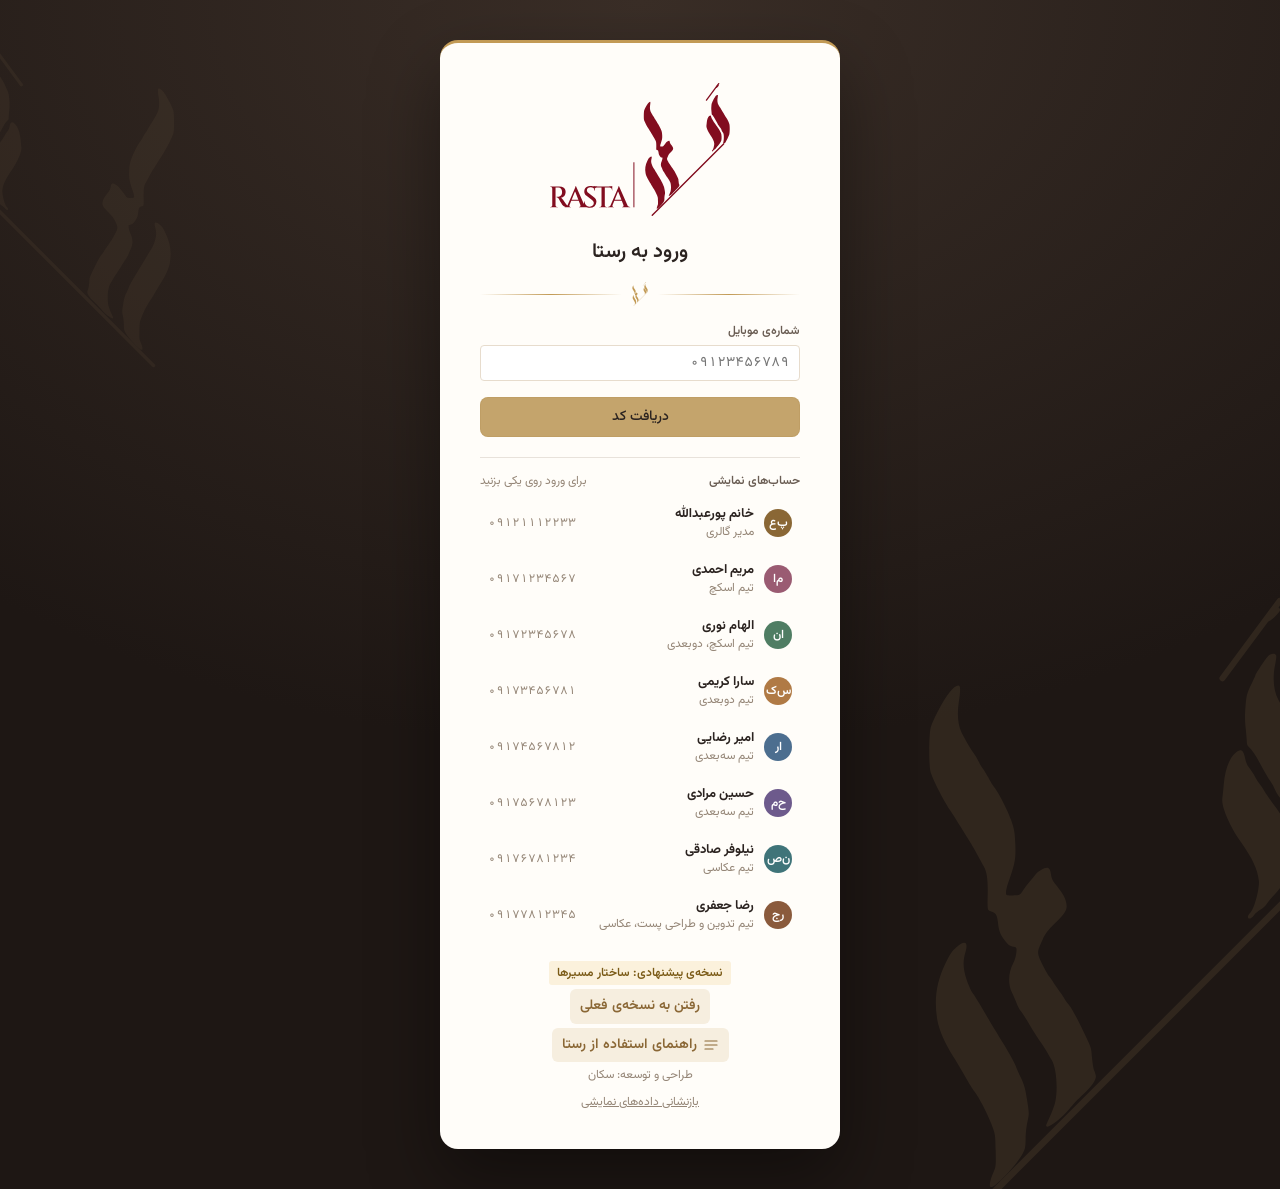
==== paths/index.html @ f9720d8f "Commited by He3aM New Board Design" ====
<!doctype html>
<html lang="fa" dir="rtl">
<head>
<meta charset="utf-8">
<meta name="viewport" content="width=device-width, initial-scale=1, viewport-fit=cover">
<title>رستا — ساختار مسیرها (پیشنهادی)</title>
<meta name="description" content="رستا — سامانه‌ی مدیریت کارهای گالری طلای رستا (نسخه‌ی نمایشی)">
<meta name="theme-color" content="#FBF8F4">
<link rel="manifest" href="manifest.webmanifest">
<link rel="icon" type="image/png" sizes="32x32" href="assets/img/favicon-32.png">
<link rel="apple-touch-icon" href="assets/img/apple-touch-icon.png">
<meta name="apple-mobile-web-app-capable" content="yes">
<meta name="mobile-web-app-capable" content="yes">
<meta name="apple-mobile-web-app-title" content="رستا">
<meta name="apple-mobile-web-app-status-bar-style" content="default">
<link rel="preload" href="assets/fonts/Vazirmatn-Variable.woff2" as="font" type="font/woff2" crossorigin>
<link rel="stylesheet" href="assets/app.css">
</head>
<body>
<svg class="sprite" aria-hidden="true">
<symbol id="i-home" viewBox="0 0 24 24"><path d="M15 21v-8a1 1 0 0 0-1-1h-4a1 1 0 0 0-1 1v8"></path><path d="M3 10a2 2 0 0 1 .71-1.53l7-6a2 2 0 0 1 2.58 0l7 6A2 2 0 0 1 21 10v9a2 2 0 0 1-2 2H5a2 2 0 0 1-2-2z"></path></symbol>
<symbol id="i-board" viewBox="0 0 24 24"><rect x="3" y="3" width="18" height="18" rx="2"></rect><path d="M8 7v7M12 7v4M16 7v9"></path></symbol>
<symbol id="i-review" viewBox="0 0 24 24"><rect x="8" y="2" width="8" height="4" rx="1"></rect><path d="M16 4h2a2 2 0 0 1 2 2v14a2 2 0 0 1-2 2H6a2 2 0 0 1-2-2V6a2 2 0 0 1 2-2h2"></path><path d="m9 14 2 2 4-4"></path></symbol>
<symbol id="i-plus" viewBox="0 0 24 24"><path d="M5 12h14M12 5v14"></path></symbol>
<symbol id="i-archive" viewBox="0 0 24 24"><rect x="2" y="3" width="20" height="5" rx="1"></rect><path d="M4 8v11a2 2 0 0 0 2 2h12a2 2 0 0 0 2-2V8M10 12h4"></path></symbol>
<symbol id="i-users" viewBox="0 0 24 24"><path d="M16 21v-2a4 4 0 0 0-4-4H6a4 4 0 0 0-4 4v2"></path><circle cx="9" cy="7" r="4"></circle><path d="M22 21v-2a4 4 0 0 0-3-3.87M16 3.13a4 4 0 0 1 0 7.75"></path></symbol>
<symbol id="i-user" viewBox="0 0 24 24"><path d="M19 21v-2a4 4 0 0 0-4-4H9a4 4 0 0 0-4 4v2"></path><circle cx="12" cy="7" r="4"></circle></symbol>
<symbol id="i-user-plus" viewBox="0 0 24 24"><path d="M16 21v-2a4 4 0 0 0-4-4H6a4 4 0 0 0-4 4v2"></path><circle cx="9" cy="7" r="4"></circle><path d="M19 8v6M22 11h-6"></path></symbol>
<symbol id="i-chart" viewBox="0 0 24 24"><path d="M3 3v16a2 2 0 0 0 2 2h16M18 17V9M13 17V5M8 17v-3"></path></symbol>
<symbol id="i-settings" viewBox="0 0 24 24"><path d="M12.22 2h-.44a2 2 0 0 0-2 2v.18a2 2 0 0 1-1 1.73l-.43.25a2 2 0 0 1-2 0l-.15-.08a2 2 0 0 0-2.73.73l-.22.38a2 2 0 0 0 .73 2.73l.15.1a2 2 0 0 1 1 1.72v.51a2 2 0 0 1-1 1.74l-.15.09a2 2 0 0 0-.73 2.73l.22.38a2 2 0 0 0 2.73.73l.15-.08a2 2 0 0 1 2 0l.43.25a2 2 0 0 1 1 1.73V20a2 2 0 0 0 2 2h.44a2 2 0 0 0 2-2v-.18a2 2 0 0 1 1-1.73l.43-.25a2 2 0 0 1 2 0l.15.08a2 2 0 0 0 2.73-.73l.22-.39a2 2 0 0 0-.73-2.73l-.15-.08a2 2 0 0 1-1-1.74v-.5a2 2 0 0 1 1-1.74l.15-.09a2 2 0 0 0 .73-2.73l-.22-.38a2 2 0 0 0-2.73-.73l-.15.08a2 2 0 0 1-2 0l-.43-.25a2 2 0 0 1-1-1.73V4a2 2 0 0 0-2-2z"></path><circle cx="12" cy="12" r="3"></circle></symbol>
<symbol id="i-search" viewBox="0 0 24 24"><circle cx="11" cy="11" r="8"></circle><path d="m21 21-4.3-4.3"></path></symbol>
<symbol id="i-bell" viewBox="0 0 24 24"><path d="M6 8a6 6 0 0 1 12 0c0 7 3 9 3 9H3s3-2 3-9M10.3 21a1.94 1.94 0 0 0 3.4 0"></path></symbol>
<symbol id="i-lock" viewBox="0 0 24 24"><rect x="3" y="11" width="18" height="11" rx="2"></rect><path d="M7 11V7a5 5 0 0 1 10 0v4"></path></symbol>
<symbol id="i-phone" viewBox="0 0 24 24"><path d="M22 16.92v3a2 2 0 0 1-2.18 2 19.79 19.79 0 0 1-8.63-3.07 19.5 19.5 0 0 1-6-6 19.79 19.79 0 0 1-3.07-8.67A2 2 0 0 1 4.11 2h3a2 2 0 0 1 2 1.72c.13.96.36 1.9.7 2.81a2 2 0 0 1-.45 2.11L8.09 9.91a16 16 0 0 0 6 6l1.27-1.27a2 2 0 0 1 2.11-.45c.91.34 1.85.57 2.81.7A2 2 0 0 1 22 16.92z"></path></symbol>
<symbol id="i-store" viewBox="0 0 24 24"><path d="M3 9 4.5 4h15L21 9M3 9h18M5 9v11h14V9M10 20v-5h4v5"></path></symbol>
<symbol id="i-wa" viewBox="0 0 24 24"><path d="M7.9 20A9 9 0 1 0 4 16.1L2 22Z"></path></symbol>
<symbol id="i-tg" viewBox="0 0 24 24"><path d="m22 2-7 20-4-9-9-4Z"></path><path d="M22 2 11 13"></path></symbol>
<symbol id="i-bale" viewBox="0 0 24 24"><path d="M21 15a2 2 0 0 1-2 2H7l-4 4V5a2 2 0 0 1 2-2h14a2 2 0 0 1 2 2z"></path></symbol>
<symbol id="i-rub" viewBox="0 0 24 24"><path d="M14 9a2 2 0 0 1-2 2H6l-4 4V4a2 2 0 0 1 2-2h8a2 2 0 0 1 2 2z"></path><path d="M18 9h2a2 2 0 0 1 2 2v11l-4-4h-6a2 2 0 0 1-2-2v-1"></path></symbol>
<symbol id="i-globe" viewBox="0 0 24 24"><circle cx="12" cy="12" r="10"></circle><path d="M12 2a14.5 14.5 0 0 0 0 20 14.5 14.5 0 0 0 0-20M2 12h20"></path></symbol>
<symbol id="i-link" viewBox="0 0 24 24"><path d="M10 13a5 5 0 0 0 7.54.54l3-3a5 5 0 0 0-7.07-7.07l-1.72 1.71"></path><path d="M14 11a5 5 0 0 0-7.54-.54l-3 3a5 5 0 0 0 7.07 7.07l1.71-1.71"></path></symbol>
<symbol id="i-download" viewBox="0 0 24 24"><path d="M21 15v4a2 2 0 0 1-2 2H5a2 2 0 0 1-2-2v-4M7 10l5 5 5-5M12 15V3"></path></symbol>
<symbol id="i-upload" viewBox="0 0 24 24"><path d="M21 15v4a2 2 0 0 1-2 2H5a2 2 0 0 1-2-2v-4M17 8l-5-5-5 5M12 3v12"></path></symbol>
<symbol id="i-camera" viewBox="0 0 24 24"><path d="M14.5 4h-5L7 7H4a2 2 0 0 0-2 2v9a2 2 0 0 0 2 2h16a2 2 0 0 0 2-2V9a2 2 0 0 0-2-2h-3l-2.5-3z"></path><circle cx="12" cy="13" r="3"></circle></symbol>
<symbol id="i-image" viewBox="0 0 24 24"><rect x="3" y="3" width="18" height="18" rx="2"></rect><circle cx="9" cy="9" r="2"></circle><path d="m21 15-3.09-3.09a2 2 0 0 0-2.82 0L6 21"></path></symbol>
<symbol id="i-clip" viewBox="0 0 24 24"><path d="m21.44 11.05-9.19 9.19a6 6 0 0 1-8.49-8.49l8.57-8.57A4 4 0 1 1 18 8.84l-8.59 8.57a2 2 0 0 1-2.83-2.83l8.49-8.48"></path></symbol>
<symbol id="i-mic" viewBox="0 0 24 24"><path d="M12 2a3 3 0 0 0-3 3v7a3 3 0 0 0 6 0V5a3 3 0 0 0-3-3Z"></path><path d="M19 10v2a7 7 0 0 1-14 0v-2M12 19v3"></path></symbol>
<symbol id="i-play" viewBox="0 0 24 24"><path d="M7 4.5v15l12-7.5z"></path></symbol>
<symbol id="i-pause" viewBox="0 0 24 24"><rect x="6" y="4.5" width="4" height="15" rx="1"></rect><rect x="14" y="4.5" width="4" height="15" rx="1"></rect></symbol>
<symbol id="i-pause-c" viewBox="0 0 24 24"><circle cx="12" cy="12" r="10"></circle><path d="M10 15V9M14 15V9"></path></symbol>
<symbol id="i-check" viewBox="0 0 24 24"><path d="M20 6 9 17l-5-5"></path></symbol>
<symbol id="i-check-c" viewBox="0 0 24 24"><circle cx="12" cy="12" r="10"></circle><path d="m9 12 2 2 4-4"></path></symbol>
<symbol id="i-check-sq" viewBox="0 0 24 24"><rect x="3" y="3" width="18" height="18" rx="2"></rect><path d="m9 12 2 2 4-4"></path></symbol>
<symbol id="i-x" viewBox="0 0 24 24"><path d="M18 6 6 18M6 6l12 12"></path></symbol>
<symbol id="i-alert" viewBox="0 0 24 24"><path d="m21.73 18-8-14a2 2 0 0 0-3.48 0l-8 14A2 2 0 0 0 4 21h16a2 2 0 0 0 1.73-3"></path><path d="M12 9v4M12 17h.01"></path></symbol>
<symbol id="i-clock" viewBox="0 0 24 24"><circle cx="12" cy="12" r="10"></circle><path d="M12 6v6l4 2"></path></symbol>
<symbol id="i-cal" viewBox="0 0 24 24"><rect x="3" y="4" width="18" height="18" rx="2"></rect><path d="M16 2v4M8 2v4M3 10h18"></path></symbol>
<symbol id="i-zap" viewBox="0 0 24 24"><path d="M13 2 3 14h9l-1 8 10-12h-9l1-8z"></path></symbol>
<symbol id="i-more" viewBox="0 0 24 24"><circle cx="12" cy="12" r="1"></circle><circle cx="19" cy="12" r="1"></circle><circle cx="5" cy="12" r="1"></circle></symbol>
<symbol id="i-pen-sm" viewBox="0 0 24 24"><path d="M17 3a2.85 2.83 0 1 1 4 4L7.5 20.5 2 22l1.5-5.5Z"></path></symbol>
<symbol id="i-arrow-r" viewBox="0 0 24 24"><path d="M5 12h14M12 5l7 7-7 7"></path></symbol>
<symbol id="i-arrow-l" viewBox="0 0 24 24"><path d="M19 12H5M12 19l-7-7 7-7"></path></symbol>
<symbol id="i-chev-l" viewBox="0 0 24 24"><path d="m15 18-6-6 6-6"></path></symbol>
<symbol id="i-chev-r" viewBox="0 0 24 24"><path d="m9 18 6-6-6-6"></path></symbol>
<symbol id="i-chev-d" viewBox="0 0 24 24"><path d="m6 9 6 6 6-6"></path></symbol>
<symbol id="i-chev-u" viewBox="0 0 24 24"><path d="m18 15-6-6-6 6"></path></symbol>
<symbol id="i-move" viewBox="0 0 24 24"><path d="M8 3 4 7l4 4M4 7h16M16 21l4-4-4-4M20 17H4"></path></symbol>
<symbol id="i-undo" viewBox="0 0 24 24"><path d="M3 12a9 9 0 1 0 9-9 9.75 9.75 0 0 0-6.74 2.74L3 8"></path><path d="M3 3v5h5"></path></symbol>
<symbol id="i-return" viewBox="0 0 24 24"><path d="M9 14 4 9l5-5"></path><path d="M4 9h10.5a5.5 5.5 0 0 1 0 11H11"></path></symbol>
<symbol id="i-trash" viewBox="0 0 24 24"><path d="M3 6h18M19 6v14c0 1-1 2-2 2H7c-1 0-2-1-2-2V6M8 6V4c0-1 1-2 2-2h4c1 0 2 1 2 2v2"></path></symbol>
<symbol id="i-ban" viewBox="0 0 24 24"><circle cx="12" cy="12" r="10"></circle><path d="m4.9 4.9 14.2 14.2"></path></symbol>
<symbol id="i-msg" viewBox="0 0 24 24"><path d="M7.9 20A9 9 0 1 0 4 16.1L2 22Z"></path></symbol>
<symbol id="i-desc" viewBox="0 0 24 24"><path d="M3 6h18M3 12h18M3 18h12"></path></symbol>
<symbol id="i-act" viewBox="0 0 24 24"><path d="M3 6h18M3 12h12M3 18h7"></path></symbol>
<symbol id="i-card" viewBox="0 0 24 24"><rect x="3" y="4" width="18" height="16" rx="2"></rect><path d="M7 9h10M7 13h6"></path></symbol>
<symbol id="i-tag" viewBox="0 0 24 24"><path d="M12.59 2.59A2 2 0 0 0 11.17 2H4a2 2 0 0 0-2 2v7.17a2 2 0 0 0 .59 1.42l8.7 8.7a2.43 2.43 0 0 0 3.42 0l6.58-6.58a2.43 2.43 0 0 0 0-3.42z"></path><circle cx="7.5" cy="7.5" r=".5"></circle></symbol>
<symbol id="i-filter" viewBox="0 0 24 24"><path d="M22 3H2l8 9.46V19l4 2v-8.54L22 3z"></path></symbol>
<symbol id="i-table" viewBox="0 0 24 24"><rect x="3" y="3" width="18" height="18" rx="2"></rect><path d="M3 9h18M3 15h18M9 3v18"></path></symbol>
<symbol id="i-star" viewBox="0 0 24 24"><path d="M12 2l3.09 6.26L22 9.27l-5 4.87 1.18 6.88L12 17.77l-6.18 3.25L7 14.14 2 9.27l6.91-1.01L12 2z"></path></symbol>
<symbol id="i-award" viewBox="0 0 24 24"><circle cx="12" cy="8" r="6"></circle><path d="M15.48 12.89 17 22l-5-3-5 3 1.52-9.11"></path></symbol>
<symbol id="i-flag" viewBox="0 0 24 24"><path d="M4 15s1-1 4-1 5 2 8 2 4-1 4-1V3s-1 1-4 1-5-2-8-2-4 1-4 1zM4 22v-7"></path></symbol>
<symbol id="i-eye" viewBox="0 0 24 24"><path d="M2 12s3-7 10-7 10 7 10 7-3 7-10 7-10-7-10-7Z"></path><circle cx="12" cy="12" r="3"></circle></symbol>
<symbol id="i-compare" viewBox="0 0 24 24"><circle cx="18" cy="18" r="3"></circle><circle cx="6" cy="6" r="3"></circle><path d="M13 6h3a2 2 0 0 1 2 2v7M11 18H8a2 2 0 0 1-2-2V9"></path></symbol>
<symbol id="i-wifi-off" viewBox="0 0 24 24"><path d="M12 20h.01M8.5 16.43a5 5 0 0 1 7 0M5 12.86a10 10 0 0 1 5.17-2.69M19 12.86a10 10 0 0 0-2-1.52M2 8.82a15 15 0 0 1 4.18-2.64M22 8.82a15 15 0 0 0-11.29-3.76M2 2l20 20"></path></symbol>
<symbol id="i-refresh" viewBox="0 0 24 24"><path d="M3 12a9 9 0 0 1 9-9 9.75 9.75 0 0 1 6.74 2.74L21 8"></path><path d="M21 3v5h-5M21 12a9 9 0 0 1-9 9 9.75 9.75 0 0 1-6.74-2.74L3 16"></path><path d="M8 16H3v5"></path></symbol>
<symbol id="i-moon" viewBox="0 0 24 24"><path d="M12 3a6 6 0 0 0 9 9 9 9 0 1 1-9-9Z"></path></symbol>
<symbol id="i-sun" viewBox="0 0 24 24"><circle cx="12" cy="12" r="4"></circle><path d="M12 2v2M12 20v2M4.93 4.93l1.41 1.41M17.66 17.66l1.41 1.41M2 12h2M20 12h2M6.34 17.66l-1.41 1.41M19.07 4.93l-1.41 1.41"></path></symbol>
<symbol id="i-logout" viewBox="0 0 24 24"><path d="M9 21H5a2 2 0 0 1-2-2V5a2 2 0 0 1 2-2h4M16 17l5-5-5-5M21 12H9"></path></symbol>
<symbol id="i-monitor" viewBox="0 0 24 24"><rect x="2" y="3" width="20" height="14" rx="2"></rect><path d="M8 21h8M12 17v4"></path></symbol>
<symbol id="i-mobile" viewBox="0 0 24 24"><rect x="5" y="2" width="14" height="20" rx="2"></rect><path d="M12 18h.01"></path></symbol>
<symbol id="i-tools" viewBox="0 0 24 24"><path d="M14.7 6.3a1 1 0 0 0 0 1.4l1.6 1.6a1 1 0 0 0 1.4 0l3.77-3.77a6 6 0 0 1-7.94 7.94l-6.91 6.91a2.12 2.12 0 0 1-3-3l6.91-6.91a6 6 0 0 1 7.94-7.94l-3.76 3.76z"></path></symbol>
<symbol id="i-grip" viewBox="0 0 24 24"><circle cx="9" cy="5" r="1"></circle><circle cx="9" cy="12" r="1"></circle><circle cx="9" cy="19" r="1"></circle><circle cx="15" cy="5" r="1"></circle><circle cx="15" cy="12" r="1"></circle><circle cx="15" cy="19" r="1"></circle></symbol>
<symbol id="i-sort" viewBox="0 0 24 24"><path d="m21 16-4 4-4-4"></path><path d="M17 20V4"></path><path d="m3 8 4-4 4 4"></path><path d="M7 4v16"></path></symbol>
<symbol id="i-layers" viewBox="0 0 24 24"><path d="m12.83 2.18a2 2 0 0 0-1.66 0L2.6 6.08a1 1 0 0 0 0 1.83l8.58 3.91a2 2 0 0 0 1.66 0l8.58-3.9a1 1 0 0 0 0-1.83Z"></path><path d="m22 17.65-9.17 4.16a2 2 0 0 1-1.66 0L2 17.65M22 12.65l-9.17 4.16a2 2 0 0 1-1.66 0L2 12.65"></path></symbol>
<symbol id="i-send" viewBox="0 0 24 24"><path d="m22 2-7 20-4-9-9-4Z"></path></symbol>
<symbol id="i-sms" viewBox="0 0 24 24"><path d="M21 15a2 2 0 0 1-2 2H7l-4 4V5a2 2 0 0 1 2-2h14a2 2 0 0 1 2 2z"></path><path d="M8 10h.01M12 10h.01M16 10h.01"></path></symbol>
<symbol id="i-sliders" viewBox="0 0 24 24"><path d="M21 4h-7M10 4H3M21 12h-9M8 12H3M21 20h-5M12 20H3M14 2v4M8 10v4M16 18v4"></path></symbol>
<symbol id="i-shield" viewBox="0 0 24 24"><path d="M20 13c0 5-3.5 7.5-7.66 8.95a1 1 0 0 1-.67-.01C7.5 20.5 4 18 4 13V6a1 1 0 0 1 1-1c2 0 4.5-1.2 6.24-2.72a1.17 1.17 0 0 1 1.52 0C14.51 3.81 17 5 19 5a1 1 0 0 1 1 1z"></path><path d="m9 12 2 2 4-4"></path></symbol>
<symbol id="i-report" viewBox="0 0 24 24"><path d="M15 2H6a2 2 0 0 0-2 2v16a2 2 0 0 0 2 2h12a2 2 0 0 0 2-2V7Z"></path><path d="M14 2v4a2 2 0 0 0 2 2h4M8 13h8M8 17h5"></path></symbol>
<symbol id="i-circle" viewBox="0 0 24 24"><circle cx="12" cy="12" r="8.5"></circle></symbol>
<symbol id="i-arrow-ne" viewBox="0 0 24 24"><path d="M7 17 17 7M8 7h9v9"></path></symbol>
<symbol id="i-forward" viewBox="0 0 24 24"><path d="M5 4l10 8-10 8z"></path><path d="M19 5v14"></path></symbol>
<symbol id="i-team" viewBox="0 0 24 24"><circle cx="12" cy="8" r="3"></circle><circle cx="5" cy="10" r="2"></circle><circle cx="19" cy="10" r="2"></circle><path d="M7 20v-1a5 5 0 0 1 10 0v1M2 19v-.5A3 3 0 0 1 5 15.5M22 19v-.5a3 3 0 0 0-3-3"></path></symbol>
<symbol id="i-wifi" viewBox="0 0 24 24"><path d="M12 20h.01M2 8.82a15 15 0 0 1 20 0M5 12.86a10 10 0 0 1 14 0M8.5 16.43a5 5 0 0 1 7 0"></path></symbol>
<symbol id="i-hourglass" viewBox="0 0 24 24"><path d="M5 22h14M5 2h14M17 22v-4.17a2 2 0 0 0-.59-1.42L12 12l-4.41 4.41A2 2 0 0 0 7 17.83V22M7 2v4.17a2 2 0 0 0 .59 1.42L12 12l4.41-4.41A2 2 0 0 0 17 6.17V2"></path></symbol>
<symbol id="a-ring" viewBox="0 0 120 120"><path d="M30 78a30 30 0 1 0 60 0a30 30 0 1 0-60 0zM36 78a24 24 0 1 0 48 0a24 24 0 1 0-48 0z"></path><path d="M50 22h20l7 9-17 15-17-15z"></path><path d="M43 31h34M54 22l-3 9 9 15 9-15-3-9"></path><path d="M46 36l3 12M74 36l-3 12"></path></symbol>
<symbol id="a-band" viewBox="0 0 120 120"><path d="M30 78a30 30 0 1 0 60 0a30 30 0 1 0-60 0zM37 78a23 23 0 1 0 46 0a23 23 0 1 0-46 0z"></path><path d="M44 40h32a7 7 0 0 1 7 7v7H37v-7a7 7 0 0 1 7-7z"></path><path d="M51 47a9 4 0 1 0 18 0a9 4 0 1 0-18 0z"></path></symbol>
<symbol id="a-necklace" viewBox="0 0 120 120"><path d="M20 14c0 36 16 58 40 60c24-2 40-24 40-60"></path><path d="M28 14c0 31 13 50 32 52c19-2 32-21 32-52"></path><path d="M60 74l-9 13a11 11 0 1 0 18 0z"></path><path d="M60 83l-4 6 4 5 4-5z"></path></symbol>
<symbol id="a-hoops" viewBox="0 0 120 120"><path d="M22 66a18 23 0 1 0 36 0a18 23 0 1 0-36 0zM27 66a13 18 0 1 0 26 0a13 18 0 1 0-26 0z"></path><path d="M62 66a18 23 0 1 0 36 0a18 23 0 1 0-36 0zM67 66a13 18 0 1 0 26 0a13 18 0 1 0-26 0z"></path><path d="M40 43v-12M80 43v-12"></path><path d="M37 28a3 3 0 1 0 6 0a3 3 0 1 0-6 0zM77 28a3 3 0 1 0 6 0a3 3 0 1 0-6 0z"></path></symbol>
<symbol id="a-drops" viewBox="0 0 120 120"><path d="M40 18c-7 0-7 11 0 11v11M80 18c-7 0-7 11 0 11v11"></path><path d="M40 40l-11 20a11 11 0 1 0 22 0zM80 40l-11 20a11 11 0 1 0 22 0z"></path><path d="M40 56l-4 6 4 5 4-5zM80 56l-4 6 4 5 4-5z"></path></symbol>
<symbol id="a-bracelet" viewBox="0 0 120 120"><path d="M14 58a46 22 0 1 0 92 0a46 22 0 1 0-92 0z"></path><path d="M20 58a40 17 0 1 0 80 0a40 17 0 1 0-80 0z"></path><path d="M40 72h40a8 8 0 0 1 0 16H40a8 8 0 0 1 0-16z"></path><path d="M47 81c3-5 5 3 8-1s4-4 6 0 4 2 6-2 3 2 6 0"></path></symbol>
<symbol id="a-bangle" viewBox="0 0 120 120"><path d="M12 60a48 26 0 1 0 96 0a48 26 0 1 0-96 0zM20 60a40 19 0 1 0 80 0a40 19 0 1 0-80 0z"></path><path d="M30 81c3 4 7 4 9 0s6-4 9 0 6 4 9 0 6-4 9 0 6 4 9 0 6-4 9 0"></path><path d="M24 70c4 2 6-2 9 1M87 71c3-3 5 1 9-1"></path></symbol>
<symbol id="a-coin" viewBox="0 0 120 120"><path d="M38 10l22 28 22-28"></path><path d="M55 38h10v7H55z"></path><path d="M33 72a27 27 0 1 0 54 0a27 27 0 1 0-54 0zM40 72a20 20 0 1 0 40 0a20 20 0 1 0-40 0z"></path><path d="M60 59l3.5 8.5L72 64l-3.5 8L72 80l-8.5-3.5L60 85l-3.5-8.5L48 80l3.5-8L48 64l8.5 3.5z"></path></symbol>
<symbol id="a-set" viewBox="0 0 120 120"><path d="M26 12c0 32 14 48 34 50c20-2 34-18 34-50"></path><path d="M60 62l-6 9a7 7 0 1 0 12 0zM44 56l-4 7a5 5 0 1 0 8 0zM76 56l-4 7a5 5 0 1 0 8 0z"></path><path d="M18 86v7M18 93l-6 9a6 6 0 1 0 12 0zM102 86v7M102 93l-6 9a6 6 0 1 0 12 0z"></path></symbol>
<symbol id="a-pendant" viewBox="0 0 120 120"><path d="M42 8l18 26 18-26"></path><path d="M57 34h6v6h-6z"></path><path d="M70 50a22 22 0 1 0 6 30a17 17 0 1 1-6-30z"></path><path d="M76 60l2 4.5 4.8.7-3.5 3.4.8 4.8-4.1-2.3-4.3 2.3.8-4.8-3.5-3.4 4.8-.7z"></path></symbol>
<symbol id="a-butterfly" viewBox="0 0 120 120"><path d="M28 12c6 26 18 36 32 38c14-2 26-12 32-38"></path><path d="M60 62c-8-18-30-24-34-12s10 22 34 12zM60 62c8-18 30-24 34-12s-10 22-34 12z"></path><path d="M60 64c-6 10-22 22-28 14s8-16 28-14zM60 64c6 10 22 22 28 14s-8-16-28-14z"></path><path d="M60 52v26"></path></symbol>
<symbol id="a-photo" viewBox="0 0 120 120"><path d="M22 36h18l7-10h26l7 10h18a6 6 0 0 1 6 6v46a6 6 0 0 1-6 6H22a6 6 0 0 1-6-6V42a6 6 0 0 1 6-6z"></path><path d="M44 64a16 16 0 1 0 32 0a16 16 0 1 0-32 0z"></path><path d="M52 64a8 8 0 1 0 16 0a8 8 0 1 0-16 0z"></path></symbol>
<symbol id="a-post" viewBox="0 0 120 120"><path d="M26 18h68a6 6 0 0 1 6 6v72a6 6 0 0 1-6 6H26a6 6 0 0 1-6-6V24a6 6 0 0 1 6-6z"></path><path d="M20 74l22-20 18 16 14-12 26 22"></path><path d="M70 40a7 7 0 1 0 14 0a7 7 0 1 0-14 0z"></path></symbol>
<symbol id="a-reel" viewBox="0 0 120 120"><path d="M38 12h44a8 8 0 0 1 8 8v80a8 8 0 0 1-8 8H38a8 8 0 0 1-8-8V20a8 8 0 0 1 8-8z"></path><path d="M52 48v24l20-12z"></path><path d="M30 28h60M30 92h60"></path></symbol>
<symbol id="e-tasks" viewBox="0 0 96 96"><rect x="20" y="14" width="56" height="70" rx="6"></rect><path d="M36 10h24v10H36z"></path><path d="M32 40h32M32 52h24M32 64h28"></path></symbol>
<symbol id="lg-mark" viewBox="506 277 293 442"><path fill="currentColor" fill-rule="evenodd" d="M554.8 689.2C555.0 687.6 556.0 684.4 557.1 682.0C559.0 677.7 559.0 677.6 558.8 666.4C558.6 655.2 558.6 655.2 555.6 647.4C552.5 639.7 547.3 629.7 544.0 625.3C543.0 624.0 541.0 620.9 539.5 618.3C535.4 611.1 532.4 606.1 529.4 601.3C523.5 591.9 519.4 582.7 518.2 576.0C515.6 561.4 517.3 549.2 523.8 535.8C527.1 529.0 528.2 527.4 531.4 524.6C537.5 519.3 539.9 520.8 537.6 528.5C535.8 534.7 536.0 540.0 538.6 547.5C539.8 551.0 541.7 555.2 542.8 556.8C544.0 558.4 546.0 561.5 547.3 563.8C551.2 570.6 555.9 578.4 564.9 593.1C569.0 600.0 572.5 606.4 573.0 608.0C573.3 608.9 574.8 612.4 576.4 615.7C578.8 620.8 579.4 623.0 580.7 631.2C582.2 640.6 582.2 640.8 581.0 646.2C580.3 649.2 579.7 654.6 579.7 658.3C579.6 664.5 579.4 665.3 577.5 669.0C573.7 676.1 558.7 692.0 555.8 692.0C554.7 692.0 554.6 691.6 554.8 689.2ZM594.0 649.1C594.0 648.7 595.1 646.1 596.4 643.3C597.7 640.6 599.4 636.2 600.1 633.7C602.4 624.8 601.3 609.0 597.9 603.4C597.0 602.0 595.4 599.3 594.3 597.3C593.2 595.4 591.1 592.2 589.6 590.1C588.2 588.0 584.9 582.9 582.4 578.7C579.9 574.4 577.1 570.2 576.3 569.2C575.5 568.2 574.1 565.7 573.4 563.7C572.6 561.6 571.2 558.5 570.3 556.6C567.2 550.5 567.5 542.6 571.1 535.7C572.1 533.8 573.0 530.8 573.2 528.6C573.5 524.8 573.5 524.8 571.3 524.4C568.4 523.8 567.6 523.2 564.5 519.1C561.8 515.5 561.0 513.2 560.3 506.8C559.7 501.8 558.9 500.6 555.6 499.7C553.0 498.9 553.0 498.9 553.2 489.0C553.5 478.2 552.8 472.5 550.7 468.7C550.0 467.4 548.0 463.8 546.3 460.7C544.6 457.6 542.0 453.0 540.5 450.6C538.9 448.1 536.1 443.5 534.1 440.3C532.1 437.0 528.9 431.9 526.9 428.9C522.0 421.5 514.4 406.5 513.3 402.0C512.1 397.5 512.2 376.7 513.4 371.7C513.8 369.9 516.0 364.8 518.3 360.4C524.2 348.8 529.5 342.0 532.8 342.0C534.3 342.0 534.4 344.7 533.0 354.1C531.8 362.2 532.5 369.9 534.9 374.7C537.6 380.0 541.8 387.1 543.5 389.4C544.4 390.7 546.0 393.3 547.0 395.3C548.0 397.3 549.4 399.6 550.0 400.3C550.7 401.1 552.3 403.8 553.7 406.3C555.0 408.9 556.6 411.6 557.3 412.3C560.4 416.0 567.1 428.7 569.5 435.8C571.9 442.9 572.1 444.2 572.5 452.9C572.9 463.0 572.3 466.2 567.6 479.5C566.7 482.0 566.0 485.1 566.0 486.4C566.0 488.7 566.0 488.7 570.8 488.5C575.7 488.3 575.7 488.3 577.7 485.2C578.8 483.5 580.9 480.8 582.3 479.1C583.8 477.5 585.7 475.2 586.6 474.0C588.3 471.8 592.5 469.3 594.6 469.3C596.2 469.3 597.0 470.8 597.5 474.6C597.8 476.4 598.6 478.4 599.8 479.9C605.2 486.6 606.7 489.0 607.6 492.1C609.3 497.7 608.4 499.8 600.5 507.6C595.0 513.1 593.4 515.2 591.6 519.2C587.4 528.3 587.4 528.4 591.2 536.3C593.1 540.0 595.3 544.0 596.2 545.1C597.0 546.1 598.5 548.2 599.3 549.7C600.2 551.1 601.9 553.5 603.0 555.0C604.2 556.5 605.7 558.6 606.3 559.8C606.9 561.0 608.3 563.0 609.4 564.3C611.4 566.6 614.4 571.9 618.7 580.7C625.8 595.5 625.5 594.4 626.0 601.6C626.3 605.3 627.0 609.5 627.6 610.9C628.2 612.3 628.7 614.1 628.7 614.8C628.7 617.5 625.7 621.7 619.9 627.3C616.5 630.4 612.2 635.0 610.3 637.4C604.3 644.9 594.0 652.3 594.0 649.1ZM734.7 503.4C734.7 502.7 735.6 501.3 736.7 500.2C739.3 497.6 743.0 483.5 742.4 478.3C741.4 470.0 738.1 462.9 729.5 450.7C722.0 440.1 716.2 426.4 716.9 421.1C717.1 419.6 717.6 415.0 717.9 411.0C718.8 400.8 721.8 392.6 726.0 389.1C729.8 385.9 731.6 386.9 732.8 392.9C733.3 395.6 734.2 397.7 735.8 399.6C737.0 401.1 738.8 403.8 739.7 405.7C740.7 407.5 742.2 409.9 743.1 410.9C744.0 412.0 745.3 414.0 746.0 415.4C746.7 416.8 749.8 421.1 752.7 425.1C755.7 429.0 759.3 434.5 760.6 437.3C762.0 440.1 763.6 443.3 764.3 444.5C766.7 449.0 767.3 463.2 765.4 469.9C764.4 473.2 758.3 482.4 754.0 487.1C751.9 489.3 749.2 492.5 748.1 494.1C746.9 495.8 744.8 497.8 743.4 498.6C742.0 499.4 740.0 501.0 739.0 502.3C737.1 504.9 734.7 505.5 734.7 503.4ZM771.3 478.1C771.3 477.4 771.8 475.4 772.3 473.7C773.7 468.9 774.3 455.9 773.4 450.1C772.7 446.2 772.1 444.7 770.0 442.0C768.4 440.1 767.0 437.3 766.4 435.0C765.8 432.6 764.6 430.3 763.5 429.1C762.4 427.9 760.7 425.6 759.7 424.0C758.7 422.3 757.1 420.2 756.3 419.3C755.5 418.4 754.3 416.3 753.6 414.7C753.0 413.0 751.7 410.7 750.8 409.4C749.2 407.2 746.9 403.3 741.0 392.5C739.4 389.7 737.2 386.6 736.1 385.6C734.5 384.3 734.0 383.3 734.0 381.5C734.0 380.1 733.6 375.8 733.2 371.9C732.6 366.4 732.6 362.7 733.1 356.4C733.8 348.7 734.1 347.7 736.9 341.8C738.6 338.3 740.0 335.2 740.0 335.0C740.0 334.1 746.7 323.9 748.6 321.8C750.5 319.7 753.8 319.3 754.5 321.1C754.7 321.7 754.4 324.4 753.8 327.3C751.8 336.5 752.6 345.6 756.0 352.1C756.8 353.6 759.3 357.8 761.5 361.4C763.8 365.0 766.5 369.3 767.5 371.1C768.5 372.9 770.0 375.3 770.9 376.5C771.7 377.7 774.1 381.7 776.3 385.5C778.4 389.2 781.2 393.9 782.4 395.8C786.2 401.7 791.1 412.2 792.1 416.3C793.5 422.5 793.3 443.2 791.7 448.3C791.1 450.5 790.2 452.7 789.9 453.1C789.5 453.6 788.4 456.2 787.3 459.0C785.7 463.3 783.6 467.4 778.9 475.2C776.9 478.4 771.3 480.6 771.3 478.1ZM748.0 295.8C748.0 293.5 750.9 288.4 752.6 287.6C754.6 286.6 756.9 287.4 757.2 289.1C757.3 290.0 756.2 291.6 753.7 293.9C749.8 297.6 748.0 298.2 748.0 295.8Z"/><line x1="540.0" y1="713.0" x2="773.0" y2="480.0" stroke="currentColor" stroke-width="4.6" stroke-linecap="round"/><line x1="757.0" y1="283.0" x2="717.0" y2="337.0" stroke="currentColor" stroke-width="4.2" stroke-linecap="round"/></symbol>
<symbol id="lg-full" viewBox="190 255 620 480"><path fill="currentColor" fill-rule="evenodd" d="M554.8 689.2C555.0 687.6 556.0 684.4 557.1 682.0C559.0 677.7 559.0 677.6 558.8 666.4C558.6 655.2 558.6 655.2 555.6 647.4C552.5 639.7 547.3 629.7 544.0 625.3C543.0 624.0 541.0 620.9 539.5 618.3C535.4 611.1 532.4 606.1 529.4 601.3C523.5 591.9 519.4 582.7 518.2 576.0C515.6 561.4 517.3 549.2 523.8 535.8C527.1 529.0 528.2 527.4 531.4 524.6C537.5 519.3 539.9 520.8 537.6 528.5C535.8 534.7 536.0 540.0 538.6 547.5C539.8 551.0 541.7 555.2 542.8 556.8C544.0 558.4 546.0 561.5 547.3 563.8C551.2 570.6 555.9 578.4 564.9 593.1C569.0 600.0 572.5 606.4 573.0 608.0C573.3 608.9 574.8 612.4 576.4 615.7C578.8 620.8 579.4 623.0 580.7 631.2C582.2 640.6 582.2 640.8 581.0 646.2C580.3 649.2 579.7 654.6 579.7 658.3C579.6 664.5 579.4 665.3 577.5 669.0C573.7 676.1 558.7 692.0 555.8 692.0C554.7 692.0 554.6 691.6 554.8 689.2ZM594.0 649.1C594.0 648.7 595.1 646.1 596.4 643.3C597.7 640.6 599.4 636.2 600.1 633.7C602.4 624.8 601.3 609.0 597.9 603.4C597.0 602.0 595.4 599.3 594.3 597.3C593.2 595.4 591.1 592.2 589.6 590.1C588.2 588.0 584.9 582.9 582.4 578.7C579.9 574.4 577.1 570.2 576.3 569.2C575.5 568.2 574.1 565.7 573.4 563.7C572.6 561.6 571.2 558.5 570.3 556.6C567.2 550.5 567.5 542.6 571.1 535.7C572.1 533.8 573.0 530.8 573.2 528.6C573.5 524.8 573.5 524.8 571.3 524.4C568.4 523.8 567.6 523.2 564.5 519.1C561.8 515.5 561.0 513.2 560.3 506.8C559.7 501.8 558.9 500.6 555.6 499.7C553.0 498.9 553.0 498.9 553.2 489.0C553.5 478.2 552.8 472.5 550.7 468.7C550.0 467.4 548.0 463.8 546.3 460.7C544.6 457.6 542.0 453.0 540.5 450.6C538.9 448.1 536.1 443.5 534.1 440.3C532.1 437.0 528.9 431.9 526.9 428.9C522.0 421.5 514.4 406.5 513.3 402.0C512.1 397.5 512.2 376.7 513.4 371.7C513.8 369.9 516.0 364.8 518.3 360.4C524.2 348.8 529.5 342.0 532.8 342.0C534.3 342.0 534.4 344.7 533.0 354.1C531.8 362.2 532.5 369.9 534.9 374.7C537.6 380.0 541.8 387.1 543.5 389.4C544.4 390.7 546.0 393.3 547.0 395.3C548.0 397.3 549.4 399.6 550.0 400.3C550.7 401.1 552.3 403.8 553.7 406.3C555.0 408.9 556.6 411.6 557.3 412.3C560.4 416.0 567.1 428.7 569.5 435.8C571.9 442.9 572.1 444.2 572.5 452.9C572.9 463.0 572.3 466.2 567.6 479.5C566.7 482.0 566.0 485.1 566.0 486.4C566.0 488.7 566.0 488.7 570.8 488.5C575.7 488.3 575.7 488.3 577.7 485.2C578.8 483.5 580.9 480.8 582.3 479.1C583.8 477.5 585.7 475.2 586.6 474.0C588.3 471.8 592.5 469.3 594.6 469.3C596.2 469.3 597.0 470.8 597.5 474.6C597.8 476.4 598.6 478.4 599.8 479.9C605.2 486.6 606.7 489.0 607.6 492.1C609.3 497.7 608.4 499.8 600.5 507.6C595.0 513.1 593.4 515.2 591.6 519.2C587.4 528.3 587.4 528.4 591.2 536.3C593.1 540.0 595.3 544.0 596.2 545.1C597.0 546.1 598.5 548.2 599.3 549.7C600.2 551.1 601.9 553.5 603.0 555.0C604.2 556.5 605.7 558.6 606.3 559.8C606.9 561.0 608.3 563.0 609.4 564.3C611.4 566.6 614.4 571.9 618.7 580.7C625.8 595.5 625.5 594.4 626.0 601.6C626.3 605.3 627.0 609.5 627.6 610.9C628.2 612.3 628.7 614.1 628.7 614.8C628.7 617.5 625.7 621.7 619.9 627.3C616.5 630.4 612.2 635.0 610.3 637.4C604.3 644.9 594.0 652.3 594.0 649.1ZM734.7 503.4C734.7 502.7 735.6 501.3 736.7 500.2C739.3 497.6 743.0 483.5 742.4 478.3C741.4 470.0 738.1 462.9 729.5 450.7C722.0 440.1 716.2 426.4 716.9 421.1C717.1 419.6 717.6 415.0 717.9 411.0C718.8 400.8 721.8 392.6 726.0 389.1C729.8 385.9 731.6 386.9 732.8 392.9C733.3 395.6 734.2 397.7 735.8 399.6C737.0 401.1 738.8 403.8 739.7 405.7C740.7 407.5 742.2 409.9 743.1 410.9C744.0 412.0 745.3 414.0 746.0 415.4C746.7 416.8 749.8 421.1 752.7 425.1C755.7 429.0 759.3 434.5 760.6 437.3C762.0 440.1 763.6 443.3 764.3 444.5C766.7 449.0 767.3 463.2 765.4 469.9C764.4 473.2 758.3 482.4 754.0 487.1C751.9 489.3 749.2 492.5 748.1 494.1C746.9 495.8 744.8 497.8 743.4 498.6C742.0 499.4 740.0 501.0 739.0 502.3C737.1 504.9 734.7 505.5 734.7 503.4ZM771.3 478.1C771.3 477.4 771.8 475.4 772.3 473.7C773.7 468.9 774.3 455.9 773.4 450.1C772.7 446.2 772.1 444.7 770.0 442.0C768.4 440.1 767.0 437.3 766.4 435.0C765.8 432.6 764.6 430.3 763.5 429.1C762.4 427.9 760.7 425.6 759.7 424.0C758.7 422.3 757.1 420.2 756.3 419.3C755.5 418.4 754.3 416.3 753.6 414.7C753.0 413.0 751.7 410.7 750.8 409.4C749.2 407.2 746.9 403.3 741.0 392.5C739.4 389.7 737.2 386.6 736.1 385.6C734.5 384.3 734.0 383.3 734.0 381.5C734.0 380.1 733.6 375.8 733.2 371.9C732.6 366.4 732.6 362.7 733.1 356.4C733.8 348.7 734.1 347.7 736.9 341.8C738.6 338.3 740.0 335.2 740.0 335.0C740.0 334.1 746.7 323.9 748.6 321.8C750.5 319.7 753.8 319.3 754.5 321.1C754.7 321.7 754.4 324.4 753.8 327.3C751.8 336.5 752.6 345.6 756.0 352.1C756.8 353.6 759.3 357.8 761.5 361.4C763.8 365.0 766.5 369.3 767.5 371.1C768.5 372.9 770.0 375.3 770.9 376.5C771.7 377.7 774.1 381.7 776.3 385.5C778.4 389.2 781.2 393.9 782.4 395.8C786.2 401.7 791.1 412.2 792.1 416.3C793.5 422.5 793.3 443.2 791.7 448.3C791.1 450.5 790.2 452.7 789.9 453.1C789.5 453.6 788.4 456.2 787.3 459.0C785.7 463.3 783.6 467.4 778.9 475.2C776.9 478.4 771.3 480.6 771.3 478.1ZM748.0 295.8C748.0 293.5 750.9 288.4 752.6 287.6C754.6 286.6 756.9 287.4 757.2 289.1C757.3 290.0 756.2 291.6 753.7 293.9C749.8 297.6 748.0 298.2 748.0 295.8Z"/><line x1="540.0" y1="713.0" x2="773.0" y2="480.0" stroke="currentColor" stroke-width="4.6" stroke-linecap="round"/><line x1="757.0" y1="283.0" x2="717.0" y2="337.0" stroke="currentColor" stroke-width="4.2" stroke-linecap="round"/><rect x="478.5" y="540" width="3.2" height="147" fill="currentColor"/><path fill="currentColor" d="M222.9664470563616 619.0H236.03450927734374Q240.40593784877234 619.0 244.281919468471 620.1055869838169Q248.15790108816964 621.211173967634 251.02682896205357 623.4653578404018Q253.8957568359375 625.7195417131696 255.53745274135045 629.1496053641183Q257.1791486467634 632.579669015067 257.1791486467634 637.2943111746652Q257.1791486467634 641.642627999442 255.2607936314174 645.8068246023995Q253.34243861607143 649.9710212053571 249.72825474330358 652.7368118722098Q246.11407087053573 655.5026025390625 240.97940325055805 655.8171428571428Q243.4171826171875 656.6544130161831 245.70603410993306 658.9788896833147Q247.99488560267858 661.3033663504465 249.54639055524552 663.5607638113839Q249.6092986188616 663.655125906808 250.74773001534598 665.3764144461495Q251.88616141183036 667.0977029854911 253.62595772879465 669.5817977469308Q255.36575404575893 672.0658925083706 257.1855758231027 674.5314794921875Q259.00539760044643 676.9970664760044 260.43108642578125 678.6457142857142Q262.4683056640625 681.0659434291294 264.3168007114955 682.68591796875Q266.16529575892855 684.3058925083706 268.2594287109375 685.1515049525669Q270.35356166294645 685.9971173967634 273.0134343610491 686.0285714285715V687.0H265.46879499162947Q260.5598671177455 687.0 256.7551358468192 685.8601782226563Q252.95040457589286 684.7203564453125 250.1656733049665 682.6188387625558Q247.38094203404017 680.5173210797991 245.35484584263392 677.6336237444197Q244.81178501674108 676.8046958705357 243.70480765206474 674.9904356166295Q242.5978302873884 673.1761753627233 241.22531685965401 670.9007029506138Q239.85280343191965 668.6252305385044 238.56031546456472 666.4297835867745Q237.26782749720982 664.2343366350447 236.31951067243304 662.5630099051339Q235.37119384765626 660.8916831752232 235.11400006975447 660.2857142857143Q233.5513720703125 657.5111485072545 231.60017264229913 655.7227807617187Q229.64897321428572 653.934413016183 227.43501848493304 653.7771428571428V652.8057142857143Q227.5608346121652 652.8057142857143 228.7362815638951 652.8385586983817Q229.911728515625 652.8714031110491 231.41979073660715 652.8057142857143Q234.0084130859375 652.7400254603795 236.73675537109375 651.8713012695313Q239.46509765625 651.0025770786831 241.71050641741073 648.7081640625Q243.95591517857144 646.413751046317 245.0328288922991 642.1052305385044Q245.2613494001116 641.1310212053571 245.42418108258929 639.7483422851562Q245.58701276506696 638.3656633649554 245.48986990792412 636.8742857142857Q245.29836495535716 630.0798472377232 242.07553327287945 626.5072828892299Q238.85270159040178 622.9347185407366 233.75869594029018 622.7376520647322Q231.762138671875 622.6062744140625 229.57268607003348 622.6391188267298Q227.38323346819197 622.6719632393973 225.78637067522322 622.6719632393973Q224.18950788225447 622.6719632393973 223.9378756277902 622.6719632393973Q223.9378756277902 622.6062744140625 223.69501848493303 621.7047058105468Q223.4521613420759 620.8031372070312 223.20930419921876 619.9015686035157Q222.9664470563616 619.0 222.9664470563616 619.0ZM224.22930419921875 619.0V687.0H213.48V619.0ZM213.77142857142857 679.9085714285715V687.0H206.0V686.0285714285715Q206.06290806361608 686.0285714285715 206.64715558733258 686.0285714285715Q207.2314031110491 686.0285714285715 207.26285714285714 686.0285714285715Q209.78857142857143 686.0285714285715 211.5857142857143 684.2314285714285Q213.38285714285715 682.4342857142857 213.48 679.9085714285715ZM213.77142857142857 626.0914285714285H213.48Q213.38285714285715 623.5657142857143 211.5857142857143 621.7685714285715Q209.78857142857143 619.9714285714285 207.26285714285714 619.9714285714285Q207.2314031110491 619.9714285714285 206.64715558733258 619.9714285714285Q206.06290806361608 619.9714285714285 206.0 619.9714285714285V619.0H213.77142857142857ZM223.9378756277902 679.9085714285715H224.22930419921875Q224.22930419921875 682.4342857142857 226.07501848493303 684.2314285714285Q227.92073277064733 686.0285714285715 230.44644705636162 686.0285714285715Q230.50935511997767 686.0285714285715 231.04503121512278 686.0285714285715Q231.58070731026785 686.0285714285715 231.6121613420759 686.0285714285715V687.0H223.9378756277902ZM290.70860961914065 617.3254596819196 321.03559692382817 686.4171428571428H307.9030791364397L286.6583323451451 631.6181302315848ZM269.82289533342635 679.9085714285715Q269.07998726981026 681.8514285714285 269.5657015555246 683.2114285714285Q270.05141584123885 684.5714285714286 271.20001273018977 685.3Q272.34860961914063 686.0285714285715 273.5143239048549 686.0285714285715H274.38860961914065V687.0H254.17090663364957V686.0285714285715Q254.17090663364957 686.0285714285715 254.60804949079244 686.0285714285715Q255.04519234793528 686.0285714285715 255.04519234793528 686.0285714285715Q257.279478062221 686.0285714285715 259.659478062221 684.62Q262.039478062221 683.2114285714285 263.5937637765067 679.9085714285715ZM290.70860961914065 617.3254596819196 291.29980904715404 626.8305064174107 267.07422206333706 686.7085714285714H260.5851159667969L285.6109575544085 628.7780594308035Q285.76822771344865 628.4949731445313 286.3968755231585 627.0605092075893Q287.0255233328683 625.6260452706473 287.81700282505585 623.7202036830357Q288.60848231724333 621.8143620954241 289.2056760951451 620.0371173967634Q289.8028698730469 618.2598726981026 289.83432390485495 617.3254596819196ZM302.5499645996094 662.272879813058V665.8162461635045H273.08787126813615V662.272879813058ZM305.34869158063617 679.9085714285715H318.15832676478794Q319.6783776855469 683.2114285714285 322.0754950823103 684.62Q324.4726124790737 686.0285714285715 326.7068981933594 686.0285714285715Q326.7068981933594 686.0285714285715 327.0954696219308 686.0285714285715Q327.48404105050224 686.0285714285715 327.48404105050224 686.0285714285715V687.0H300.78297729492186V686.0285714285715H301.6572630092076Q303.53443132672993 686.0285714285715 305.0073011997768 684.4257142857143Q306.4801710728237 682.8228571428572 305.34869158063617 679.9085714285715ZM336.94951346261166 617.64Q338.6925233677456 617.64 341.0715658133371 617.8342857142857Q343.45060825892864 618.0285714285715 345.85832397460945 618.3685714285714Q348.2660396902902 618.7085714285714 350.1621486118862 619.0485714285714Q352.0582575334822 619.3885714285714 352.8668544224331 619.7771428571428L352.2377737862724 631.8181612723214H351.33203404017866Q351.33203404017866 626.935125906808 347.82750645228805 624.0592461286273Q344.3229788643974 621.1833663504465 338.90800571986614 621.1833663504465Q333.37642438616075 621.1833663504465 330.01065917968754 624.1888005719866Q326.6448939732143 627.1942347935268 326.5505318777902 631.3797199358258Q326.45616978236615 633.7601527622768 327.87951067243307 636.0642984444755Q329.30285156250005 638.3684441266741 331.97749372209825 640.3483168247768L350.8000962611608 655.0401838030134Q354.5321868024554 657.6658217075893 356.1956040736608 661.2776576450892Q357.8590213448661 664.8894935825892 357.70175118582597 669.1563026646205Q357.4815729631697 677.9740565708705 351.5693296595983 683.1670282854352Q345.65708635602687 688.36 335.54137486049115 688.36Q332.14050920758933 688.36 328.5272828892299 687.7484695870536Q324.91405657087057 687.1369391741072 321.8568373325893 685.8597453962054Q318.7996180943081 684.5825516183036 316.91966901506703 682.7026025390625Q316.37660818917414 680.8652305385044 316.4395162527902 678.1563535853795Q316.5024243164063 675.4474766322545 317.126900983538 672.5901046316965Q317.7513776506697 669.7327326311384 318.714463936942 667.6270438058036H319.5887496512277Q319.1659434291295 672.6127835518973 321.13469308035724 676.5872984095982Q323.1034427315849 680.5618132672992 326.94240879603797 682.7549122837612Q330.7813748604911 684.9480113002232 335.8734654017858 684.8166336495535Q341.75104108537954 684.6195671735491 345.4309137834822 681.3439929199219Q349.11078648158485 678.0684186662946 349.11078648158485 672.9318359375Q349.11078648158485 670.020330984933 347.68327444893976 667.6588387625558Q346.2557624162947 665.2973465401785 343.21479492187507 663.3628316824777L325.4755332728795 649.2797143554687Q321.3345403180804 646.4338982282366 319.55547241210945 642.4718967982701Q317.7764045061384 638.5098953683035 318.05949079241077 634.3716831752232Q318.27966901506704 629.7884186662947 320.5370664760045 625.9683932059152Q322.794463936942 622.1483677455357 326.94614711216525 619.8941838727678Q331.09783028738843 617.64 336.94951346261166 617.64ZM352.9297624860492 618.6114285714286 352.83540039062507 620.6514285714286H343.28221505301343V618.6114285714286ZM385.05368181501126 619.2914285714286V687.0H374.3358316476005V619.2914285714286ZM409.3903154645648 618.9028571428571V622.4462234933036H349.99919799804695V618.9028571428571ZM409.3903154645648 622.154794921875V631.9106082589286L408.41888689313623 631.8134654017857V630.4765771484375Q408.41888689313623 626.9471146065848 406.19989536830366 624.7452404785156Q403.9809038434711 622.5433663504464 400.48567609514515 622.4462234933036V622.154794921875ZM409.3903154645648 617.1542857142857V619.9714285714285L397.53888689313624 618.9028571428571Q399.6760297502791 618.9028571428571 402.0560297502791 618.6114285714286Q404.4360297502791 618.32 406.47602975027905 617.9314285714286Q408.5160297502791 617.5428571428572 409.3903154645648 617.1542857142857ZM374.6272602190291 679.9085714285715V687.0H366.8558316476005V686.0285714285715Q366.8558316476005 686.0285714285715 367.48726021902905 686.0285714285715Q368.11868879045767 686.0285714285715 368.11868879045767 686.0285714285715Q370.64440307617195 686.0285714285715 372.44154593331484 684.2314285714285Q374.2386887904577 682.4342857142857 374.3358316476005 679.9085714285715ZM384.7622532435827 679.9085714285715H385.05368181501126Q385.1508246721541 682.4342857142857 386.947967529297 684.2314285714285Q388.7451103864398 686.0285714285715 391.2708246721541 686.0285714285715Q391.2708246721541 686.0285714285715 391.90225324358266 686.0285714285715Q392.5336818150112 686.0285714285715 392.5336818150112 686.0285714285715V687.0H384.7622532435827ZM358.90383736746656 622.154794921875V622.4462234933036Q355.3429207938059 622.5433663504464 353.15677368164074 624.7452404785156Q350.97062656947554 626.9471146065848 350.97062656947554 630.4765771484375V631.8134654017857L349.99919799804695 631.9106082589286V622.154794921875ZM349.99919799804695 617.1542857142857Q350.97062656947554 617.5428571428572 352.9620551409041 617.9314285714286Q354.9534837123327 618.32 357.3820551409041 618.6114285714286Q359.8106265694755 618.9028571428571 361.85062656947554 618.9028571428571L349.99919799804695 619.9714285714285ZM431.22456856863846 617.3254596819196 461.5515558733259 686.4171428571428H448.4190380859376L427.1742912946429 631.6181302315848ZM410.33885428292416 679.9085714285715Q409.5959462193081 681.8514285714285 410.08166050502234 683.2114285714285Q410.56737479073666 684.5714285714286 411.7159716796875 685.3Q412.86456856863845 686.0285714285715 414.0302828543527 686.0285714285715H414.90456856863847V687.0H394.6868655831474V686.0285714285715Q394.6868655831474 686.0285714285715 395.12400844029025 686.0285714285715Q395.56115129743307 686.0285714285715 395.56115129743307 686.0285714285715Q397.79543701171883 686.0285714285715 400.1754370117188 684.62Q402.5554370117188 683.2114285714285 404.1097227260045 679.9085714285715ZM431.22456856863846 617.3254596819196 431.81576799665186 626.8305064174107 407.5901810128349 686.7085714285714H401.1010749162947L426.12691650390633 628.7780594308035Q426.28418666294647 628.4949731445313 426.9128344726563 627.0605092075893Q427.54148228236613 625.6260452706473 428.3329617745536 623.7202036830357Q429.12444126674114 621.8143620954241 429.7216350446429 620.0371173967634Q430.3188288225447 618.2598726981026 430.3502828543527 617.3254596819196ZM443.0659235491072 662.272879813058V665.8162461635045H413.60383021763397V662.272879813058ZM445.864650530134 679.9085714285715H458.67428571428576Q460.1943366350447 683.2114285714285 462.5914540318081 684.62Q464.9885714285715 686.0285714285715 467.2228571428572 686.0285714285715Q467.2228571428572 686.0285714285715 467.61142857142863 686.0285714285715Q468.00000000000006 686.0285714285715 468.00000000000006 686.0285714285715V687.0H441.2989362444197V686.0285714285715H442.1732219587054Q444.05039027622774 686.0285714285715 445.5232601492746 684.4257142857143Q446.9961300223215 682.8228571428572 445.864650530134 679.9085714285715Z"/></symbol>
</svg>
<div id="app" class="app-d"><div class="boot"><img src="assets/img/rasta-logo.png" alt="رستا" width="96" height="96"><span class="spin" aria-hidden="true"></span></div></div>
<noscript><p style="padding:24px;font-family:Tahoma">برای استفاده از رستا، جاوااسکریپت مرورگر را روشن کنید.</p></noscript>
<script src="assets/morphdom.min.js"></script>
<script src="assets/app.js"></script>
</body>
</html>
---- paths/assets/app.css ----
@font-face{font-family:'Vazirmatn';src:url('fonts/Vazirmatn-Variable.woff2') format('woff2-variations'),url('fonts/Vazirmatn-Variable.woff2') format('woff2');font-weight:100 900;font-style:normal;font-display:swap}

body{margin:0;background:#FFFFFF}
a{color:#0C66E4}a:hover{color:#0055CC}
.tr,.tr *,.tr *::before,.tr *::after{box-sizing:border-box}
.tr{--vh:100vh;--blue:#0C66E4;--blueH:#0055CC;--blueS:#E9F2FF;--text:#172B4D;--text2:#44546F;--text3:#626F86;--bg:#FFFFFF;--sunken:#F7F8F9;--list:#F1F2F4;--card:#FFFFFF;--btn:#091E420F;--btnH:#091E4224;--border:#091E4224;--line:#DCDFE4;
--danger:#C9372C;--dangerS:#FFECEB;--dangerT:#AE2E24;--ok:#1F845A;--okS:#DCFFF1;--okT:#216E4E;--warn:#F5CD47;--warnS:#FFF7D6;--warnT:#7F5F01;--purpleS:#F3F0FF;--purpleT:#5E4DB2;
--g:#4BCE97;--y:#F5CD47;--o:#FEA362;--r:#F87168;--p:#9F8FEF;--b:#579DFF;--s:#6CC3E0;--l:#94C748;--k:#E774BB;--n:#8590A2;
--shCard:0 1px 1px #091E4240,0 0 1px #091E424F;--shPop:0 8px 12px #091E4226,0 0 1px #091E424F;--ov:#091E427A;
font-family:'Vazirmatn',-apple-system,'Segoe UI',Tahoma,sans-serif;font-size:14px;line-height:1.6;color:var(--text);direction:rtl;text-align:right;background:var(--bg);min-height:var(--vh);-webkit-font-smoothing:antialiased}
.tr.embed{--vh:820px}
.tr.dark{--text:#B6C2CF;--text2:#9FADBC;--text3:#8C9BAB;--bg:#1D2125;--sunken:#161A1D;--list:#101204;--card:#22272B;--btn:#A1BDD914;--btnH:#A6C5E229;--border:#A6C5E229;--line:#38414A;--blue:#579DFF;--blueH:#85B8FF;--blueS:#1C2B41;--dangerS:#42221F;--dangerT:#FD9891;--okS:#1C3329;--okT:#7EE2B8;--warnS:#332E1B;--warnT:#F5CD47;--purpleS:#2B273F;--purpleT:#B8ACF6;--shCard:0 1px 1px #03040480,0 0 1px #03040480;--shPop:0 8px 12px #0304045C,0 0 1px #03040480;--ov:#030404A3}
:where(.tr) :where(button,input,select,textarea){font:inherit;color:inherit}
.tr h1,.tr h2,.tr h3,.tr h4,.tr p,.tr ul,.tr ol{margin:0;padding:0}
.tr ul,.tr ol{list-style:none}
.tr :focus-visible{outline:2px solid #388BFF;outline-offset:2px}
.num{font-variant-numeric:tabular-nums}
.ic{width:16px;height:16px;fill:none;stroke:currentColor;stroke-width:1.8;stroke-linecap:round;stroke-linejoin:round;flex:none;display:block}
.ic.md{width:20px;height:20px;stroke-width:1.6}.ic.lg{width:24px;height:24px;stroke-width:1.5}.ic.xl{width:40px;height:40px;stroke-width:1.2}.ic.xs{width:13px;height:13px}
.ic.fill{fill:currentColor;stroke:none}
.sprite{position:absolute;width:0;height:0;overflow:hidden}
.art{display:block;width:100%;height:100%;fill:none;stroke-linecap:round;stroke-linejoin:round;fill-rule:evenodd}
.art-photo{background:#F6F1E9;stroke:#9C7A3C;stroke-width:1.6}
.art-sketch{background:#FBF9F5;stroke:#6B6560;stroke-width:1.1}.art-sketch .u2{transform:translate(1.4px,1px);opacity:.4}
.art-line{background:#FFFFFF;stroke:#172B4D;stroke-width:1.3}
.art-render{background:linear-gradient(160deg,#F5F4F2,#E2DED8);stroke:#57534E;stroke-width:2.2;fill:rgba(120,113,108,.14)}
.art-photo .u2,.art-line .u2,.art-render .u2{display:none}
.muted{color:var(--text2)}.subtle{color:var(--text3)}.small{font-size:13px}.xs{font-size:12px}.b{font-weight:600}.bb{font-weight:700}
.row{display:flex;align-items:center;gap:8px}.wrap{flex-wrap:wrap}.sb{justify-content:space-between}.top-a{align-items:flex-start}
.grow{flex:1;min-width:0}
/* buttons */
.btn{display:inline-flex;align-items:center;justify-content:center;gap:6px;height:32px;padding:0 12px;border-radius:3px;border:0;font-size:14px;font-weight:500;cursor:pointer;white-space:nowrap;line-height:1;text-decoration:none;background:var(--btn);color:var(--text);transition:background 120ms}
.btn:hover{background:var(--btnH);color:var(--text)}
.btn-p{background:var(--blue);color:#fff}.btn-p:hover{background:var(--blueH);color:#fff}
.btn-s{background:transparent;color:var(--text2)}.btn-s:hover{background:var(--btn)}
.btn-d{background:var(--danger);color:#fff}.btn-d:hover{background:var(--dangerT);color:#fff}
.btn-dl{background:var(--dangerS);color:var(--dangerT)}.btn-dl:hover{background:#FFD5D2}
.btn-ok{background:var(--ok);color:#fff}.btn-ok:hover{background:#216E4E;color:#fff}
.btn-lg{height:40px;padding:0 16px;font-size:14px}
.btn-w{width:100%}
.btn:disabled{opacity:.5;cursor:not-allowed}
.btn.sbtn{width:100%;justify-content:flex-start;height:32px}
.ib{width:32px;height:32px;border-radius:3px;border:0;background:transparent;color:var(--text2);display:inline-grid;place-items:center;cursor:pointer;flex:none;position:relative}
.ib:hover{background:var(--btn);color:var(--text)}
.ib.on-dark{color:#fff}.ib.on-dark:hover{background:rgba(255,255,255,.2);color:#fff}
.nbadge{position:absolute;top:2px;left:2px;min-width:16px;height:16px;border-radius:999px;background:var(--danger);color:#fff;font-size:11px;font-weight:700;display:grid;place-items:center;padding:0 4px;line-height:1}
/* header */
.top{height:52px;display:flex;align-items:center;gap:8px;padding:0 12px;border-bottom:1px solid var(--border);background:var(--bg);position:sticky;top:0;z-index:30}
.logo{display:flex;align-items:center;gap:8px;padding:4px 6px;border-radius:3px;text-decoration:none;color:var(--text)}
.logo img{height:30px;width:auto;display:block;border-radius:6px}
.search{position:relative;width:280px}
.search .ic{position:absolute;right:10px;top:50%;transform:translateY(-50%);color:var(--text2)}
.search input{height:32px;width:100%;border:1px solid var(--line);border-radius:6px;padding:0 32px 0 10px;background:var(--bg);font-size:14px}
.search input:focus{outline:2px solid #388BFF;outline-offset:0;border-color:transparent}
.proto{display:inline-flex;align-items:center;gap:6px;padding:2px;border:1px dashed #8590A2;border-radius:6px}
.proto-l{font-size:12px;color:var(--text3);padding:0 6px}
.seg{display:inline-flex;background:var(--btn);border-radius:4px;padding:2px;gap:2px}
.seg button{height:28px;padding:0 10px;border-radius:3px;border:0;background:none;font-size:13px;font-weight:500;color:var(--text2);cursor:pointer;display:inline-flex;align-items:center;gap:6px}
.seg button.on{background:var(--card);color:var(--blue);box-shadow:var(--shCard)}
.proto select{height:28px;border:0;border-radius:3px;background:var(--btn);font-size:13px;padding:0 8px}
/* layout */
.shell{display:flex;flex-wrap:wrap;min-height:calc(var(--vh) - 52px)}
.side{flex:0 0 248px;border-left:1px solid var(--border);background:var(--bg);padding:12px 8px;display:flex;flex-direction:column;gap:2px}
.side.min{flex:0 0 20px;padding:0;position:relative;background:var(--sunken)}
.rail-b{position:absolute;top:14px;right:4px;width:28px;height:28px;border-radius:50%;background:var(--card);border:1px solid var(--line);box-shadow:var(--shCard);display:grid;place-items:center;cursor:pointer;z-index:3;color:var(--text2)}
.rail-b:hover{color:var(--text);background:var(--sunken)}
.ws{display:flex;align-items:center;gap:10px;padding:4px 8px 12px;border-bottom:1px solid var(--border);margin-bottom:8px}
.ws img{width:36px;height:36px;border-radius:6px;display:block}
.nav-i{display:flex;align-items:center;gap:10px;height:36px;padding:0 10px;border-radius:6px;color:var(--text);font-size:14px;border:0;background:none;width:100%;cursor:pointer;text-align:right}
.nav-i:hover{background:var(--btn)}
.nav-i.on{background:var(--blueS);color:var(--blue);font-weight:600}
.nav-n{margin-inline-start:auto;min-width:20px;height:20px;border-radius:999px;background:var(--btn);color:var(--text2);font-size:12px;font-weight:600;display:grid;place-items:center;padding:0 6px}
.nav-i.on .nav-n{background:var(--blue);color:#fff}
.nav-h{display:flex;align-items:center;justify-content:space-between;padding:14px 10px 4px;font-size:12px;font-weight:600;color:var(--text2)}
.bsq{width:24px;height:20px;border-radius:3px;flex:none}
.main{flex:999 1 560px;min-width:0;display:flex;flex-direction:column}
.page{padding:28px 32px;display:flex;flex-direction:column;gap:24px;max-width:1180px;width:100%}
.h1{font-size:20px;font-weight:600;line-height:1.4}
.h2{font-size:16px;font-weight:600;line-height:1.4;display:flex;align-items:center;gap:8px}
.h2 .ic{color:var(--text2)}
.box{background:var(--card);border:1px solid var(--border);border-radius:8px}
.pad{padding:16px}
.g2{display:grid;grid-template-columns:repeat(auto-fit,minmax(min(420px,100%),1fr));gap:24px;align-items:start}
/* avatars & labels */
.av{width:28px;height:28px;border-radius:50%;display:inline-grid;place-items:center;font-size:12px;font-weight:600;color:#fff;flex:none;line-height:1;border:0}
.av.sm{width:24px;height:24px}.av.lg{width:40px;height:40px;font-size:14px}.av.xl{width:64px;height:64px;font-size:20px}
.avs{display:flex}.avs .av{border:2px solid var(--card);margin-inline-start:-6px}.avs .av:first-child{margin-inline-start:0}
.lbl{display:inline-flex;align-items:center;gap:4px;height:20px;padding:0 8px;border-radius:4px;font-size:12px;font-weight:600;color:#172B4D;white-space:nowrap;line-height:1;flex:none}
.lbl .ic{width:12px;height:12px}
.L-g{background:var(--g)}.L-y{background:var(--y)}.L-o{background:var(--o)}.L-r{background:var(--r)}.L-p{background:var(--p)}.L-b{background:var(--b)}.L-s{background:var(--s)}.L-l{background:var(--l)}.L-k{background:var(--k)}.L-n{background:var(--n)}
.pill{display:inline-flex;align-items:center;gap:4px;height:24px;padding:0 8px;border-radius:3px;font-size:12px;font-weight:600;white-space:nowrap;line-height:1}
.P-n{background:var(--btn);color:var(--text2)}.P-r{background:var(--danger);color:#fff}.P-y{background:var(--warn);color:#172B4D}.P-g{background:var(--ok);color:#fff}.P-b{background:var(--blueS);color:var(--blue)}.P-rs{background:var(--dangerS);color:var(--dangerT)}.P-gs{background:var(--okS);color:var(--okT)}.P-ys{background:var(--warnS);color:var(--warnT)}.P-ps{background:var(--purpleS);color:var(--purpleT)}
.lock{display:inline-flex;align-items:center;gap:4px;font-size:12px;color:var(--text2)}
/* board */
.bwrap{flex:1;display:flex;flex-direction:column;min-height:calc(var(--vh) - 52px)}
.bhead{height:56px;display:flex;align-items:center;gap:8px;padding:0 16px;background:rgba(0,0,0,.24);color:#fff;flex:none}
.bhead h1{font-size:18px;font-weight:700;color:#fff;padding:0 6px}
.btn.glass{background:rgba(255,255,255,.2);color:#fff}.btn.glass:hover{background:rgba(255,255,255,.32);color:#fff}
.btn.glass.on{background:#DFE1E6;color:#172B4D}
.lists{flex:1;display:flex;gap:10px;padding:12px 10px;overflow-x:auto;align-items:flex-start}
.list{width:268px;flex:none;background:var(--list);border-radius:12px;display:flex;flex-direction:column;max-height:calc(var(--vh) - 150px);box-shadow:var(--shCard);transition:box-shadow 120ms}
.list.over{box-shadow:0 0 0 2px #fff,0 0 0 4px #388BFF}
.list-h{display:flex;align-items:center;gap:6px;padding:10px 12px 6px 8px}
.list-t{font-size:14px;font-weight:600;flex:1;padding:0 4px}
.list-c{padding:2px 8px 4px;display:flex;flex-direction:column;gap:8px;overflow-y:auto;min-height:6px}
.list-f{padding:4px 8px 8px}
.list-sec{font-size:12px;color:var(--text2);padding:0 12px 6px;display:flex;align-items:center;gap:4px}
.addc{width:100%;justify-content:flex-start;background:transparent;color:var(--text2)}
.addc:hover{background:var(--btnH)}
.card{background:var(--card);border-radius:8px;box-shadow:var(--shCard);position:relative;cursor:pointer;overflow:hidden;transition:transform 120ms}
.card:hover{box-shadow:0 0 0 2px #388BFF}
.card:focus-within{box-shadow:0 0 0 2px #388BFF}
.card.drag{opacity:.45;transform:rotate(2deg)}
.card.flash{animation:flash 1.8s ease}
.hit{position:absolute;inset:0;border:0;background:transparent;cursor:pointer;z-index:1;border-radius:8px}
.cover{height:96px;background:#F6F1E9;pointer-events:none}
.cover .art{background:transparent}
.cb{padding:8px 12px 8px;display:flex;flex-direction:column;gap:6px;pointer-events:none}
.ctitle{font-size:14px;line-height:1.55;color:var(--text);word-break:break-word}
.lbls{display:flex;flex-wrap:wrap;gap:4px}
.bdgs{display:flex;flex-wrap:wrap;align-items:center;gap:2px 6px;color:var(--text2);font-size:12px;min-height:22px}
.bdg{display:inline-flex;align-items:center;gap:4px;height:22px;padding:0 4px;border-radius:3px;white-space:nowrap}
.bdg.late{background:var(--danger);color:#fff}.bdg.soon{background:var(--warn);color:#172B4D}.bdg.ok{background:var(--ok);color:#fff}.bdg.pause{background:var(--btn)}
.bdg.code{color:var(--text3)}
.cmem{margin-inline-start:auto;display:flex}
.qe{position:absolute;top:6px;left:6px;z-index:2;width:28px;height:28px;border-radius:50%;border:0;background:var(--card);box-shadow:var(--shCard);display:grid;place-items:center;cursor:pointer;opacity:0;color:var(--text2);transition:opacity 120ms}
.card:hover .qe,.card:focus-within .qe,.qe.on{opacity:1}
.qmenu{position:absolute;top:38px;left:6px;z-index:5;width:220px;background:var(--card);border-radius:8px;box-shadow:var(--shPop);padding:6px;display:flex;flex-direction:column;gap:2px;cursor:default}
.mi{display:flex;align-items:center;gap:10px;height:34px;padding:0 10px;border-radius:3px;border:0;background:none;width:100%;text-align:right;cursor:pointer;font-size:14px;color:var(--text)}
.mi:hover{background:var(--btn)}
.mi.dan{color:var(--dangerT)}
.mh{font-size:12px;color:var(--text2);padding:6px 10px 2px;font-weight:600}
.msep{height:1px;background:var(--border);margin:4px 6px}
.quick{background:var(--card);border-radius:8px;box-shadow:var(--shCard);padding:8px 10px}
.quick textarea{width:100%;border:0;resize:none;min-height:56px;background:transparent;font-size:14px;line-height:1.55}
.quick textarea:focus{outline:none}
/* table */
.tbox{margin:12px;background:var(--card);border-radius:8px;overflow:auto;box-shadow:var(--shCard)}
.tbl{width:100%;border-collapse:collapse;min-width:860px}
.tbl th{font-size:12px;color:var(--text2);font-weight:600;text-align:right;padding:10px 12px;border-bottom:1px solid var(--border);white-space:nowrap}
.tbl td{padding:8px 12px;border-bottom:1px solid var(--border);font-size:14px;vertical-align:middle}
.tbl tbody tr:hover td{background:var(--sunken)}
.tlink{border:0;background:none;padding:0;cursor:pointer;color:var(--text);font-weight:500;text-align:right}
.tlink:hover{color:var(--blue);text-decoration:underline}
/* rows */
.rowc{display:flex;align-items:center;gap:12px;padding:10px 12px;border-radius:8px}
.rowc:hover{background:var(--sunken)}
.mini{width:40px;height:40px;border-radius:6px;overflow:hidden;flex:none;background:#F6F1E9}
.tiles{display:grid;grid-template-columns:repeat(auto-fill,minmax(190px,1fr));gap:12px}
.tile{height:96px;border-radius:8px;padding:10px 12px;color:#fff;font-weight:700;font-size:15px;border:0;cursor:pointer;text-align:right;display:flex;flex-direction:column;justify-content:space-between;position:relative;overflow:hidden}
.tile::after{content:"";position:absolute;inset:0;background:rgba(0,0,0,0);transition:background 120ms}
.tile:hover::after{background:rgba(0,0,0,.12)}
.tile.add{background:var(--btn);color:var(--text);font-weight:500;align-items:center;justify-content:center;flex-direction:row;gap:6px}
/* popover & modal */
.pop{position:absolute;z-index:60;width:304px;background:var(--card);border-radius:8px;box-shadow:var(--shPop);padding:12px;animation:pin 140ms ease;color:var(--text);cursor:default}
.pop-h{display:flex;align-items:center;justify-content:center;position:relative;height:32px;margin-bottom:8px}
.pop-h b{font-size:14px;font-weight:600;color:var(--text2)}
.pop-h .ib{position:absolute;left:-4px;top:0}
.ov{position:fixed;inset:0;background:var(--ov);z-index:100;display:flex;justify-content:center;align-items:flex-start;overflow-y:auto;padding:48px 16px;animation:fade 150ms}
.dlg{background:var(--card);border-radius:12px;width:min(520px,100%);box-shadow:var(--shPop);animation:rise 180ms ease;position:relative}
.dlg.md{width:min(640px,100%)}
.dlg-h{padding:20px 24px 4px;display:flex;align-items:flex-start;gap:10px}
.dlg-t{font-size:18px;font-weight:600;flex:1;line-height:1.5}
.dlg-b{padding:12px 24px 20px;display:flex;flex-direction:column;gap:16px}
.dlg-f{padding:12px 24px 20px;display:flex;gap:8px;align-items:center}
.cbk{background:var(--list);border-radius:12px;width:min(800px,100%);position:relative;animation:rise 180ms ease;box-shadow:var(--shPop)}
.cbk-cov{height:160px;border-radius:12px 12px 0 0;overflow:hidden;background:#F6F1E9}
.cbk-cov .art{background:transparent}
.cbk-x{position:absolute;top:10px;left:10px;z-index:3;background:rgba(9,30,66,.06)}
.cbk-h{display:flex;gap:12px;padding:18px 20px 4px 56px;align-items:flex-start}
.cbk-t{font-size:20px;font-weight:600;line-height:1.45}
.cbk-body{display:grid;grid-template-columns:minmax(0,1fr) 176px;gap:20px;padding:12px 20px 24px}
.sec{display:flex;gap:12px;align-items:flex-start}
.sec>.ic{margin-top:4px;color:var(--text2)}
.sec-c{flex:1;min-width:0;display:flex;flex-direction:column;gap:8px}
.sec-t{font-size:16px;font-weight:600;display:flex;align-items:center;gap:8px;min-height:32px}
.meta{display:flex;flex-wrap:wrap;gap:16px 24px;padding-inline-start:28px}
.meta-k{font-size:12px;font-weight:600;color:var(--text2);margin-bottom:4px}
.side-h{font-size:12px;font-weight:600;color:var(--text2);margin:4px 0 2px}
.rel{position:relative}
.call{border-radius:8px;padding:14px;display:flex;flex-direction:column;gap:10px}
.call.blue{background:var(--blueS)}.call.green{background:var(--okS)}.call.yellow{background:var(--warnS)}.call.red{background:var(--dangerS)}.call.gray{background:var(--btn)}.call.purple{background:var(--purpleS)}
.vers{display:grid;grid-template-columns:repeat(auto-fill,minmax(150px,1fr));gap:10px}
.ver{background:var(--card);border-radius:8px;overflow:hidden;box-shadow:var(--shCard);display:flex;flex-direction:column;border:0;padding:0;cursor:pointer;text-align:right}
.ver.sel{box-shadow:0 0 0 2px #388BFF}
.ver-img{height:96px}
.ver-b{padding:6px 8px;display:flex;flex-direction:column;gap:2px;font-size:12px}
.chk{display:flex;align-items:center;gap:10px;min-height:36px;padding:2px 6px;border-radius:6px;border:0;background:none;width:100%;text-align:right;cursor:pointer;font-size:14px}
.chk:hover{background:var(--btnH)}
.box16{width:16px;height:16px;border-radius:3px;border:2px solid var(--text3);display:grid;place-items:center;flex:none;color:#fff;background:var(--card)}
.chk.on .box16{background:var(--blue);border-color:var(--blue)}
.chk.on span.t{text-decoration:line-through;color:var(--text2)}
.prog{height:8px;border-radius:999px;background:var(--btnH);overflow:hidden;flex:1}
.prog i{display:block;height:100%;background:var(--blue);border-radius:999px;transition:width 200ms}
.prog.done i{background:var(--ok)}
.act{display:flex;gap:10px;align-items:flex-start}
.act-b{flex:1;min-width:0;display:flex;flex-direction:column;gap:4px}
.cmt{background:var(--card);border-radius:8px;box-shadow:var(--shCard);padding:8px 12px;font-size:14px;line-height:1.7}
.cmt.mgr{border-inline-start:0;background:var(--card)}
.inp{height:36px;width:100%;border:1px solid var(--line);border-radius:4px;padding:0 10px;background:var(--card);font-size:14px}
.inp:focus{outline:2px solid #388BFF;outline-offset:0;border-color:transparent}
textarea.inp{height:auto;min-height:72px;padding:8px 10px;line-height:1.7;resize:vertical}
select.inp{padding:0 8px}
.fld{display:flex;flex-direction:column;gap:4px;min-width:0}
.fld>label,.flab{font-size:12px;font-weight:600;color:var(--text2)}
.fld.err .inp{border-color:var(--danger)}
.err-t{color:var(--dangerT);font-size:12px;display:flex;align-items:center;gap:4px}
.opt{display:flex;align-items:center;gap:8px;min-height:36px;padding:0 10px;border-radius:4px;border:0;background:var(--btn);cursor:pointer;font-size:14px;color:var(--text);position:relative}
.opt:hover{background:var(--btnH)}
.opt.on{background:var(--blueS);color:var(--blue);box-shadow:inset 0 0 0 2px var(--blue);font-weight:600}
.opt:disabled{opacity:.55;cursor:not-allowed}
.opts{display:flex;flex-wrap:wrap;gap:6px}
.pick{display:flex;align-items:center;gap:10px;min-height:44px;padding:4px 8px;border-radius:4px;border:0;background:none;width:100%;text-align:right;cursor:pointer}
.pick:hover{background:var(--btn)}
.pick.on{background:var(--blueS);box-shadow:inset 0 0 0 2px var(--blue)}
.radio{width:16px;height:16px;border-radius:50%;border:2px solid var(--text3);flex:none;display:grid;place-items:center}
.on>.radio{border-color:var(--blue)}.on>.radio::after{content:"";width:8px;height:8px;border-radius:50%;background:var(--blue)}
.sw{width:36px;height:20px;border-radius:999px;background:var(--btnH);border:0;position:relative;flex:none;cursor:pointer}
.sw::after{content:"";position:absolute;top:2px;right:2px;width:16px;height:16px;border-radius:50%;background:#fff;transition:right 150ms;box-shadow:0 1px 2px rgba(0,0,0,.2)}
.sw.on{background:var(--ok)}.sw.on::after{right:18px}
.cal{display:grid;grid-template-columns:repeat(7,minmax(0,1fr));gap:2px}
.cal-h{font-size:12px;color:var(--text2);text-align:center;padding:4px 0;font-weight:600}
.cal-d{height:32px;border-radius:3px;border:0;background:none;cursor:pointer;font-size:13px}
.cal-d:hover{background:var(--btn)}
.cal-d.today{color:var(--blue);font-weight:700;box-shadow:inset 0 -2px 0 var(--blue)}
.cal-d.on{background:var(--blue);color:#fff}
.cal-d.rng{background:var(--blueS)}
.cal-d:disabled{color:var(--text3);opacity:.45;cursor:not-allowed;background:none}
.cal-d.blank{visibility:hidden}
/* voice */
.vp{display:flex;align-items:center;gap:10px;padding:4px 12px 4px 4px;background:var(--btn);border-radius:999px;max-width:380px}
.vp-b{width:32px;height:32px;border-radius:50%;background:var(--blue);color:#fff;display:grid;place-items:center;border:0;cursor:pointer;flex:none}
.wave{display:flex;align-items:center;gap:2px;height:26px;flex:1;direction:ltr;min-width:100px}
.wave i{display:block;width:3px;border-radius:2px;background:var(--btnH);flex:none}
.wave i.p{background:var(--blue)}
.rec{display:flex;align-items:center;gap:12px;padding:8px;border-radius:8px;background:var(--btn)}
.rec-b{width:44px;height:44px;border-radius:50%;border:0;background:var(--danger);color:#fff;display:grid;place-items:center;cursor:pointer;flex:none;touch-action:none;user-select:none}
.rec-b.on{animation:pulse 1.2s ease infinite}
.rec-bars{display:flex;align-items:center;gap:3px;height:24px;direction:ltr}
.rec-bars i{display:block;width:3px;border-radius:2px;background:var(--danger);animation:bar .9s ease-in-out infinite}
.anno-w{position:relative;aspect-ratio:1;border-radius:8px;overflow:hidden;cursor:crosshair;touch-action:none;user-select:none;background:var(--card)}
.anno-w svg.anno{position:absolute;inset:0;width:100%;height:100%}
.anno path{fill:none;stroke:#E2483D;stroke-width:3px;vector-effect:non-scaling-stroke;stroke-linecap:round;stroke-linejoin:round}
/* daily report */
.dr{display:flex;flex-wrap:wrap;gap:6px}
.drb{display:inline-flex;align-items:center;gap:6px;height:32px;padding:0 10px;border-radius:999px;border:1px solid var(--line);background:var(--card);cursor:pointer;font-size:13px;font-weight:500;color:var(--text)}
.drb:hover{background:var(--btn)}
.drb i{width:10px;height:10px;border-radius:50%;display:block;flex:none}
.drb.on{border-color:transparent;box-shadow:inset 0 0 0 2px var(--blue);background:var(--blueS);color:var(--blue);font-weight:600}
.dot-b{background:var(--blue)}.dot-x{background:transparent}.dot-g{background:var(--ok)}.dot-y{background:#E2B203}.dot-r{background:var(--danger)}.dot-n{background:var(--n)}
.auto{display:flex;gap:6px;align-items:flex-start;font-size:13px;color:var(--text2);line-height:1.7}
/* misc */
.toast{position:fixed;bottom:24px;left:24px;z-index:200;display:flex;align-items:center;gap:12px;background:#172B4D;color:#fff;border-radius:6px;box-shadow:var(--shPop);padding:10px 12px 10px 16px;min-width:320px;max-width:560px;animation:tin 200ms ease}
.toast .btn{background:rgba(255,255,255,.14);color:#fff;height:28px}.toast .btn:hover{background:rgba(255,255,255,.26)}
.toast .ib{color:#fff}.toast .ib:hover{background:rgba(255,255,255,.14)}
.sk{background:linear-gradient(90deg,var(--btn) 25%,var(--btnH) 50%,var(--btn) 75%);background-size:200% 100%;animation:shimmer 1.4s ease infinite;border-radius:4px}
.empty{display:flex;flex-direction:column;align-items:center;justify-content:center;text-align:center;gap:8px;padding:40px 20px;color:var(--text2)}
.empty b{color:var(--text);font-size:15px}
.banner{display:flex;align-items:center;gap:10px;padding:8px 16px;font-size:13px;background:var(--warnS);color:var(--warnT)}
.scrim{position:fixed;inset:0;background:transparent;border:0;z-index:25;cursor:default}
.kt{display:inline-grid;place-items:center;border-radius:50%;font-weight:800;line-height:1;flex:none;text-align:center;position:relative}
.kt.s{width:24px;height:24px;font-size:11px}.kt.m{width:40px;height:40px;font-size:14px}.kt.l{width:112px;height:112px;font-size:34px}
.kt.l small{display:block;font-size:13px;font-weight:600;margin-top:4px}
.k18{background:#FFF7D6;color:#7F5F01;box-shadow:inset 0 0 0 2px #E2B203}.k21{background:#F8E6A0;color:#533F04;box-shadow:inset 0 0 0 2px #CF9F02}.k24{background:#946F00;color:#FFF7D6;box-shadow:0 0 0 2px var(--card),0 0 0 4px #946F00}
.demo{position:fixed;bottom:24px;right:24px;z-index:150;display:flex;flex-direction:column;align-items:flex-end;gap:8px}
.demo-p{width:280px;background:var(--card);border-radius:8px;box-shadow:var(--shPop);padding:6px;animation:pin 140ms ease;border:1px dashed #8590A2}
.demo-b{height:36px;border-radius:999px;border:1px dashed #8590A2;background:var(--card);color:var(--text2);font-size:13px;font-weight:600;padding:0 14px;display:inline-flex;align-items:center;gap:6px;cursor:pointer;box-shadow:var(--shCard)}
.login{min-height:var(--vh);display:flex;align-items:center;justify-content:center;padding:40px 16px;background:var(--sunken)}
.login-c{width:min(400px,100%);background:var(--card);border-radius:8px;box-shadow:var(--shPop);padding:32px 40px;display:flex;flex-direction:column;gap:16px;align-items:center;text-align:center}
.otp{text-align:center;font-size:22px;letter-spacing:0;height:44px;direction:ltr}
.stat{display:flex;gap:24px;flex-wrap:wrap}
.stat-i{display:flex;align-items:baseline;gap:6px;border:0;background:none;padding:0;cursor:pointer;color:var(--text)}
.stat-i b{font-size:24px;font-weight:600}
.hb{display:grid;grid-template-columns:110px minmax(0,1fr) 40px;gap:10px;align-items:center;font-size:13px}
.hb-t{height:8px;border-radius:999px;background:var(--btn);overflow:hidden}
.hb-f{height:100%;border-radius:999px;background:var(--blue)}
.donut{width:150px;height:150px;border-radius:50%;position:relative;flex:none}
.donut::after{content:"";position:absolute;inset:28px;border-radius:50%;background:var(--card)}
.donut-c{position:absolute;inset:0;display:grid;place-items:center;z-index:1;text-align:center;line-height:1.3}
.tabs{display:flex;gap:4px;border-bottom:1px solid var(--border)}
.tab{height:40px;padding:0 12px;border:0;background:none;font-size:14px;color:var(--text2);cursor:pointer;position:relative;font-weight:500;display:inline-flex;align-items:center;gap:6px}
.tab:hover{color:var(--text)}
.tab.on{color:var(--blue)}.tab.on::after{content:"";position:absolute;bottom:-1px;right:8px;left:8px;height:2px;background:var(--blue);border-radius:2px}
.lchip{display:inline-flex;align-items:center;gap:6px;height:28px;padding:0 10px;border-radius:3px;background:var(--btn);font-size:13px}
.lchip i{width:10px;height:10px;border-radius:2px;display:block}
.swc{width:44px;height:32px;border-radius:4px;border:0;cursor:pointer;flex:none}
.swc.on{box-shadow:0 0 0 2px var(--card),0 0 0 4px var(--blue)}
.qfix{position:fixed;z-index:60;width:232px;background:var(--card);border-radius:8px;box-shadow:var(--shPop);padding:6px;display:flex;flex-direction:column;gap:2px;animation:pin 140ms ease}
.cover{border-radius:8px 8px 0 0;overflow:hidden}
.cbk .meta>div{min-width:0}
.lnk{display:inline-flex;align-items:center;gap:6px;border:0;background:var(--btn);border-radius:3px;height:28px;padding:0 10px;cursor:pointer;font-size:13px;color:var(--text)}
.lnk:hover{background:var(--btnH)}
.optn{font-size:12px;color:var(--text3);margin-inline-start:4px}
.big-img{position:relative;aspect-ratio:1;width:100%;border-radius:8px;overflow:hidden;background:var(--sunken)}
.big-img svg.anno{position:absolute;inset:0;width:100%;height:100%}
.tr .lt-btn{border:0;background:none;padding:2px 4px;border-radius:4px;cursor:pointer;color:inherit;font:inherit;font-weight:600;text-align:right;flex:1;min-width:0;line-height:1.5}
.tr .lt-btn:hover{background:var(--btnH)}
.tr .lt-btn:disabled{cursor:default;background:none}
.list-in{height:32px;font-weight:600;flex:1;min-width:0}
.addlist{width:268px;flex:none}
.tr .addlist-b{width:100%;height:44px;border-radius:12px;border:0;background:rgba(255,255,255,.24);color:#fff;font:inherit;font-weight:600;display:flex;align-items:center;gap:8px;padding:0 14px;cursor:pointer}
.addlist-b:hover{background:rgba(255,255,255,.34)}
.addlist-f{background:var(--list);border-radius:12px;padding:8px;display:flex;flex-direction:column;gap:8px;box-shadow:var(--shCard)}
.tbdg,.bdg.tb-in{background:var(--purpleS);color:var(--purpleT)}
.bdg.tb-doing{background:var(--blueS);color:var(--blue)}
.bdg.tb-done{background:var(--okS);color:var(--okT)}
.bdg.tb-x{background:var(--warnS);color:var(--warnT)}
.fchips{display:flex;flex-wrap:wrap;gap:6px}
.fchip{display:inline-flex;align-items:center;gap:2px;background:var(--btn);border-radius:6px;max-width:100%}
.tr .fchip-b{display:inline-flex;align-items:center;gap:6px;border:0;background:none;padding:4px 8px 4px 4px;cursor:pointer;font:inherit;font-size:12px;color:var(--text);min-width:0}
.fthumb{width:28px;height:28px;border-radius:4px;overflow:hidden;display:block;flex:none}
.fico{width:28px;height:28px;border-radius:4px;background:var(--card);display:grid;place-items:center;flex:none;color:var(--text2)}
.fname{white-space:nowrap;overflow:hidden;text-overflow:ellipsis;max-width:160px}
.fchip .fx{width:24px;height:24px}
.fchips.big .fthumb,.fchips.big .fico{width:48px;height:48px}
.composer{display:flex;flex-direction:column;gap:8px}
.ib.round{border-radius:50%;background:var(--btn);width:32px;height:32px}
.stgs{display:flex;flex-wrap:wrap;gap:6px}
.tr .stg{display:flex;flex-direction:column;align-items:flex-start;min-width:112px;padding:8px 12px;border-radius:6px;border:0;background:var(--btn);cursor:pointer;font:inherit;text-align:right;color:var(--text);line-height:1.5}
.stg b{font-size:14px;font-weight:600}.stg span{font-size:11px;color:var(--text3)}
.stg:hover{background:var(--btnH)}
.stg.on{background:var(--blueS);box-shadow:inset 0 0 0 2px var(--blue)}.stg.on b{color:var(--blue)}
.chk.pool{border:1px dashed var(--line);min-height:52px}
.repbar{margin:10px 12px 0;background:var(--card);border-radius:12px;box-shadow:var(--shCard);overflow:hidden;flex:none}
.tr .repbar-h{width:100%;display:flex;align-items:center;gap:10px;padding:10px 14px;border:0;background:none;cursor:pointer;font:inherit;color:var(--text);text-align:right;min-height:48px}
.repbar-h .ic{color:var(--text2)}
.repbar-b{padding:0 14px 14px;display:flex;flex-direction:column;gap:6px;max-height:380px;overflow:auto}
.reprow{display:flex;flex-wrap:wrap;align-items:center;gap:8px 14px;padding:10px 0;border-top:1px solid var(--border)}
.reprow .rp-t{flex:1 1 260px;min-width:0}
.reprow .composer{flex:1 1 100%}
.ttabs{display:flex;gap:6px;padding:10px 12px 0;flex-wrap:wrap}
.sec.focus{box-shadow:0 0 0 2px #388BFF;border-radius:8px;padding:8px}
.cbk-side{display:flex;flex-direction:column;gap:6px}
@media (hover:none){.qe{opacity:1}}
.touch .qe{opacity:1}
.touch .btn{height:36px}.touch .btn.sbtn{height:40px}.touch .mi{min-height:40px}.touch .nav-i{height:42px}.touch .drb{height:38px}.touch .chk{min-height:42px}
@media (max-width:1240px){.search{width:200px}.proto-l{display:none}}
.tr.embed .search{width:170px}.tr.embed .proto-l{display:none}
@media (max-width:1100px){.hide-s{display:none!important}.cbk-body{grid-template-columns:minmax(0,1fr) 150px}.page{padding:20px}}
.tr.embed .hide-s{display:none!important}
@media (max-width:860px){.cbk-body{grid-template-columns:minmax(0,1fr)}.cbk-side{order:-1;display:grid;grid-template-columns:repeat(2,minmax(0,1fr))}.search{display:none}}
/* ---- icon rail sidebar ---- */
.tr .side.min{flex:0 0 64px;padding:10px 8px;background:var(--bg);align-items:center;gap:4px;position:relative}
.side .ws{position:relative}
.side.min .ws{flex-direction:column;gap:8px;padding:2px 0 10px;width:100%;align-items:center}
.side.min .ws img{width:34px;height:34px}
.tr .side-tg{width:30px;height:30px;border-radius:50%;background:var(--btn)}
.tr .side.min .nav-i{width:46px;height:46px;padding:0;justify-content:center;position:relative;border-radius:10px}
.side.min .nav-l{display:none}
.tr .side.min .nav-n{position:absolute;top:2px;left:2px;min-width:18px;height:18px;line-height:18px;font-size:10px;font-weight:700;padding:0 5px;margin:0;border-radius:999px;background:#C9372C;color:#fff;text-align:center;box-shadow:0 0 0 2px var(--bg)}
/* ---- hub home ---- */
.hub{gap:20px}
.hub-h{display:flex;align-items:flex-end;justify-content:space-between;gap:12px;flex-wrap:wrap}
.hub-h .h1{font-size:24px}
.spokes{display:grid;grid-template-columns:repeat(4,minmax(0,1fr));gap:14px}
@media (max-width:1100px){.spokes{grid-template-columns:repeat(2,minmax(0,1fr))}}
.tr .spoke{display:flex;flex-direction:column;align-items:flex-start;gap:4px;padding:16px 18px;border-radius:14px;border:1px solid var(--border);background:var(--card);box-shadow:var(--shCard);cursor:pointer;text-align:right;font:inherit;color:var(--text);min-height:150px;transition:transform 120ms,box-shadow 120ms}
.spoke:hover{transform:translateY(-2px);box-shadow:0 8px 20px rgba(9,30,66,.12)}
.spoke-top{display:flex;align-items:center;gap:10px;width:100%;margin-bottom:6px}
.spoke-i{width:40px;height:40px;border-radius:12px;display:grid;place-items:center;color:#fff;flex:none}
.spoke-t{font-weight:700;font-size:16px;flex:1}
.spoke-c{color:var(--text3)}
.spoke-n{font-size:34px;font-weight:700;line-height:1.1}
.spoke-s{font-size:13px;color:var(--text2)}
.spoke-a{margin-top:4px;height:22px}
.now{padding:14px 16px;display:flex;flex-direction:column;gap:4px}
.now-h{display:flex;align-items:center;justify-content:space-between;gap:8px;padding:2px 4px 6px}
.spokes2{display:flex;gap:10px;flex-wrap:wrap}
.tr .spoke2{display:inline-flex;align-items:center;gap:10px;height:48px;padding:0 14px;border-radius:12px;border:1px solid var(--border);background:var(--card);font:inherit;color:var(--text);cursor:pointer;flex:1 1 180px}
.spoke2 .spoke-c{margin-inline-start:auto}
.spoke2:hover{background:var(--btn)}
/* ---- boards hub ---- */
.bh-sec{display:flex;flex-direction:column;gap:10px}
.tiles.big .tile{height:112px;border-radius:12px;font-size:16px}
.tile-f{display:flex;align-items:center;justify-content:space-between;gap:8px;width:100%}
.tile-a{background:rgba(255,255,255,.92);color:#AE2E24;border-radius:999px;padding:0 8px;font-size:11px;line-height:20px;font-weight:600}
.seg .num{opacity:.7;margin-inline-start:2px}
.touch .spoke{min-height:160px}.touch .spoke2{height:52px}
/* ===== today page: calm summary + three groups ===== */
.td-page{max-width:920px;margin-inline:auto}
.tr .td-h{align-items:center}
.td-hl{display:flex;flex-direction:column;gap:2px;min-width:0}
.td-h .h1{font-size:24px}
.td-bar{display:flex;gap:3px;width:min(300px,100%);height:10px;border-radius:999px;overflow:hidden;background:#2B23200D}
.td-bar i{display:block;min-width:8px;height:100%}
.tdb-ok{background:var(--ok)}.tdb-warn{background:var(--warn)}.tdb-stuck{background:var(--danger)}.tdb-none{background:#D9CFC3}
.tr.dark .tdb-none{background:#4A4038}
.td-tiles{display:grid;grid-template-columns:repeat(3,minmax(0,1fr));gap:14px}
.tr .tdt{display:flex;align-items:center;gap:14px;padding:14px 16px;border-radius:16px;border:1px solid var(--line);background:var(--card);box-shadow:var(--shCard);cursor:pointer;text-align:right;font:inherit;color:var(--text);transition:box-shadow .15s,border-color .15s,background .15s}
.tr .tdt.on{border-color:var(--gold);box-shadow:inset 0 0 0 1px var(--gold),0 8px 20px #8A673522;background:var(--blueS)}
.tr .tdt.zero{opacity:.6}
.tdt-b{display:flex;flex-direction:column;min-width:0;line-height:1.45}
.tdt-n{font-size:26px;font-weight:700;line-height:1.15}
.tdt-l{font-size:14px;font-weight:600}
.tdt-s{font-size:12px;color:var(--text3)}
.td-f{display:flex;align-items:center;justify-content:space-between;gap:8px;margin-top:-8px}
.tsec{display:flex;flex-direction:column;gap:6px;padding:12px 14px 14px;border-radius:16px;border:1px solid var(--line);background:var(--card);box-shadow:var(--shCard)}
.tsec-h{display:flex;align-items:center;gap:8px;padding:2px 2px 4px;min-height:36px}
.tsec-d{width:9px;height:9px;border-radius:50%;flex:none}
.tsec-n{min-width:24px;height:22px;padding:0 7px;border-radius:999px;background:var(--sunken);font-size:12px;font-weight:600;display:inline-grid;place-items:center;color:var(--text2)}
.tr .trep{display:flex;align-items:flex-start;gap:12px;width:100%;padding:12px;border:0;border-radius:12px;background:#FBF6EE;cursor:pointer;text-align:right;font:inherit;color:var(--text)}
.tr.dark .trep{background:#2E2520}
.trep-b{flex:1;min-width:0;display:flex;flex-direction:column;gap:2px;line-height:1.6}
.trep-t{font-size:15px;font-weight:600}
.trep-m{font-size:12px;color:var(--text3)}
.trep-q{margin-top:6px;padding:8px 12px;border-radius:10px;background:var(--card);border-inline-start:3px solid var(--gold);font-size:14px;line-height:1.85;color:var(--text)}
.trep-f{display:inline-flex;align-items:center;gap:4px;margin-top:4px;font-size:12px;color:var(--text2)}
.tr .trow{display:flex;align-items:center;gap:12px;width:100%;min-height:54px;padding:8px 10px;border:0;border-radius:10px;background:none;cursor:pointer;text-align:right;font:inherit;color:var(--text)}
.tr .trow+.trow{border-top:1px solid var(--line);border-radius:0}
.trow-b{flex:1;min-width:0;display:flex;flex-direction:column;line-height:1.55}
.trow-t{font-size:14px;font-weight:500}
.trow-s{font-size:12px;color:var(--text3);overflow:hidden;text-overflow:ellipsis;white-space:nowrap}
.trow-st{display:inline-flex;align-items:center;gap:6px;font-size:12px;color:var(--text2);white-space:nowrap;flex:none}
.trow-st i{width:7px;height:7px;border-radius:50%}
.tr .trow-c{color:var(--text3)}
.tr .tsec-more{display:flex;align-items:center;gap:12px;width:100%;padding:10px 12px;border:1px dashed var(--line);border-radius:12px;background:none;cursor:pointer;font:inherit;color:var(--text2);text-align:right}
.td-clear{display:flex;align-items:center;gap:10px;padding:14px 16px;border-radius:14px;background:var(--okS);color:var(--okT);font-size:14px}
.td-note{text-align:center}
@media (hover:hover){
.tr .tdt:hover{box-shadow:0 12px 26px #3C281424,inset 0 0 0 1px #C29A5566}
.tr .trep:hover{box-shadow:inset 0 0 0 1px #C29A5566}
.tr .trow:hover{background:var(--btn)}
.tr .tsec-more:hover{border-color:var(--gold);color:var(--text)}
}
/* compact today tiles: phone, and narrow windows */
.mpad .td-tiles{grid-template-columns:repeat(3,minmax(0,1fr));gap:8px}
.mpad .tdt{flex-direction:column;align-items:flex-start;gap:6px;padding:10px 10px 12px;border-radius:14px}
.mpad .tdt .spoke-i{width:30px;height:30px;border-radius:9px}
.mpad .tdt .spoke-i .ic{width:16px;height:16px}
.mpad .tdt-n{font-size:22px}
.mpad .tdt-l{font-size:12px}
.mpad .tdt-s{display:none}
.mpad .tsec{padding:10px 10px 12px}
.mpad .trep{padding:10px}
.mpad .trow-s{white-space:normal;display:-webkit-box;-webkit-line-clamp:2;-webkit-box-orient:vertical}
.mpad .td-f{margin-top:-6px}
.td-mh .td-bar{width:100%;margin-top:10px}
@media (max-width:760px){.td-tiles{gap:8px}.tr .tdt{flex-direction:column;align-items:flex-start;gap:6px;padding:10px}.tdt-s{display:none}.tdt-n{font-size:22px}}
/* ===== questions to earlier stages ===== */
.qth{display:flex;flex-direction:column;gap:8px;padding:12px;border-radius:12px;background:#FBF6EE;border:1px solid var(--line)}
.tr.dark .qth{background:#2E2520}
.qth.me{border-color:var(--gold);box-shadow:inset 0 0 0 1px #C29A5540}
.qth.done{background:var(--card)}
.qm{display:flex;gap:10px;align-items:flex-start}
.qm-b{flex:1;min-width:0;display:flex;flex-direction:column;gap:4px}
.qm-h{display:flex;flex-wrap:wrap;align-items:center;gap:4px 8px;font-size:13px;line-height:1.6}
.qm-to{display:inline-flex;align-items:center;gap:4px;color:var(--text2);font-size:12px}
.qm-t{font-size:14px;line-height:1.85;white-space:pre-line;margin:0}
.qm.qa{margin-inline-start:16px;padding-inline-start:12px;border-inline-start:2px solid var(--ok)}
.qwait{display:inline-flex;align-items:center;gap:6px;align-self:flex-start;height:26px;padding:0 10px;border-radius:999px;background:var(--purpleS);color:var(--purpleT);font-size:12px;font-weight:600}
.qans,.qform{display:flex;flex-direction:column;gap:8px}
.qans textarea,.qform textarea{min-height:64px}
.qask-row{display:flex;flex-wrap:wrap;align-items:center;gap:8px 12px}
.qtos{display:flex;flex-wrap:wrap;gap:8px}
.tr .qto{display:inline-flex;align-items:center;gap:8px;min-height:44px;padding:6px 12px 6px 10px;border-radius:12px;border:1px solid var(--line);background:var(--card);cursor:pointer;font:inherit;color:var(--text);text-align:right}
.tr .qto.on{border-color:var(--gold);background:var(--blueS);box-shadow:inset 0 0 0 1px var(--gold)}
.qto-b{display:flex;flex-direction:column;line-height:1.35}.qto-b b{font-size:13px}.qto-b span{font-size:11px;color:var(--text3)}
.tr .bdg.bq{color:var(--purpleT);background:var(--purpleS);border-radius:4px;padding:0 6px;gap:4px;font-weight:600}
.askbar{display:flex;flex-direction:column;gap:2px;margin:10px 12px 0;flex:none;padding:10px 12px 4px;border-radius:14px;background:var(--card);border:1px solid #C29A5580;box-shadow:var(--shCard);color:var(--text)}
.askbar-h{display:flex;align-items:center;gap:8px;font-size:14px;padding-bottom:6px}
.askbar-h .ic{color:var(--gold)}
.tr .askbar-r{display:flex;align-items:center;gap:10px;width:100%;min-height:54px;padding:8px 2px;border:0;border-top:1px solid var(--line);background:none;cursor:pointer;font:inherit;color:var(--text);text-align:right}
.askbar-b{flex:1;min-width:0;display:flex;flex-direction:column;line-height:1.55}
.askbar-t{overflow:hidden;text-overflow:ellipsis;white-space:nowrap}
.askbar-go{display:inline-flex;align-items:center;gap:4px;height:32px;padding:0 12px;border-radius:8px;background:var(--goldM);color:#2B2320;font-size:13px;font-weight:600;flex:none}
@media (hover:hover){.tr .qto:hover{border-color:#C29A5599}.tr .askbar-r:hover .askbar-go{background:var(--esp);color:#F2E3C2}}
.tr .askbar-r:active .askbar-go{background:var(--esp);color:#F2E3C2}
/* ===== my score: progress, season, bonus tiers, next steps ===== */
.tr .sc-hero{display:flex;flex-wrap:wrap;align-items:center;justify-content:center;gap:20px 32px}
.sc-main{flex:1;min-width:240px;max-width:520px;display:flex;flex-direction:column;gap:8px}
.sc-top{display:flex;align-items:center;justify-content:space-between;gap:8px;flex-wrap:wrap}
.sc-days{display:inline-flex;align-items:center;gap:6px;height:24px;padding:0 10px;border-radius:999px;background:var(--sunken);font-size:12px;color:var(--text2)}
.sc-num{display:flex;align-items:baseline;gap:8px}.sc-num b{font-size:38px;font-weight:700;line-height:1.1}.sc-num span{font-size:14px}
.sc-bar{position:relative;padding-bottom:22px}
.sc-bar .prog{height:10px}
.sc-mk{position:absolute;top:-3px;transform:translateX(50%);display:flex;flex-direction:column;align-items:center;gap:4px;pointer-events:none}
.sc-mk i{display:block;width:2px;height:16px;border-radius:2px;background:#BFB2A3}
.sc-mk b{font-size:11px;font-weight:600;color:var(--text3);line-height:1}
.sc-mk.on i{background:var(--gold)}.sc-mk.on b{color:var(--blue)}
.sc-next{color:var(--blue);font-weight:500}
.sc-bonus,.sc-tips{display:flex;flex-direction:column;gap:12px}
.sc-bh{display:flex;align-items:center;justify-content:space-between;gap:8px}
.sc-bh .h2 .ic,.sc-tips .h2 .ic{color:var(--gold)}
.sc-amt{display:flex;flex-direction:column;gap:2px}.sc-amt b{font-size:26px;font-weight:700;line-height:1.3}
.btiers{display:grid;grid-template-columns:repeat(3,minmax(0,1fr));gap:10px}
.btier{display:flex;flex-direction:column;align-items:flex-start;gap:6px;padding:12px;border-radius:12px;border:1px solid var(--line);background:var(--card);min-width:0}
.btier b{font-size:14px;font-weight:600}
.btier.on{border-color:var(--gold);background:var(--blueS);box-shadow:inset 0 0 0 1px var(--gold)}
.btier .inp{width:100%}
.sc-tip{display:flex;gap:12px;align-items:flex-start;padding:10px 12px;border-radius:12px;background:#FBF6EE}
.tr.dark .sc-tip{background:#2E2520}
.sc-tip-i{width:32px;height:32px;border-radius:10px;display:grid;place-items:center;flex:none;background:var(--espG);color:#E6D2A6}
.sc-tip-b{display:flex;flex-direction:column;gap:2px;line-height:1.8}
.bonus-amt{min-width:120px;text-align:left}
.mpad .btiers{gap:6px}.mpad .btier{padding:10px 8px}.mpad .btier b{font-size:12px}
.mpad .sc-hero{flex-direction:column;gap:12px}.mpad .sc-main{width:100%}
@media (max-width:640px){.btiers{gap:6px}.btier{padding:10px 8px}.bonus-amt{min-width:0}}
/* ===== v4: paths, stages, campaigns, my work ===== */
.ph-page{max-width:1180px}
.prow{display:flex;gap:14px;align-items:stretch;flex-wrap:wrap}
.tr .ptile{position:relative;overflow:hidden;display:flex;flex-direction:column;justify-content:space-between;gap:6px;width:250px;min-height:118px;padding:14px 16px;border:0;border-radius:16px;color:#fff;text-align:right;cursor:pointer;font:inherit;box-shadow:0 8px 20px #2B232026}
.tr .ptile::after{content:'';position:absolute;left:10px;bottom:8px;width:54px;height:82px;background:var(--mkW) no-repeat center/contain;opacity:.16;pointer-events:none}
.ptile>*{position:relative;z-index:1}
.ptile b{font-size:18px;font-weight:700}
.ptile-k{display:inline-flex;align-items:center;gap:4px;font-size:11px;opacity:.85}
.ptile-f{display:flex;align-items:center;justify-content:space-between;gap:6px;font-size:12px;opacity:.95}
.ptile-c{display:inline-flex;align-items:center;gap:4px;align-self:flex-start;height:22px;padding:0 8px;border-radius:999px;background:#FFFFFF2E;font-size:11px}
.pflow{flex:1;min-width:300px;display:flex;align-items:center;gap:8px;flex-wrap:wrap;padding:12px 14px;border-radius:16px;border:1px solid var(--line);background:var(--card);box-shadow:var(--shCard)}
.pq{display:inline-flex;align-items:center;height:30px;padding:0 12px;border-radius:999px;background:var(--sunken);font-size:12px;color:var(--text2)}
.tr .pflow-a{color:#BFB2A3;width:16px;height:16px;flex:none}
.tr .pstage{display:inline-flex;align-items:center;gap:8px;min-height:52px;padding:8px 12px;border-radius:12px;border:1px solid var(--line);background:var(--card);cursor:pointer;font:inherit;color:var(--text);text-align:right;transition:border-color .15s,box-shadow .15s}
.pstage-d{width:10px;height:10px;border-radius:3px;flex:none}
.pstage-b{display:flex;flex-direction:column;line-height:1.35}.pstage-b b{font-size:14px}
.tr .pstage.add{border-style:dashed;color:var(--text2);min-height:40px}
.pstage .pill{height:20px}
.pcamps{display:flex;flex-direction:column;gap:8px;margin-top:6px}
.tr .pcamp{display:flex;flex-direction:column;align-items:stretch;gap:6px;min-width:240px;padding:12px 14px;border-radius:14px;border:1px solid var(--line);background:var(--card);cursor:pointer;font:inherit;color:var(--text);text-align:right;box-shadow:var(--shCard)}
.pcamp-h{display:flex;align-items:center;gap:6px}.tr .pcamp-h .ic{color:var(--gold)}
.pvt{gap:6px;align-items:center;flex-wrap:wrap}
.pvt-k{display:inline-flex;align-items:center;gap:4px;font-size:12px;color:#fff;opacity:.85;margin-inline-end:4px}
.pvt-n{min-width:18px;height:18px;padding:0 5px;border-radius:999px;background:#FFFFFF33;font-size:11px;display:inline-grid;place-items:center;margin-inline-start:2px}
.tr .btn.glass.on .pvt-n{background:#2B23201A}
.tr .lbl.L-camp{background:#DCEBEC;color:#244F53;display:inline-flex;align-items:center;gap:4px}
.tr.dark .lbl.L-camp{background:#1F3A3C;color:#A9D6D9}
.optn{display:inline-grid;place-items:center;width:18px;height:18px;border-radius:50%;background:var(--gold);color:#2B2320;font-size:11px;font-weight:700;margin-inline-end:6px}
.tr .lchip.on{box-shadow:inset 0 0 0 1px var(--gold);background:var(--blueS)}
.cp-page,.mw-page{max-width:920px;margin-inline:auto}
.tr .cp-h{align-items:center}
.cp-stats{display:flex;gap:16px;flex-wrap:wrap;align-items:center}
.cp-st{display:flex;flex-direction:column;gap:4px;min-width:150px}.cp-st b{font-size:20px;font-weight:700}
.tr .cprow{display:flex;align-items:center;gap:12px;width:100%;min-height:60px;padding:8px 10px;border:0;border-radius:10px;background:none;cursor:pointer;text-align:right;font:inherit;color:var(--text)}
.tr .cprow+.cprow{border-top:1px solid var(--line);border-radius:0}
.cprow.done{opacity:.6}
@media (hover:hover){.tr .pstage:hover{border-color:var(--gold);box-shadow:0 6px 14px #3C28141A}.tr .cprow:hover{background:var(--btn)}.tr .pcamp:hover{border-color:var(--gold)}}
/* phone */
.mprow{display:flex;flex-direction:column;gap:8px}
.tr .ptile-m{min-height:96px}
.mpflow{display:flex;align-items:center;gap:6px;flex-wrap:wrap;padding:2px 0 4px}
.mpflow::-webkit-scrollbar{display:none}
.mpflow .pstage{flex:none;min-height:50px}
.mpad .pcamp{width:100%}
.pvc{padding-top:0}
.pvc .btn{flex:none}
.mpad .cp-st{min-width:120px;flex:1}
.cp-st .prog{flex:none;width:100%;height:8px}
.mhero .cp-st .prog{background:#2B232014}
/* order editor: stages of a path / columns of a team board */
.tr .srt-dlg{width:min(640px,100%)}
.tr .srt-l{display:flex;flex-direction:column;gap:6px;position:relative}
.tr .srt-r{display:flex;align-items:center;gap:6px;min-height:58px;padding:6px 8px 6px 6px;border:1px solid var(--border);border-radius:12px;background:var(--card);position:relative;transition:box-shadow .18s,border-color .18s}
.tr .srt-l.dragging .srt-r{transition:transform .18s ease,box-shadow .18s,border-color .18s}
.tr .srt-l.dragging .srt-r.drag{transition:box-shadow .18s;z-index:3;box-shadow:0 12px 30px rgba(43,35,32,.22);border-color:var(--goldM)}
.tr .srt-l.dragging{user-select:none;-webkit-user-select:none}
.tr .srt-r.lk{background:var(--sunken);border-style:dashed}
.tr .srt-r.fl{border-color:var(--goldM);box-shadow:0 0 0 3px rgba(196,164,108,.22)}
.tr .srt-r.err .srt-in{border-color:var(--danger)}
.tr .srt-g{width:30px;height:42px;flex:none;display:grid;place-items:center;border:0;background:transparent;border-radius:8px;color:var(--text3);cursor:grab;touch-action:none;user-select:none;-webkit-user-select:none;padding:0}
.tr .srt-g .ic{width:18px;height:18px}
.tr .srt-r.drag .srt-g{cursor:grabbing;color:var(--gold)}
.tr .srt-g.lk{cursor:default;opacity:.75}
.tr .srt-g.lk .ic{width:15px;height:15px}
.tr .srt-n{width:24px;height:24px;flex:none;border-radius:50%;display:grid;place-items:center;font-size:12px;font-weight:700;background:rgba(196,164,108,.18);color:var(--gold)}
.tr .srt-b{flex:1;min-width:0;display:flex;flex-direction:column;gap:1px}
.tr .srt-iw{display:flex;align-items:center;gap:6px;min-width:0}
.tr .srt-d{width:10px;height:10px;border-radius:3px;flex:none;margin-inline-start:4px}
.tr .srt-in{flex:1;min-width:0;height:32px;border:1px solid transparent;border-radius:8px;background:transparent;padding:0 8px;font-weight:600;font-size:14px;color:var(--text)}
.tr .srt-in:hover{border-color:var(--border)}
.tr .srt-in:focus{outline:none;border-color:var(--goldM);background:var(--card);box-shadow:0 0 0 3px rgba(196,164,108,.18)}
.tr .srt-s{font-size:12px;color:var(--text3);padding:0 9px;line-height:1.6;overflow:hidden;text-overflow:ellipsis;white-space:nowrap}
.tr .srt-tag{flex:none;height:20px;padding:0 8px;border-radius:999px;font-size:11px;font-weight:600;display:inline-flex;align-items:center;background:var(--card);border:1px solid var(--border);color:var(--text2)}
.tr .srt-tag.nw{background:var(--okS);border-color:transparent;color:var(--okT)}
.tr .srt-a{display:flex;gap:0;flex:none}
.tr .srt-ab{width:32px;height:32px}
.tr .srt-ab[aria-disabled="true"]{opacity:.28;pointer-events:none}
.tr .srt-add{align-self:flex-start;border-style:dashed}
.tr .srt-addf{display:flex;flex-direction:column;gap:8px;padding:10px;border:1px dashed var(--goldM);border-radius:12px;background:rgba(196,164,108,.07)}
.tr .srt-rm{display:flex;flex-direction:column;gap:8px;padding-top:12px;border-top:1px solid var(--border)}
.tr .srt-rm-h{display:flex;flex-direction:column;gap:2px;line-height:1.6}
.tr .srt-rr{display:flex;align-items:center;gap:10px;padding:8px 10px;border-radius:10px;background:var(--dangerS)}
.tr .srt-x{text-decoration:line-through;text-decoration-color:rgba(122,59,63,.55)}
.tr .srt-mv{display:flex;align-items:center;gap:6px;flex-wrap:wrap;margin-top:4px}
.tr .srt-mv .inp{height:32px;width:auto;min-width:150px;max-width:100%;font-size:13px;padding-block:0}
.tr .srt-ch{color:var(--text3)}
.tr .srt-f{align-items:center;flex-wrap:wrap}
.tr .srt-sh .srt-in{font-size:15px}
.tr .srt-sh .srt-a .srt-ab{width:34px;height:36px}
@media (max-width:520px){.tr .srt-r .srt-ab.dan{width:30px}.tr .srt-s{white-space:normal}}
/* drag a whole column by its header (desktop boards) */
.tr .list-h.dh{cursor:grab}
.tr .list-h.dh:active{cursor:grabbing}
.tr .lgrip{display:grid;place-items:center;width:12px;margin-inline-end:-2px;color:var(--text3);opacity:.35;transition:opacity .15s}
.tr .list:hover .lgrip{opacity:.9}
.tr .list.col-drag{opacity:.45}
.tr .list.col-over{position:relative}
.tr .list.col-over::after{content:'';position:absolute;top:6px;bottom:6px;width:4px;border-radius:4px;background:var(--goldM);box-shadow:0 0 0 3px rgba(196,164,108,.28)}
.tr .list.ins-s::after{inset-inline-start:-7px}
.tr .list.ins-e::after{inset-inline-end:-7px}
@keyframes spin{to{transform:rotate(360deg)}}
@keyframes shimmer{0%{background-position:200% 0}100%{background-position:-200% 0}}
@keyframes fade{from{opacity:0}to{opacity:1}}
@keyframes rise{from{opacity:0;transform:translateY(8px)}to{opacity:1;transform:none}}
@keyframes pin{from{opacity:0;transform:translateY(-4px)}to{opacity:1;transform:none}}
@keyframes tin{from{opacity:0;transform:translateY(10px)}to{opacity:1;transform:none}}
@keyframes pulse{0%,100%{box-shadow:0 0 0 0 rgba(201,55,44,.4)}50%{box-shadow:0 0 0 10px rgba(201,55,44,0)}}
@keyframes bar{0%,100%{height:5px}50%{height:22px}}
@keyframes flash{0%{box-shadow:0 0 0 3px #388BFF}100%{box-shadow:var(--shCard)}}
@media (prefers-reduced-motion:reduce){.tr *,.tr *::before,.tr *::after{animation:none!important;transition:none!important}}
:root,.tr{--mkG:url('data:image/svg+xml,%3Csvg xmlns=%22http://www.w3.org/2000/svg%22 viewBox=%22506 277 293 442%22%3E%3Cpath fill=%22%23C9A96E%22 fill-rule=%22evenodd%22 d=%22M554.8 689.2C555.0 687.6 556.0 684.4 557.1 682.0C559.0 677.7 559.0 677.6 558.8 666.4C558.6 655.2 558.6 655.2 555.6 647.4C552.5 639.7 547.3 629.7 544.0 625.3C543.0 624.0 541.0 620.9 539.5 618.3C535.4 611.1 532.4 606.1 529.4 601.3C523.5 591.9 519.4 582.7 518.2 576.0C515.6 561.4 517.3 549.2 523.8 535.8C527.1 529.0 528.2 527.4 531.4 524.6C537.5 519.3 539.9 520.8 537.6 528.5C535.8 534.7 536.0 540.0 538.6 547.5C539.8 551.0 541.7 555.2 542.8 556.8C544.0 558.4 546.0 561.5 547.3 563.8C551.2 570.6 555.9 578.4 564.9 593.1C569.0 600.0 572.5 606.4 573.0 608.0C573.3 608.9 574.8 612.4 576.4 615.7C578.8 620.8 579.4 623.0 580.7 631.2C582.2 640.6 582.2 640.8 581.0 646.2C580.3 649.2 579.7 654.6 579.7 658.3C579.6 664.5 579.4 665.3 577.5 669.0C573.7 676.1 558.7 692.0 555.8 692.0C554.7 692.0 554.6 691.6 554.8 689.2ZM594.0 649.1C594.0 648.7 595.1 646.1 596.4 643.3C597.7 640.6 599.4 636.2 600.1 633.7C602.4 624.8 601.3 609.0 597.9 603.4C597.0 602.0 595.4 599.3 594.3 597.3C593.2 595.4 591.1 592.2 589.6 590.1C588.2 588.0 584.9 582.9 582.4 578.7C579.9 574.4 577.1 570.2 576.3 569.2C575.5 568.2 574.1 565.7 573.4 563.7C572.6 561.6 571.2 558.5 570.3 556.6C567.2 550.5 567.5 542.6 571.1 535.7C572.1 533.8 573.0 530.8 573.2 528.6C573.5 524.8 573.5 524.8 571.3 524.4C568.4 523.8 567.6 523.2 564.5 519.1C561.8 515.5 561.0 513.2 560.3 506.8C559.7 501.8 558.9 500.6 555.6 499.7C553.0 498.9 553.0 498.9 553.2 489.0C553.5 478.2 552.8 472.5 550.7 468.7C550.0 467.4 548.0 463.8 546.3 460.7C544.6 457.6 542.0 453.0 540.5 450.6C538.9 448.1 536.1 443.5 534.1 440.3C532.1 437.0 528.9 431.9 526.9 428.9C522.0 421.5 514.4 406.5 513.3 402.0C512.1 397.5 512.2 376.7 513.4 371.7C513.8 369.9 516.0 364.8 518.3 360.4C524.2 348.8 529.5 342.0 532.8 342.0C534.3 342.0 534.4 344.7 533.0 354.1C531.8 362.2 532.5 369.9 534.9 374.7C537.6 380.0 541.8 387.1 543.5 389.4C544.4 390.7 546.0 393.3 547.0 395.3C548.0 397.3 549.4 399.6 550.0 400.3C550.7 401.1 552.3 403.8 553.7 406.3C555.0 408.9 556.6 411.6 557.3 412.3C560.4 416.0 567.1 428.7 569.5 435.8C571.9 442.9 572.1 444.2 572.5 452.9C572.9 463.0 572.3 466.2 567.6 479.5C566.7 482.0 566.0 485.1 566.0 486.4C566.0 488.7 566.0 488.7 570.8 488.5C575.7 488.3 575.7 488.3 577.7 485.2C578.8 483.5 580.9 480.8 582.3 479.1C583.8 477.5 585.7 475.2 586.6 474.0C588.3 471.8 592.5 469.3 594.6 469.3C596.2 469.3 597.0 470.8 597.5 474.6C597.8 476.4 598.6 478.4 599.8 479.9C605.2 486.6 606.7 489.0 607.6 492.1C609.3 497.7 608.4 499.8 600.5 507.6C595.0 513.1 593.4 515.2 591.6 519.2C587.4 528.3 587.4 528.4 591.2 536.3C593.1 540.0 595.3 544.0 596.2 545.1C597.0 546.1 598.5 548.2 599.3 549.7C600.2 551.1 601.9 553.5 603.0 555.0C604.2 556.5 605.7 558.6 606.3 559.8C606.9 561.0 608.3 563.0 609.4 564.3C611.4 566.6 614.4 571.9 618.7 580.7C625.8 595.5 625.5 594.4 626.0 601.6C626.3 605.3 627.0 609.5 627.6 610.9C628.2 612.3 628.7 614.1 628.7 614.8C628.7 617.5 625.7 621.7 619.9 627.3C616.5 630.4 612.2 635.0 610.3 637.4C604.3 644.9 594.0 652.3 594.0 649.1ZM734.7 503.4C734.7 502.7 735.6 501.3 736.7 500.2C739.3 497.6 743.0 483.5 742.4 478.3C741.4 470.0 738.1 462.9 729.5 450.7C722.0 440.1 716.2 426.4 716.9 421.1C717.1 419.6 717.6 415.0 717.9 411.0C718.8 400.8 721.8 392.6 726.0 389.1C729.8 385.9 731.6 386.9 732.8 392.9C733.3 395.6 734.2 397.7 735.8 399.6C737.0 401.1 738.8 403.8 739.7 405.7C740.7 407.5 742.2 409.9 743.1 410.9C744.0 412.0 745.3 414.0 746.0 415.4C746.7 416.8 749.8 421.1 752.7 425.1C755.7 429.0 759.3 434.5 760.6 437.3C762.0 440.1 763.6 443.3 764.3 444.5C766.7 449.0 767.3 463.2 765.4 469.9C764.4 473.2 758.3 482.4 754.0 487.1C751.9 489.3 749.2 492.5 748.1 494.1C746.9 495.8 744.8 497.8 743.4 498.6C742.0 499.4 740.0 501.0 739.0 502.3C737.1 504.9 734.7 505.5 734.7 503.4ZM771.3 478.1C771.3 477.4 771.8 475.4 772.3 473.7C773.7 468.9 774.3 455.9 773.4 450.1C772.7 446.2 772.1 444.7 770.0 442.0C768.4 440.1 767.0 437.3 766.4 435.0C765.8 432.6 764.6 430.3 763.5 429.1C762.4 427.9 760.7 425.6 759.7 424.0C758.7 422.3 757.1 420.2 756.3 419.3C755.5 418.4 754.3 416.3 753.6 414.7C753.0 413.0 751.7 410.7 750.8 409.4C749.2 407.2 746.9 403.3 741.0 392.5C739.4 389.7 737.2 386.6 736.1 385.6C734.5 384.3 734.0 383.3 734.0 381.5C734.0 380.1 733.6 375.8 733.2 371.9C732.6 366.4 732.6 362.7 733.1 356.4C733.8 348.7 734.1 347.7 736.9 341.8C738.6 338.3 740.0 335.2 740.0 335.0C740.0 334.1 746.7 323.9 748.6 321.8C750.5 319.7 753.8 319.3 754.5 321.1C754.7 321.7 754.4 324.4 753.8 327.3C751.8 336.5 752.6 345.6 756.0 352.1C756.8 353.6 759.3 357.8 761.5 361.4C763.8 365.0 766.5 369.3 767.5 371.1C768.5 372.9 770.0 375.3 770.9 376.5C771.7 377.7 774.1 381.7 776.3 385.5C778.4 389.2 781.2 393.9 782.4 395.8C786.2 401.7 791.1 412.2 792.1 416.3C793.5 422.5 793.3 443.2 791.7 448.3C791.1 450.5 790.2 452.7 789.9 453.1C789.5 453.6 788.4 456.2 787.3 459.0C785.7 463.3 783.6 467.4 778.9 475.2C776.9 478.4 771.3 480.6 771.3 478.1ZM748.0 295.8C748.0 293.5 750.9 288.4 752.6 287.6C754.6 286.6 756.9 287.4 757.2 289.1C757.3 290.0 756.2 291.6 753.7 293.9C749.8 297.6 748.0 298.2 748.0 295.8Z%22/%3E%3Cline x1=%22540.0%22 y1=%22713.0%22 x2=%22773.0%22 y2=%22480.0%22 stroke=%22%23C9A96E%22 stroke-width=%224.6%22 stroke-linecap=%22round%22/%3E%3Cline x1=%22757.0%22 y1=%22283.0%22 x2=%22717.0%22 y2=%22337.0%22 stroke=%22%23C9A96E%22 stroke-width=%224.2%22 stroke-linecap=%22round%22/%3E%3C/svg%3E');--mkW:url('data:image/svg+xml,%3Csvg xmlns=%22http://www.w3.org/2000/svg%22 viewBox=%22506 277 293 442%22%3E%3Cpath fill=%22%23FFFFFF%22 fill-rule=%22evenodd%22 d=%22M554.8 689.2C555.0 687.6 556.0 684.4 557.1 682.0C559.0 677.7 559.0 677.6 558.8 666.4C558.6 655.2 558.6 655.2 555.6 647.4C552.5 639.7 547.3 629.7 544.0 625.3C543.0 624.0 541.0 620.9 539.5 618.3C535.4 611.1 532.4 606.1 529.4 601.3C523.5 591.9 519.4 582.7 518.2 576.0C515.6 561.4 517.3 549.2 523.8 535.8C527.1 529.0 528.2 527.4 531.4 524.6C537.5 519.3 539.9 520.8 537.6 528.5C535.8 534.7 536.0 540.0 538.6 547.5C539.8 551.0 541.7 555.2 542.8 556.8C544.0 558.4 546.0 561.5 547.3 563.8C551.2 570.6 555.9 578.4 564.9 593.1C569.0 600.0 572.5 606.4 573.0 608.0C573.3 608.9 574.8 612.4 576.4 615.7C578.8 620.8 579.4 623.0 580.7 631.2C582.2 640.6 582.2 640.8 581.0 646.2C580.3 649.2 579.7 654.6 579.7 658.3C579.6 664.5 579.4 665.3 577.5 669.0C573.7 676.1 558.7 692.0 555.8 692.0C554.7 692.0 554.6 691.6 554.8 689.2ZM594.0 649.1C594.0 648.7 595.1 646.1 596.4 643.3C597.7 640.6 599.4 636.2 600.1 633.7C602.4 624.8 601.3 609.0 597.9 603.4C597.0 602.0 595.4 599.3 594.3 597.3C593.2 595.4 591.1 592.2 589.6 590.1C588.2 588.0 584.9 582.9 582.4 578.7C579.9 574.4 577.1 570.2 576.3 569.2C575.5 568.2 574.1 565.7 573.4 563.7C572.6 561.6 571.2 558.5 570.3 556.6C567.2 550.5 567.5 542.6 571.1 535.7C572.1 533.8 573.0 530.8 573.2 528.6C573.5 524.8 573.5 524.8 571.3 524.4C568.4 523.8 567.6 523.2 564.5 519.1C561.8 515.5 561.0 513.2 560.3 506.8C559.7 501.8 558.9 500.6 555.6 499.7C553.0 498.9 553.0 498.9 553.2 489.0C553.5 478.2 552.8 472.5 550.7 468.7C550.0 467.4 548.0 463.8 546.3 460.7C544.6 457.6 542.0 453.0 540.5 450.6C538.9 448.1 536.1 443.5 534.1 440.3C532.1 437.0 528.9 431.9 526.9 428.9C522.0 421.5 514.4 406.5 513.3 402.0C512.1 397.5 512.2 376.7 513.4 371.7C513.8 369.9 516.0 364.8 518.3 360.4C524.2 348.8 529.5 342.0 532.8 342.0C534.3 342.0 534.4 344.7 533.0 354.1C531.8 362.2 532.5 369.9 534.9 374.7C537.6 380.0 541.8 387.1 543.5 389.4C544.4 390.7 546.0 393.3 547.0 395.3C548.0 397.3 549.4 399.6 550.0 400.3C550.7 401.1 552.3 403.8 553.7 406.3C555.0 408.9 556.6 411.6 557.3 412.3C560.4 416.0 567.1 428.7 569.5 435.8C571.9 442.9 572.1 444.2 572.5 452.9C572.9 463.0 572.3 466.2 567.6 479.5C566.7 482.0 566.0 485.1 566.0 486.4C566.0 488.7 566.0 488.7 570.8 488.5C575.7 488.3 575.7 488.3 577.7 485.2C578.8 483.5 580.9 480.8 582.3 479.1C583.8 477.5 585.7 475.2 586.6 474.0C588.3 471.8 592.5 469.3 594.6 469.3C596.2 469.3 597.0 470.8 597.5 474.6C597.8 476.4 598.6 478.4 599.8 479.9C605.2 486.6 606.7 489.0 607.6 492.1C609.3 497.7 608.4 499.8 600.5 507.6C595.0 513.1 593.4 515.2 591.6 519.2C587.4 528.3 587.4 528.4 591.2 536.3C593.1 540.0 595.3 544.0 596.2 545.1C597.0 546.1 598.5 548.2 599.3 549.7C600.2 551.1 601.9 553.5 603.0 555.0C604.2 556.5 605.7 558.6 606.3 559.8C606.9 561.0 608.3 563.0 609.4 564.3C611.4 566.6 614.4 571.9 618.7 580.7C625.8 595.5 625.5 594.4 626.0 601.6C626.3 605.3 627.0 609.5 627.6 610.9C628.2 612.3 628.7 614.1 628.7 614.8C628.7 617.5 625.7 621.7 619.9 627.3C616.5 630.4 612.2 635.0 610.3 637.4C604.3 644.9 594.0 652.3 594.0 649.1ZM734.7 503.4C734.7 502.7 735.6 501.3 736.7 500.2C739.3 497.6 743.0 483.5 742.4 478.3C741.4 470.0 738.1 462.9 729.5 450.7C722.0 440.1 716.2 426.4 716.9 421.1C717.1 419.6 717.6 415.0 717.9 411.0C718.8 400.8 721.8 392.6 726.0 389.1C729.8 385.9 731.6 386.9 732.8 392.9C733.3 395.6 734.2 397.7 735.8 399.6C737.0 401.1 738.8 403.8 739.7 405.7C740.7 407.5 742.2 409.9 743.1 410.9C744.0 412.0 745.3 414.0 746.0 415.4C746.7 416.8 749.8 421.1 752.7 425.1C755.7 429.0 759.3 434.5 760.6 437.3C762.0 440.1 763.6 443.3 764.3 444.5C766.7 449.0 767.3 463.2 765.4 469.9C764.4 473.2 758.3 482.4 754.0 487.1C751.9 489.3 749.2 492.5 748.1 494.1C746.9 495.8 744.8 497.8 743.4 498.6C742.0 499.4 740.0 501.0 739.0 502.3C737.1 504.9 734.7 505.5 734.7 503.4ZM771.3 478.1C771.3 477.4 771.8 475.4 772.3 473.7C773.7 468.9 774.3 455.9 773.4 450.1C772.7 446.2 772.1 444.7 770.0 442.0C768.4 440.1 767.0 437.3 766.4 435.0C765.8 432.6 764.6 430.3 763.5 429.1C762.4 427.9 760.7 425.6 759.7 424.0C758.7 422.3 757.1 420.2 756.3 419.3C755.5 418.4 754.3 416.3 753.6 414.7C753.0 413.0 751.7 410.7 750.8 409.4C749.2 407.2 746.9 403.3 741.0 392.5C739.4 389.7 737.2 386.6 736.1 385.6C734.5 384.3 734.0 383.3 734.0 381.5C734.0 380.1 733.6 375.8 733.2 371.9C732.6 366.4 732.6 362.7 733.1 356.4C733.8 348.7 734.1 347.7 736.9 341.8C738.6 338.3 740.0 335.2 740.0 335.0C740.0 334.1 746.7 323.9 748.6 321.8C750.5 319.7 753.8 319.3 754.5 321.1C754.7 321.7 754.4 324.4 753.8 327.3C751.8 336.5 752.6 345.6 756.0 352.1C756.8 353.6 759.3 357.8 761.5 361.4C763.8 365.0 766.5 369.3 767.5 371.1C768.5 372.9 770.0 375.3 770.9 376.5C771.7 377.7 774.1 381.7 776.3 385.5C778.4 389.2 781.2 393.9 782.4 395.8C786.2 401.7 791.1 412.2 792.1 416.3C793.5 422.5 793.3 443.2 791.7 448.3C791.1 450.5 790.2 452.7 789.9 453.1C789.5 453.6 788.4 456.2 787.3 459.0C785.7 463.3 783.6 467.4 778.9 475.2C776.9 478.4 771.3 480.6 771.3 478.1ZM748.0 295.8C748.0 293.5 750.9 288.4 752.6 287.6C754.6 286.6 756.9 287.4 757.2 289.1C757.3 290.0 756.2 291.6 753.7 293.9C749.8 297.6 748.0 298.2 748.0 295.8Z%22/%3E%3Cline x1=%22540.0%22 y1=%22713.0%22 x2=%22773.0%22 y2=%22480.0%22 stroke=%22%23FFFFFF%22 stroke-width=%224.6%22 stroke-linecap=%22round%22/%3E%3Cline x1=%22757.0%22 y1=%22283.0%22 x2=%22717.0%22 y2=%22337.0%22 stroke=%22%23FFFFFF%22 stroke-width=%224.2%22 stroke-linecap=%22round%22/%3E%3C/svg%3E')}
/* ===== Rasta luxe theme: ivory & nude, champagne gold, espresso; brand maroon only for the logo ===== */
.tr{--blue:#8A6735;--blueH:#6F5129;--blueS:#F6EEDF;
--gold:#C29A55;--goldM:#C4A46C;--icn:#9E7D45;--icnH:#2B2320;
--jSap:linear-gradient(150deg,#4A6590 0%,#2E4466 100%);--jEme:linear-gradient(150deg,#41765F 0%,#27503F 100%);--jAme:linear-gradient(150deg,#715D90 0%,#4A3B63 100%);--jTur:linear-gradient(150deg,#3F7D80 0%,#285557 100%);--jCit:linear-gradient(150deg,#CFA04C 0%,#9A6F28 100%);--jSmk:linear-gradient(150deg,#8A8077 0%,#5C534D 100%);--goldL:#E6D2A6;--goldG:linear-gradient(135deg,#E9D3A1 0%,#C9A564 52%,#B08A4C 100%);--esp:#2B2320;--espG:linear-gradient(150deg,#3A2F29 0%,#231C19 100%);--maroon:#820D1F;
--text:#2B2320;--text2:#6A5D53;--text3:#958677;--bg:#FBF8F4;--sunken:#F4EEE6;--list:#F2EBE1;--card:#FFFFFF;
--btn:#7A5A3214;--btnH:#7A5A3226;--border:#5A412824;--line:#E7DCCD;
--danger:#A23B35;--dangerS:#F8E9E6;--dangerT:#8E2F2A;--ok:#3E7B5A;--okS:#E5F1EA;--okT:#2F6448;--warn:#D9AE55;--warnS:#FBF1DC;--warnT:#7A5A16;--purpleS:#F1EBF5;--purpleT:#674B85;
--g:#7FB194;--y:#E2C276;--o:#DDA06C;--r:#CF7B74;--p:#AE98CF;--b:#86A3CF;--s:#8EC2C8;--l:#B5C47C;--k:#DCA0B3;--n:#B3A89C;
--shCard:0 1px 2px #3C28141A,0 0 0 1px #3C28140D;--shPop:0 14px 32px #3C281429,0 0 0 1px #3C281414;--ov:#1E1610A6;
background:var(--bg)}
.tr.dark{--goldM:#C9AA72;--icn:#D2B47C;--icnH:#FFF8EC;--blue:#D9B97A;--blueH:#E8CD95;--blueS:#3A2F22;--text:#F0E7DB;--text2:#C9BBAA;--text3:#9E8F7F;--bg:#181311;--sunken:#120E0C;--list:#221B17;--card:#261E1A;
--btn:#E6D2A614;--btnH:#E6D2A626;--border:#E6D2A62B;--line:#3A302A;--dangerS:#3F2321;--dangerT:#F0A39C;--okS:#1D3127;--okT:#98D7B4;--warnS:#3A2F1B;--warnT:#EBCB7E;--purpleS:#2E2638;--purpleT:#CDB8EA;
--shCard:0 1px 2px #00000066,0 0 0 1px #E6D2A61A;--shPop:0 14px 32px #000000AA,0 0 0 1px #E6D2A62B;--ov:#000000B3}
body{background:#FBF8F4}
.tr :focus-visible{outline:2px solid var(--gold)}
.search input:focus,.inp:focus{outline:2px solid var(--gold)}
.list.over{box-shadow:0 0 0 2px #fff,0 0 0 4px var(--gold)}
.card:hover,.card:focus-within,.ver.sel{box-shadow:0 0 0 2px var(--gold)}
.sec.focus{box-shadow:0 0 0 2px var(--gold)}
@keyframes flash{0%{box-shadow:0 0 0 3px #C29A55}100%{box-shadow:var(--shCard)}}
.lbl{color:#2B2320}
.P-y,.bdg.soon{color:#2B2320}
.tr .toast{background:var(--esp);color:#F6EEDF;border-radius:12px;box-shadow:0 14px 32px #1E16104D,inset 0 0 0 1px #C29A5540}
.toast>.ic{color:var(--goldL)}
/* buttons: matte gold at rest, espresso only on hover; glossy gold for the hero action */
.tr .btn{border-radius:8px}
.tr .btn-p{background:var(--goldM);color:#2B2320;box-shadow:inset 0 0 0 1px #A8864C33}
.tr .btn-p:active{background:var(--esp);color:#F2E3C2;box-shadow:inset 0 0 0 1px #C29A5566}
.tr .btn-ok{background:var(--ok);color:#fff}
.tr .btn-gold,.tr .hub-h .btn-p{background:var(--goldG);color:#2B2320;box-shadow:0 6px 16px #B08A4C40,inset 0 1px 0 #FFFFFF59;font-weight:600}
.tr .btn-gold:active,.tr .hub-h .btn-p:active{background:var(--esp);color:#F2E3C2;box-shadow:0 6px 16px #2B232040,inset 0 0 0 1px #C29A5566}
.tr .btn.glass{background:#FFFFFF1F;color:#fff}
.tr .btn.glass:hover{background:#FFFFFF33}
.tr .btn.glass.on{background:#F6EEDF;color:#2B2320}
/* header */
.tr .top{background:#FFFFFFF2;border-bottom:1px solid var(--line);box-shadow:0 1px 0 #FFFFFF,0 2px 0 #E6D2A640}
.tr.dark .top{background:#1D1714;box-shadow:none}
/* side rail */
.tr .side{background:#FFFDFA;border-left:1px solid var(--line)}
.tr.dark .side{background:#1D1714}
.tr .nav-i.on{background:var(--blueS);color:var(--blue);box-shadow:inset -3px 0 0 var(--gold)}
.tr .nav-i.on .nav-n{background:var(--blue)}
.tr .side.min .nav-i.on{box-shadow:inset 0 0 0 1px #C29A5566}
/* lists, cards, tiles */
.tr .list{border-radius:14px}
.tr .card{border-radius:10px}
.tr .cover{background:#F6F1E9}
.tr .box{border-radius:14px}
.bwrap,.mboard{position:relative;isolation:isolate}
.bwrap::before,.mboard::before{content:'';position:absolute;left:28px;bottom:24px;width:230px;height:350px;background:var(--mkG) no-repeat center/contain;opacity:.12;pointer-events:none;z-index:-1}
.bwrap>*,.mboard>*{position:relative}
.tr .tile{border-radius:14px;box-shadow:0 8px 20px #2B232026}
.tr .tile::after{content:'';position:absolute;left:10px;bottom:8px;width:54px;height:82px;background:var(--mkW) no-repeat center/contain;opacity:.16;pointer-events:none}
.tr .tile.add{box-shadow:none;border:1px dashed #C29A5580;background:var(--card)}
.tr .tile.add::after{display:none}
/* hub home */
.tr .hub-h{position:relative;overflow:hidden;align-items:center;padding:22px 26px;border-radius:18px;background:linear-gradient(120deg,#FFFDF9 0%,#F6ECDC 60%,#EEDCBE 100%);border:1px solid #E6D2A6;box-shadow:0 10px 28px #8A673514}
.tr.dark .hub-h{background:linear-gradient(120deg,#2A211C,#3A2E22);border-color:#5A4A33}
.hub-h::after{content:'';position:absolute;left:150px;top:-26px;width:150px;height:220px;background:var(--mkG) no-repeat center/contain;opacity:.32;pointer-events:none}
.hub-h>*{position:relative;z-index:1}
.hub-h .h1{font-size:26px;font-weight:700}
.hub-k{display:block;font-size:12px;color:#8A6735;font-weight:600;margin-bottom:2px}
.tr .spoke{border-radius:16px;border-color:var(--line)}
.spoke:hover{box-shadow:0 12px 26px #3C281424,inset 0 0 0 1px #C29A5566}
.tr .spoke-i,.tr .mspoke .spoke-i{color:#EFDDB4;box-shadow:inset 0 0 0 1px #FFFFFF26,0 4px 10px #2B23201F;transition:background .15s}
.tr .spoke:active .spoke-i,.tr .mspoke:active .spoke-i{background:var(--espG)!important;color:#E6D2A6}
.spoke-n{font-weight:600}
.tr .spoke2{border-radius:14px}
.now .h2 .ic{color:var(--gold)}
/* login */
.tr .login{background:radial-gradient(120% 90% at 50% 0%,#3A2E27 0%,#1E1714 70%);position:relative;overflow:hidden;overflow:clip;flex-shrink:0}
.tr .login::before{content:'';position:absolute;right:-60px;bottom:-40px;width:420px;height:640px;background:var(--mkG) no-repeat center/contain;opacity:.10;pointer-events:none}
.tr .login::after{content:'';position:absolute;left:-40px;top:40px;width:220px;height:330px;background:var(--mkG) no-repeat center/contain;opacity:.06;pointer-events:none;transform:scaleX(-1)}
.tr .login-c{position:relative;z-index:1;background:#FFFDF9;border-radius:18px;border-top:3px solid var(--gold);box-shadow:0 30px 70px #00000066}
.lg-logo{width:190px;height:147px;color:var(--maroon);display:block}
.lg-orn{display:flex;align-items:center;gap:10px;width:100%;color:var(--gold)}
.lg-orn::before,.lg-orn::after{content:'';flex:1;height:1px;background:linear-gradient(90deg,transparent,#C29A55,transparent)}
.lg-orn svg{width:16px;height:24px}
/* karats */
.k21{background:linear-gradient(135deg,#F3E2B9,#D6B26B)}
/* dialogs and card back */
.tr .dlg,.tr .cbk{border-radius:18px}
.tr .cbk{border-top:3px solid var(--gold)}
.tr .stg.on{box-shadow:inset 0 0 0 2px var(--gold);background:var(--blueS)}
.tr .stg.on b{color:var(--blue)}
.tr .opt.on{box-shadow:inset 0 0 0 2px var(--gold);background:var(--blueS);color:var(--text)}
/* icons: matte gold at rest, espresso on hover (no black by default) */
.tr .ic{transition:color .15s}
.tr .btn,.tr .ib,.tr .qe,.tr .mi,.tr .spoke2{transition:background-color .15s,color .15s,box-shadow .15s}
.tr :is(.btn,.ib,.qe,.mi,.mqa-b,.spoke2,.repbar-h,.opt,.tile.add,.mstat,.fchip-b,.lg-a):not(.btn-p,.btn-ok,.btn-d,.btn-dl,.btn-gold,.glass,.on-dark,.dan,.on) .ic{color:var(--icn)}
.tr :is(.btn,.ib,.qe,.mi,.mqa-b,.spoke2,.repbar-h,.opt,.tile.add,.mstat,.fchip-b,.lg-a):not(.btn-p,.btn-ok,.btn-d,.btn-dl,.btn-gold,.glass,.on-dark,.dan,.on,:disabled):active .ic{color:var(--icnH)}
.tr .h2 .ic,.tr .sec>.ic,.tr .search .ic,.tr .fico,.tr .repbar-h .ic{color:var(--icn)}
.tr .ib:active,.tr .qe:active{color:var(--icnH)}
.tr :is(.toast,.bhead) .ic{color:inherit!important}
.tr.dark .btn-p:active{background:#0E0A08;color:#E6D2A6;box-shadow:inset 0 0 0 1px #C29A55}
/* design-system specimens of the hover state */
.tr .btn-p.is-h{background:var(--esp);color:#F2E3C2}
.tr .ib.is-h{background:var(--btnH)}
.tr .ib.is-h .ic,.tr .btn.is-h .ic{color:var(--icnH)!important}
@media (hover:hover){
.tr .btn-p:hover{background:var(--esp);color:#F2E3C2;box-shadow:inset 0 0 0 1px #C29A5566}
.tr .btn-gold:hover,.tr .hub-h .btn-p:hover{background:var(--esp);color:#F2E3C2;box-shadow:0 6px 16px #2B232040,inset 0 0 0 1px #C29A5566}
.tr .spoke:hover .spoke-i,.tr .mspoke:hover .spoke-i{background:var(--espG)!important;color:#E6D2A6}
.tr :is(.btn,.ib,.qe,.mi,.mqa-b,.spoke2,.repbar-h,.opt,.tile.add,.mstat,.fchip-b,.lg-a):not(.btn-p,.btn-ok,.btn-d,.btn-dl,.btn-gold,.glass,.on-dark,.dan,.on,:disabled):hover .ic{color:var(--icnH)}
.tr .ib:hover,.tr .qe:hover{color:var(--icnH)}
.tr.dark .btn-p:hover,.tr.dark .btn-gold:hover,.tr.dark .hub-h .btn-p:hover{background:#0E0A08;color:#E6D2A6;box-shadow:inset 0 0 0 1px #C29A55}
}

.mwrap{display:flex;gap:40px;align-items:flex-start;justify-content:center;padding:32px 24px;background:var(--sunken);min-height:960px}
.mpanel{width:380px;flex:none;display:flex;flex-direction:column;gap:16px;padding-top:8px}
.phone{width:414px;height:868px;border-radius:54px;background:#101828;padding:12px;box-shadow:0 30px 60px rgba(9,30,66,.25),inset 0 0 0 2px #2A3546;flex:none}
.screen{width:390px;height:844px;border-radius:42px;overflow:hidden;position:relative;background:var(--bg);display:flex;flex-direction:column;transform:translateZ(0)}
.sbar{height:44px;display:flex;align-items:center;justify-content:space-between;padding:0 30px;font-size:14px;font-weight:600;flex:none;direction:ltr;color:var(--text)}
.batt{width:24px;height:12px;border:1.5px solid currentColor;border-radius:3px;padding:1px;display:block}.batt i{display:block;height:100%;width:70%;background:currentColor;border-radius:1px}
.abar{height:52px;display:flex;align-items:center;gap:10px;padding:0 12px;border-bottom:1px solid var(--border);flex:none;background:var(--bg)}
.abar .t{font-size:17px;font-weight:600;flex:1}
.abar .ib{width:40px;height:40px}
.mbody{flex:1;overflow-y:auto;overflow-x:hidden;display:flex;flex-direction:column;scrollbar-width:none}
.mpad{padding:16px;display:flex;flex-direction:column;gap:16px}
.msec{display:flex;flex-direction:column;gap:10px}
.msec.sec.focus{padding:10px}
.mbtns{display:flex;flex-direction:column;gap:8px;margin-top:10px}.mbtns .btn{width:100%}
.hscroll{display:flex;gap:10px;overflow-x:auto;padding-bottom:4px;scrollbar-width:none}
.mtitle{font-size:19px;font-weight:600;line-height:1.5}
.tr .mtitle .lt-btn{font-size:19px;font-weight:600;padding:0}
.mmeta{display:flex;flex-direction:column;gap:8px}
.mmeta-r{display:flex;align-items:center;gap:10px;min-height:32px}
.mmeta-r .meta-k{width:56px;flex:none;margin:0}
.mqa{display:grid;grid-template-columns:repeat(5,minmax(0,1fr));gap:6px;margin-top:4px}
.tr .mqa-b{display:flex;flex-direction:column;align-items:center;justify-content:center;gap:4px;min-height:60px;border:0;border-radius:10px;background:var(--btn);color:var(--text);font:inherit;font-size:12px;cursor:pointer;padding:6px 2px}
.mqa-b:active{background:var(--btnH)}.mqa-b:disabled{opacity:.45;cursor:default}
.mqa-b .ic{color:var(--text2)}
.mcomp{background:var(--card);border:1px solid var(--border);border-radius:10px;padding:10px}
.bnav{height:76px;border-top:1px solid var(--border);display:flex;flex:none;padding-bottom:18px;background:var(--bg)}
.tr .bn{flex:1;border:0;background:none;display:flex;flex-direction:column;align-items:center;justify-content:center;gap:3px;font-size:11px;color:var(--text2);cursor:pointer;position:relative;font-family:inherit}
.tr .bn.on{color:var(--blue);font-weight:600}
.bn .nbadge{top:6px;left:auto;right:calc(50% - 22px)}
.mboard{min-height:100%;flex:1;display:flex;flex-direction:column;padding-bottom:16px}
.chiprow{display:flex;gap:6px;overflow-x:auto;padding:10px 12px 0;scrollbar-width:none;flex:none}
.chiprow .btn{flex:none;height:32px}
.mbhead{display:flex;align-items:center;gap:8px;padding:12px 14px 8px;color:#fff;flex-wrap:wrap}
.mbhead b{font-size:17px}
.repbar.mrep{margin:10px 12px 0}
.mrep .reprow{flex-direction:column;align-items:stretch;flex-wrap:nowrap}
.mrep .reprow .rp-t{flex:none}
.mrep .reprow .dr{flex-wrap:wrap}
.mrep .repbar-b{max-height:none}
.ltabs{display:flex;gap:6px;overflow-x:auto;padding:12px 12px 10px;scrollbar-width:none;flex:none}
.tr .ltab{height:34px;padding:0 12px;border-radius:999px;border:0;background:rgba(255,255,255,.2);color:#fff;font:inherit;font-size:13px;font-weight:600;display:inline-flex;align-items:center;gap:6px;white-space:nowrap;cursor:pointer;flex:none}
.ltab span{background:rgba(255,255,255,.25);border-radius:999px;padding:0 6px;font-size:11px;line-height:18px}
.tr .ltab.on{background:#fff;color:#172B4D}.ltab.on span{background:var(--btn)}
.tr .ltab.add{background:rgba(255,255,255,.12);border:1px dashed rgba(255,255,255,.6);gap:4px}
.tr .ltab.add.on{background:#fff;color:#172B4D;border-style:solid}
.list.mlist{width:auto;margin:0 12px;max-height:none}
.mlist .list-c{overflow:visible}
.mlist .list-h .ib{width:36px;height:36px}
.mlistf{margin:0 12px}
.mswipe{margin:10px 16px 0;font-size:11px;color:rgba(255,255,255,.85);text-align:center;line-height:1.7}
.mswipe .ic{display:inline-block;vertical-align:-2px}
.mlist .quick textarea{font-size:15px}
.mstats{display:grid;grid-template-columns:repeat(2,minmax(0,1fr));gap:8px}
.tr .mstat{display:flex;flex-direction:column;align-items:flex-start;gap:2px;padding:12px;border-radius:8px;border:1px solid var(--border);background:var(--card);cursor:pointer;text-align:right;font:inherit;color:var(--text)}
.mstat b{font-size:24px;font-weight:600;line-height:1.2}
.screen .qe{opacity:1;width:32px;height:32px}
.sheet-ov{position:absolute;inset:0;background:var(--ov);z-index:50;display:flex;flex-direction:column;justify-content:flex-end;animation:fade 150ms}
.sheet{background:var(--card);border-radius:16px 16px 0 0;max-height:92%;overflow-y:auto;padding:6px 16px 28px;display:flex;flex-direction:column;gap:12px;animation:sup 220ms ease;scrollbar-width:none}
.sheet>*{flex-shrink:0}
.sheet .mi{min-height:44px;height:auto}
.sheet .opt{min-height:40px}
.sheet-f{display:flex;gap:8px;position:sticky;bottom:-28px;background:var(--card);padding:10px 0 4px;margin-top:4px;border-top:1px solid var(--border)}
.mstgs{flex-wrap:nowrap;overflow-x:auto;scrollbar-width:none;padding-bottom:2px}
.mstgs .stg{flex:none;min-width:104px}
.mcal .cal-d{height:40px}
.grab{width:36px;height:4px;border-radius:2px;background:var(--btnH);align-self:center;margin:4px 0 2px;flex:none}
.screen .toast{position:absolute;bottom:90px;left:12px;right:12px;min-width:0;max-width:none;z-index:80}
.urlbar{height:44px;margin:0 10px 6px;border-radius:999px;background:var(--btn);display:flex;align-items:center;gap:8px;padding:0 14px;font-size:13px;color:var(--text2);flex:none}
.mhome{flex:1;background:linear-gradient(160deg,#0C66E4,#6E5DC6 60%,#AE4787);display:flex;flex-direction:column;align-items:center;padding:48px 24px;gap:28px;color:#fff}
.mgrid{display:grid;grid-template-columns:repeat(4,minmax(0,1fr));gap:24px 18px;width:100%}
.tr .mapp{display:flex;flex-direction:column;align-items:center;gap:6px;font-size:11px;color:#fff;border:0;background:none;cursor:pointer;position:relative;font-family:inherit}
.mapp-i{width:60px;height:60px;border-radius:15px;display:block;box-shadow:0 2px 6px rgba(0,0,0,.2);object-fit:cover}
.mapp-new{position:absolute;top:-3px;right:6px;width:12px;height:12px;border-radius:50%;background:#F87168;border:2px solid #fff}
.mhint{margin-top:auto;font-size:13px;background:rgba(0,0,0,.25);padding:6px 14px;border-radius:999px}
.msplash{flex:1;display:flex;flex-direction:column;align-items:center;justify-content:center;gap:28px;background:#fff}
.spin{width:28px;height:28px;border-radius:50%;border:3px solid #E9F2FF;border-top-color:#0C66E4;animation:spin .9s linear infinite}
.screen .btn{min-height:40px}.screen .btn.btn-s{min-height:36px}.screen .drb{height:38px}
@keyframes sup{from{transform:translateY(40px);opacity:0}to{transform:none;opacity:1}}
.chipsep{width:1px;align-self:stretch;margin:4px 2px;background:rgba(255,255,255,.45);flex:none}
.chiprow .btn .ic{width:16px;height:16px}
.tr .mteam{display:flex;flex-direction:column;gap:8px;margin:0 8px 6px;padding:10px 12px;border:0;border-radius:10px;background:var(--card);box-shadow:var(--shCard);font:inherit;color:var(--text);text-align:right;cursor:pointer}
.mteam-h{display:flex;align-items:center;gap:8px;color:var(--blue)}
.mteam-h b{font-size:14px}
.mteam-h .xs{color:var(--text3)}
.mteam-cols{display:flex;flex-wrap:wrap;gap:6px}
.mteam-c{display:inline-flex;align-items:center;gap:5px;height:26px;padding:0 8px;border-radius:999px;background:var(--btn);font-size:12px;color:var(--text2)}
.mteam-c i{width:8px;height:8px;border-radius:50%;display:block}
.mteam-c b{font-weight:600;color:var(--text)}
/* ---- phone hub ---- */
.mhub{gap:14px;padding-bottom:88px}
.mtiles+.mtiles{margin-top:0}
.mspokes{display:grid;grid-template-columns:repeat(2,minmax(0,1fr));gap:10px}
.tr .mspoke{display:flex;flex-direction:column;align-items:flex-start;gap:2px;padding:12px;border-radius:14px;border:1px solid var(--border);background:var(--card);box-shadow:var(--shCard);font:inherit;color:var(--text);text-align:right;cursor:pointer;min-height:138px}
.mspoke:active{transform:scale(.98)}
.mspoke-top{display:flex;align-items:center;justify-content:space-between;width:100%;margin-bottom:6px}
.mspoke .spoke-i{width:34px;height:34px;border-radius:10px;display:grid;place-items:center;color:#fff}
.mspoke-n{font-size:28px;font-weight:700;line-height:1.1}
.mspoke-t{font-weight:700;font-size:14px}
.mspoke-s{font-size:12px;color:var(--text2)}
.mhub .now{padding:8px 6px}
.mhub .now-h{padding:4px 8px 6px}
.mpad:has(.mtiles){padding-bottom:88px}
.mtiles{display:grid;grid-template-columns:repeat(2,minmax(0,1fr));gap:10px}
.tr .mtile{min-height:92px;border:0;border-radius:12px;padding:12px;color:#fff;font:inherit;text-align:right;display:flex;flex-direction:column;justify-content:space-between;gap:8px;cursor:pointer}
.mtile b{font-size:15px}
.mtile-f{display:flex;flex-direction:column;align-items:flex-start;gap:4px;font-size:11px;opacity:.95}
.mseg{display:flex}.mseg button{flex:1}
.tr .fab{position:absolute;left:16px;bottom:92px;z-index:30;height:52px;padding:0 18px 0 16px;border:0;border-radius:26px;background:var(--blue);color:#fff;font:inherit;font-weight:600;font-size:14px;display:inline-flex;align-items:center;gap:6px;box-shadow:0 8px 20px rgba(12,102,228,.35);cursor:pointer}
.abar .bell{position:relative}
.abar .bell .nbadge{top:2px;left:auto;right:0}

/* ===== phone: luxe theme ===== */
.tr .screen{background:var(--bg)}
.tr .abar{background:#FFFDFA;border-bottom:1px solid var(--line);box-shadow:0 2px 0 #E6D2A633}
.tr.dark .abar{background:#1D1714}
.tr .bnav{background:#FFFDFA;border-top:1px solid var(--line)}
.tr.dark .bnav{background:#1D1714}
.tr .bn.on{color:var(--blue)}
.tr .bn.on .ic{color:var(--gold)}
.tr .fab{background:var(--goldG);color:#2B2320;box-shadow:0 10px 24px #8A673559,inset 0 1px 0 #FFFFFF66;transition:background .15s,color .15s}
.tr .fab:active{background:var(--esp);color:#F2E3C2}
.tr .mspoke{border-radius:16px;border-color:var(--line)}
.mspoke-n{font-weight:600}
.mhero{position:relative;overflow:hidden;border-radius:16px;padding:16px 16px 14px;background:linear-gradient(120deg,#FFFDF9 0%,#F6ECDC 62%,#EEDCBE 100%);border:1px solid #E6D2A6;line-height:1.5}
.tr.dark .mhero{background:linear-gradient(120deg,#2A211C,#3A2E22);border-color:#5A4A33}
.mhero::after{content:'';position:absolute;left:14px;top:-14px;width:78px;height:118px;background:var(--mkG) no-repeat center/contain;opacity:.4;pointer-events:none}
.mhero>*{position:relative;z-index:1}
.mhero b{font-size:20px;font-weight:700}
.tr .mtile{position:relative;overflow:hidden;border-radius:14px;box-shadow:0 6px 16px #2B232026}
.tr .mtile::after{content:'';position:absolute;left:8px;bottom:6px;width:40px;height:60px;background:var(--mkW) no-repeat center/contain;opacity:.16;pointer-events:none}
.tr .ltab.on{background:#FFFDF9;color:#2B2320;box-shadow:inset 0 -2px 0 var(--gold)}
.tr .mteam{border-radius:12px}
.mteam-h{color:var(--blue)}
.tr .sheet{border-radius:20px 20px 0 0;border-top:3px solid var(--gold)}
.tr .mqa-b:active{background:var(--btnH)}
.tr .mcomp{border-radius:12px}
@media (hover:hover){
.tr .fab:hover{background:var(--esp);color:#F2E3C2}
.tr .mqa-b:hover{background:var(--btnH)}
}

/* ===== web build ===== */
html,body{margin:0;padding:0}
body{background:#FBF8F4;-webkit-tap-highlight-color:transparent}
.boot{min-height:100vh;min-height:100dvh;display:flex;flex-direction:column;align-items:center;justify-content:center;gap:24px;background:#FBF8F4}
.boot img{border-radius:22px;display:block}
.boot .spin{width:28px;height:28px;border-radius:50%;border:3px solid #E9F2FF;border-top-color:#C29A55;animation:spin .9s linear infinite}
/* phone UI fills the screen */
body.ui-m{overflow:hidden;overscroll-behavior:none}
.app-m .screen{width:100%;height:100vh;height:100dvh;border-radius:0}
.app-m .abar{height:calc(52px + env(safe-area-inset-top));padding-top:env(safe-area-inset-top)}
.app-m .bnav{height:auto;min-height:58px;padding-bottom:env(safe-area-inset-bottom)}
.app-m .bn{min-height:58px}
.app-m .sheet{padding-bottom:max(24px,env(safe-area-inset-bottom))}
.app-m .screen .toast{bottom:calc(76px + env(safe-area-inset-bottom))}
.tr .acct-b{width:auto;height:auto;padding:2px;border-radius:50%}
@media (min-width:700px){
  body.ui-m{background:#EFE6DA}
  .app-m .screen{max-width:440px;margin:0 auto;box-shadow:0 0 0 1px #C7CCD4,0 24px 60px rgba(9,30,66,.18)}
}
/* login */
.app-m .mbody{min-height:0}
.app-m .mlogin{min-height:100%;padding:28px 14px}
.app-m .mlogin .login-c{padding:24px 18px}
.lg-acc{width:100%;display:flex;flex-direction:column;gap:4px;margin-top:4px;padding-top:14px;border-top:1px solid var(--border);text-align:right}
.lg-acc-h{display:flex;justify-content:space-between;align-items:baseline;gap:8px;margin-bottom:2px}
.tr .lg-a{min-height:52px;width:100%;text-align:right;gap:10px}
.lg-a-t{display:flex;flex-direction:column;line-height:1.45;min-width:0}
.lg-a-t b{white-space:nowrap;overflow:hidden;text-overflow:ellipsis}
.lg-foot{display:flex;flex-direction:column;align-items:center;gap:4px;margin-top:4px}
.tr .lg-reset{border:0;background:none;color:var(--text3);font:inherit;font-size:12px;text-decoration:underline;cursor:pointer;padding:4px 6px}
/* install guide page */
.backbar{position:sticky;top:0;z-index:5;background:#fff;border-bottom:1px solid #DCDFE4;padding:10px 16px;font-family:'Vazirmatn',Tahoma,sans-serif;direction:rtl}
.backbar a{display:inline-flex;align-items:center;gap:6px;color:#8A6735;text-decoration:none;font-weight:600;font-size:14px}
.backbar .ic{fill:none;stroke:currentColor;stroke-width:2;stroke-linecap:round;stroke-linejoin:round}
.ui-page .pw{min-height:0}
@media (max-width:1240px){.ui-page .phones{grid-template-columns:repeat(2,minmax(0,1fr))}}
@media (max-width:720px){
  .ui-page .pw{padding:20px 14px;gap:24px}
  .ui-page .phones{grid-template-columns:minmax(0,1fr)}
  .ui-page .ph{width:min(300px,100%)}
  .ui-page .icons{gap:20px}
  .ui-page .dl{width:140px}
}
.tr .lg-guide{display:inline-flex;align-items:center;gap:6px;color:var(--blue);font-weight:600;font-size:14px;text-decoration:none;padding:6px 10px;border-radius:6px;background:var(--blueS)}
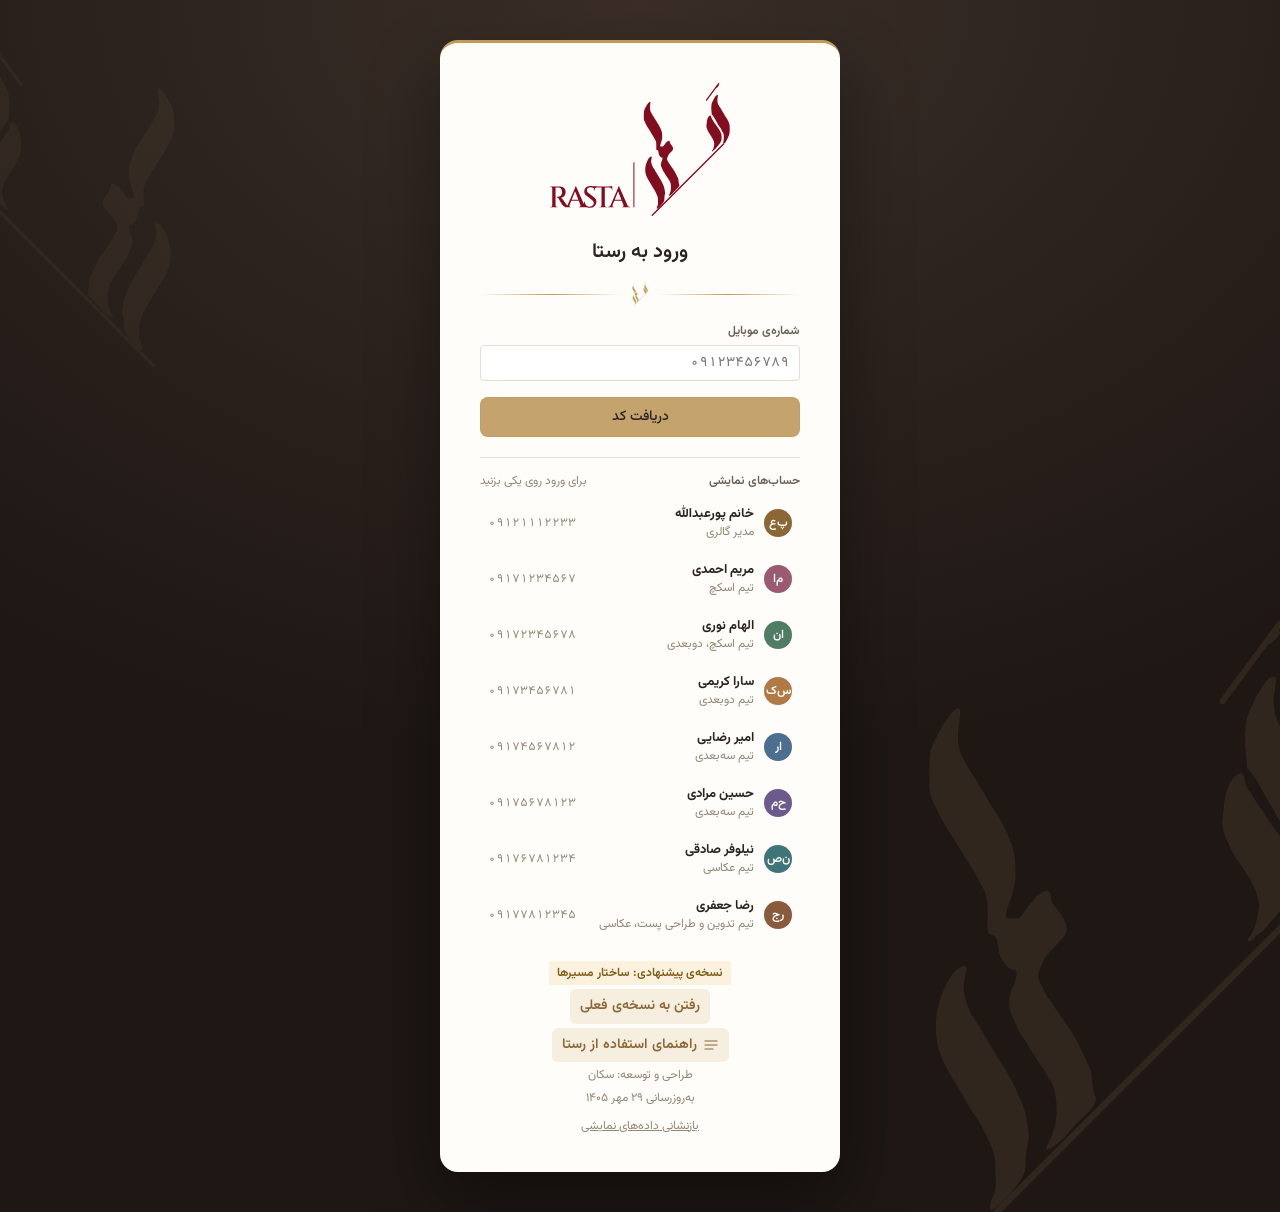
==== commit 2ee66832: "Add files via upload" ====
--- a/paths/index.html
+++ b/paths/index.html
@@ -14,7 +14,7 @@
 <meta name="apple-mobile-web-app-title" content="رستا">
 <meta name="apple-mobile-web-app-status-bar-style" content="default">
 <link rel="preload" href="assets/fonts/Vazirmatn-Variable.woff2" as="font" type="font/woff2" crossorigin>
-<link rel="stylesheet" href="assets/app.css">
+<link rel="stylesheet" href="assets/app.css?v=b14e03ee">
 </head>
 <body>
 <svg class="sprite" aria-hidden="true">
@@ -124,6 +124,6 @@
 <div id="app" class="app-d"><div class="boot"><img src="assets/img/rasta-logo.png" alt="رستا" width="96" height="96"><span class="spin" aria-hidden="true"></span></div></div>
 <noscript><p style="padding:24px;font-family:Tahoma">برای استفاده از رستا، جاوااسکریپت مرورگر را روشن کنید.</p></noscript>
 <script src="assets/morphdom.min.js"></script>
-<script src="assets/app.js"></script>
+<script src="assets/app.js?v=b14e03ee"></script>
 </body>
 </html>
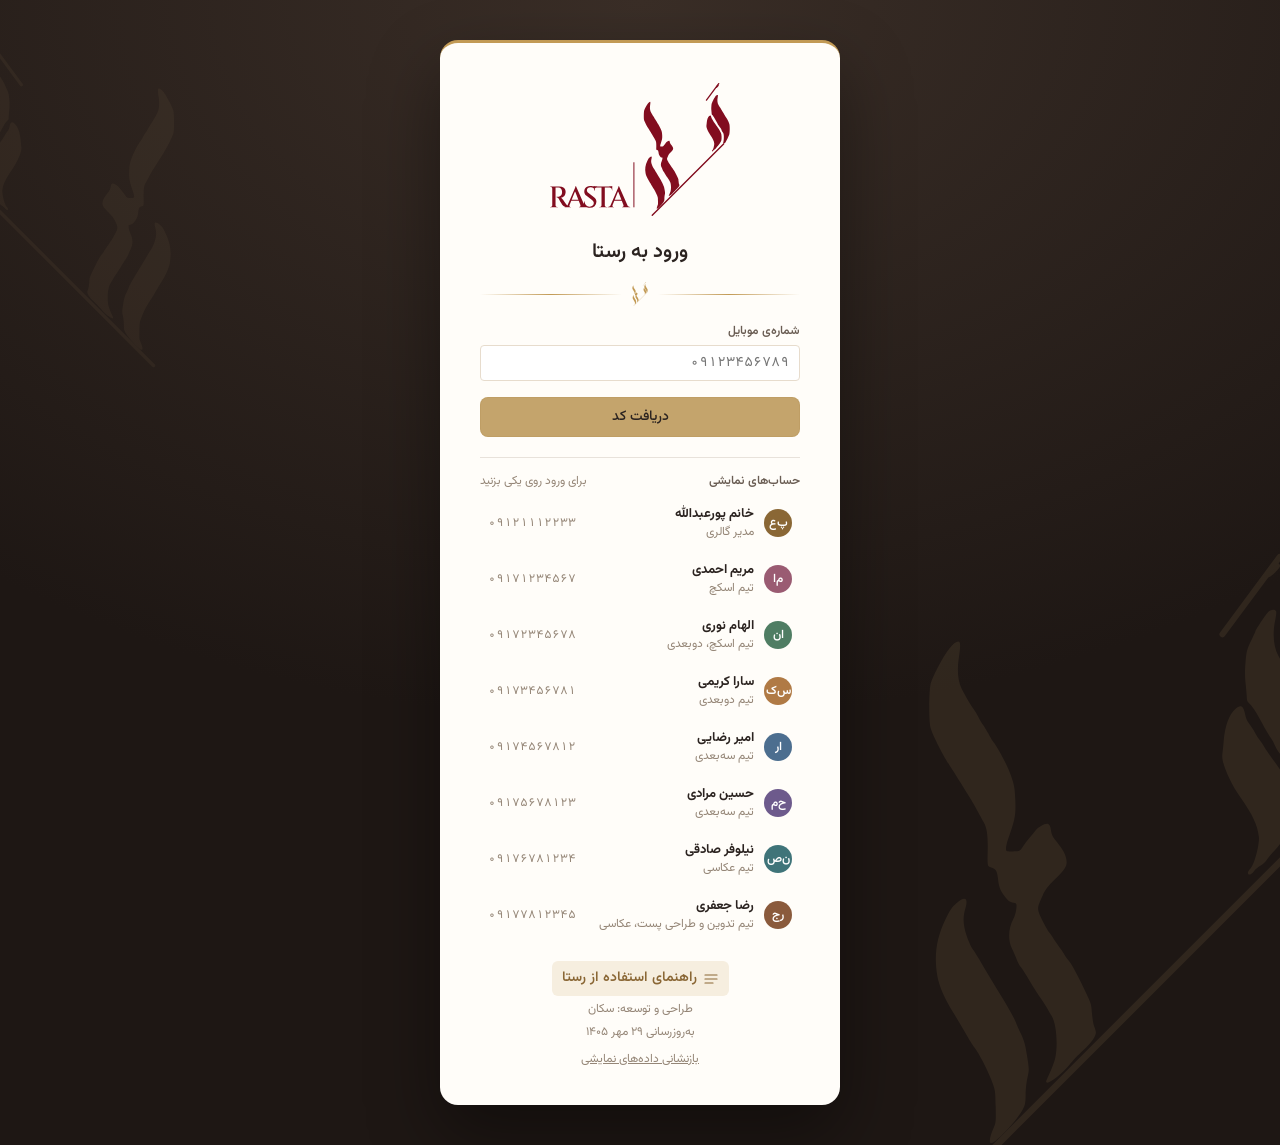
==== commit 579fa8b0: "Add files via upload" ====
--- a/paths/index.html
+++ b/paths/index.html
@@ -1,129 +1,5 @@
 <!doctype html>
-<html lang="fa" dir="rtl">
-<head>
-<meta charset="utf-8">
-<meta name="viewport" content="width=device-width, initial-scale=1, viewport-fit=cover">
-<title>رستا — ساختار مسیرها (پیشنهادی)</title>
-<meta name="description" content="رستا — سامانه‌ی مدیریت کارهای گالری طلای رستا (نسخه‌ی نمایشی)">
-<meta name="theme-color" content="#FBF8F4">
-<link rel="manifest" href="manifest.webmanifest">
-<link rel="icon" type="image/png" sizes="32x32" href="assets/img/favicon-32.png">
-<link rel="apple-touch-icon" href="assets/img/apple-touch-icon.png">
-<meta name="apple-mobile-web-app-capable" content="yes">
-<meta name="mobile-web-app-capable" content="yes">
-<meta name="apple-mobile-web-app-title" content="رستا">
-<meta name="apple-mobile-web-app-status-bar-style" content="default">
-<link rel="preload" href="assets/fonts/Vazirmatn-Variable.woff2" as="font" type="font/woff2" crossorigin>
-<link rel="stylesheet" href="assets/app.css?v=b14e03ee">
-</head>
-<body>
-<svg class="sprite" aria-hidden="true">
-<symbol id="i-home" viewBox="0 0 24 24"><path d="M15 21v-8a1 1 0 0 0-1-1h-4a1 1 0 0 0-1 1v8"></path><path d="M3 10a2 2 0 0 1 .71-1.53l7-6a2 2 0 0 1 2.58 0l7 6A2 2 0 0 1 21 10v9a2 2 0 0 1-2 2H5a2 2 0 0 1-2-2z"></path></symbol>
-<symbol id="i-board" viewBox="0 0 24 24"><rect x="3" y="3" width="18" height="18" rx="2"></rect><path d="M8 7v7M12 7v4M16 7v9"></path></symbol>
-<symbol id="i-review" viewBox="0 0 24 24"><rect x="8" y="2" width="8" height="4" rx="1"></rect><path d="M16 4h2a2 2 0 0 1 2 2v14a2 2 0 0 1-2 2H6a2 2 0 0 1-2-2V6a2 2 0 0 1 2-2h2"></path><path d="m9 14 2 2 4-4"></path></symbol>
-<symbol id="i-plus" viewBox="0 0 24 24"><path d="M5 12h14M12 5v14"></path></symbol>
-<symbol id="i-archive" viewBox="0 0 24 24"><rect x="2" y="3" width="20" height="5" rx="1"></rect><path d="M4 8v11a2 2 0 0 0 2 2h12a2 2 0 0 0 2-2V8M10 12h4"></path></symbol>
-<symbol id="i-users" viewBox="0 0 24 24"><path d="M16 21v-2a4 4 0 0 0-4-4H6a4 4 0 0 0-4 4v2"></path><circle cx="9" cy="7" r="4"></circle><path d="M22 21v-2a4 4 0 0 0-3-3.87M16 3.13a4 4 0 0 1 0 7.75"></path></symbol>
-<symbol id="i-user" viewBox="0 0 24 24"><path d="M19 21v-2a4 4 0 0 0-4-4H9a4 4 0 0 0-4 4v2"></path><circle cx="12" cy="7" r="4"></circle></symbol>
-<symbol id="i-user-plus" viewBox="0 0 24 24"><path d="M16 21v-2a4 4 0 0 0-4-4H6a4 4 0 0 0-4 4v2"></path><circle cx="9" cy="7" r="4"></circle><path d="M19 8v6M22 11h-6"></path></symbol>
-<symbol id="i-chart" viewBox="0 0 24 24"><path d="M3 3v16a2 2 0 0 0 2 2h16M18 17V9M13 17V5M8 17v-3"></path></symbol>
-<symbol id="i-settings" viewBox="0 0 24 24"><path d="M12.22 2h-.44a2 2 0 0 0-2 2v.18a2 2 0 0 1-1 1.73l-.43.25a2 2 0 0 1-2 0l-.15-.08a2 2 0 0 0-2.73.73l-.22.38a2 2 0 0 0 .73 2.73l.15.1a2 2 0 0 1 1 1.72v.51a2 2 0 0 1-1 1.74l-.15.09a2 2 0 0 0-.73 2.73l.22.38a2 2 0 0 0 2.73.73l.15-.08a2 2 0 0 1 2 0l.43.25a2 2 0 0 1 1 1.73V20a2 2 0 0 0 2 2h.44a2 2 0 0 0 2-2v-.18a2 2 0 0 1 1-1.73l.43-.25a2 2 0 0 1 2 0l.15.08a2 2 0 0 0 2.73-.73l.22-.39a2 2 0 0 0-.73-2.73l-.15-.08a2 2 0 0 1-1-1.74v-.5a2 2 0 0 1 1-1.74l.15-.09a2 2 0 0 0 .73-2.73l-.22-.38a2 2 0 0 0-2.73-.73l-.15.08a2 2 0 0 1-2 0l-.43-.25a2 2 0 0 1-1-1.73V4a2 2 0 0 0-2-2z"></path><circle cx="12" cy="12" r="3"></circle></symbol>
-<symbol id="i-search" viewBox="0 0 24 24"><circle cx="11" cy="11" r="8"></circle><path d="m21 21-4.3-4.3"></path></symbol>
-<symbol id="i-bell" viewBox="0 0 24 24"><path d="M6 8a6 6 0 0 1 12 0c0 7 3 9 3 9H3s3-2 3-9M10.3 21a1.94 1.94 0 0 0 3.4 0"></path></symbol>
-<symbol id="i-lock" viewBox="0 0 24 24"><rect x="3" y="11" width="18" height="11" rx="2"></rect><path d="M7 11V7a5 5 0 0 1 10 0v4"></path></symbol>
-<symbol id="i-phone" viewBox="0 0 24 24"><path d="M22 16.92v3a2 2 0 0 1-2.18 2 19.79 19.79 0 0 1-8.63-3.07 19.5 19.5 0 0 1-6-6 19.79 19.79 0 0 1-3.07-8.67A2 2 0 0 1 4.11 2h3a2 2 0 0 1 2 1.72c.13.96.36 1.9.7 2.81a2 2 0 0 1-.45 2.11L8.09 9.91a16 16 0 0 0 6 6l1.27-1.27a2 2 0 0 1 2.11-.45c.91.34 1.85.57 2.81.7A2 2 0 0 1 22 16.92z"></path></symbol>
-<symbol id="i-store" viewBox="0 0 24 24"><path d="M3 9 4.5 4h15L21 9M3 9h18M5 9v11h14V9M10 20v-5h4v5"></path></symbol>
-<symbol id="i-wa" viewBox="0 0 24 24"><path d="M7.9 20A9 9 0 1 0 4 16.1L2 22Z"></path></symbol>
-<symbol id="i-tg" viewBox="0 0 24 24"><path d="m22 2-7 20-4-9-9-4Z"></path><path d="M22 2 11 13"></path></symbol>
-<symbol id="i-bale" viewBox="0 0 24 24"><path d="M21 15a2 2 0 0 1-2 2H7l-4 4V5a2 2 0 0 1 2-2h14a2 2 0 0 1 2 2z"></path></symbol>
-<symbol id="i-rub" viewBox="0 0 24 24"><path d="M14 9a2 2 0 0 1-2 2H6l-4 4V4a2 2 0 0 1 2-2h8a2 2 0 0 1 2 2z"></path><path d="M18 9h2a2 2 0 0 1 2 2v11l-4-4h-6a2 2 0 0 1-2-2v-1"></path></symbol>
-<symbol id="i-globe" viewBox="0 0 24 24"><circle cx="12" cy="12" r="10"></circle><path d="M12 2a14.5 14.5 0 0 0 0 20 14.5 14.5 0 0 0 0-20M2 12h20"></path></symbol>
-<symbol id="i-link" viewBox="0 0 24 24"><path d="M10 13a5 5 0 0 0 7.54.54l3-3a5 5 0 0 0-7.07-7.07l-1.72 1.71"></path><path d="M14 11a5 5 0 0 0-7.54-.54l-3 3a5 5 0 0 0 7.07 7.07l1.71-1.71"></path></symbol>
-<symbol id="i-download" viewBox="0 0 24 24"><path d="M21 15v4a2 2 0 0 1-2 2H5a2 2 0 0 1-2-2v-4M7 10l5 5 5-5M12 15V3"></path></symbol>
-<symbol id="i-upload" viewBox="0 0 24 24"><path d="M21 15v4a2 2 0 0 1-2 2H5a2 2 0 0 1-2-2v-4M17 8l-5-5-5 5M12 3v12"></path></symbol>
-<symbol id="i-camera" viewBox="0 0 24 24"><path d="M14.5 4h-5L7 7H4a2 2 0 0 0-2 2v9a2 2 0 0 0 2 2h16a2 2 0 0 0 2-2V9a2 2 0 0 0-2-2h-3l-2.5-3z"></path><circle cx="12" cy="13" r="3"></circle></symbol>
-<symbol id="i-image" viewBox="0 0 24 24"><rect x="3" y="3" width="18" height="18" rx="2"></rect><circle cx="9" cy="9" r="2"></circle><path d="m21 15-3.09-3.09a2 2 0 0 0-2.82 0L6 21"></path></symbol>
-<symbol id="i-clip" viewBox="0 0 24 24"><path d="m21.44 11.05-9.19 9.19a6 6 0 0 1-8.49-8.49l8.57-8.57A4 4 0 1 1 18 8.84l-8.59 8.57a2 2 0 0 1-2.83-2.83l8.49-8.48"></path></symbol>
-<symbol id="i-mic" viewBox="0 0 24 24"><path d="M12 2a3 3 0 0 0-3 3v7a3 3 0 0 0 6 0V5a3 3 0 0 0-3-3Z"></path><path d="M19 10v2a7 7 0 0 1-14 0v-2M12 19v3"></path></symbol>
-<symbol id="i-play" viewBox="0 0 24 24"><path d="M7 4.5v15l12-7.5z"></path></symbol>
-<symbol id="i-pause" viewBox="0 0 24 24"><rect x="6" y="4.5" width="4" height="15" rx="1"></rect><rect x="14" y="4.5" width="4" height="15" rx="1"></rect></symbol>
-<symbol id="i-pause-c" viewBox="0 0 24 24"><circle cx="12" cy="12" r="10"></circle><path d="M10 15V9M14 15V9"></path></symbol>
-<symbol id="i-check" viewBox="0 0 24 24"><path d="M20 6 9 17l-5-5"></path></symbol>
-<symbol id="i-check-c" viewBox="0 0 24 24"><circle cx="12" cy="12" r="10"></circle><path d="m9 12 2 2 4-4"></path></symbol>
-<symbol id="i-check-sq" viewBox="0 0 24 24"><rect x="3" y="3" width="18" height="18" rx="2"></rect><path d="m9 12 2 2 4-4"></path></symbol>
-<symbol id="i-x" viewBox="0 0 24 24"><path d="M18 6 6 18M6 6l12 12"></path></symbol>
-<symbol id="i-alert" viewBox="0 0 24 24"><path d="m21.73 18-8-14a2 2 0 0 0-3.48 0l-8 14A2 2 0 0 0 4 21h16a2 2 0 0 0 1.73-3"></path><path d="M12 9v4M12 17h.01"></path></symbol>
-<symbol id="i-clock" viewBox="0 0 24 24"><circle cx="12" cy="12" r="10"></circle><path d="M12 6v6l4 2"></path></symbol>
-<symbol id="i-cal" viewBox="0 0 24 24"><rect x="3" y="4" width="18" height="18" rx="2"></rect><path d="M16 2v4M8 2v4M3 10h18"></path></symbol>
-<symbol id="i-zap" viewBox="0 0 24 24"><path d="M13 2 3 14h9l-1 8 10-12h-9l1-8z"></path></symbol>
-<symbol id="i-more" viewBox="0 0 24 24"><circle cx="12" cy="12" r="1"></circle><circle cx="19" cy="12" r="1"></circle><circle cx="5" cy="12" r="1"></circle></symbol>
-<symbol id="i-pen-sm" viewBox="0 0 24 24"><path d="M17 3a2.85 2.83 0 1 1 4 4L7.5 20.5 2 22l1.5-5.5Z"></path></symbol>
-<symbol id="i-arrow-r" viewBox="0 0 24 24"><path d="M5 12h14M12 5l7 7-7 7"></path></symbol>
-<symbol id="i-arrow-l" viewBox="0 0 24 24"><path d="M19 12H5M12 19l-7-7 7-7"></path></symbol>
-<symbol id="i-chev-l" viewBox="0 0 24 24"><path d="m15 18-6-6 6-6"></path></symbol>
-<symbol id="i-chev-r" viewBox="0 0 24 24"><path d="m9 18 6-6-6-6"></path></symbol>
-<symbol id="i-chev-d" viewBox="0 0 24 24"><path d="m6 9 6 6 6-6"></path></symbol>
-<symbol id="i-chev-u" viewBox="0 0 24 24"><path d="m18 15-6-6-6 6"></path></symbol>
-<symbol id="i-move" viewBox="0 0 24 24"><path d="M8 3 4 7l4 4M4 7h16M16 21l4-4-4-4M20 17H4"></path></symbol>
-<symbol id="i-undo" viewBox="0 0 24 24"><path d="M3 12a9 9 0 1 0 9-9 9.75 9.75 0 0 0-6.74 2.74L3 8"></path><path d="M3 3v5h5"></path></symbol>
-<symbol id="i-return" viewBox="0 0 24 24"><path d="M9 14 4 9l5-5"></path><path d="M4 9h10.5a5.5 5.5 0 0 1 0 11H11"></path></symbol>
-<symbol id="i-trash" viewBox="0 0 24 24"><path d="M3 6h18M19 6v14c0 1-1 2-2 2H7c-1 0-2-1-2-2V6M8 6V4c0-1 1-2 2-2h4c1 0 2 1 2 2v2"></path></symbol>
-<symbol id="i-ban" viewBox="0 0 24 24"><circle cx="12" cy="12" r="10"></circle><path d="m4.9 4.9 14.2 14.2"></path></symbol>
-<symbol id="i-msg" viewBox="0 0 24 24"><path d="M7.9 20A9 9 0 1 0 4 16.1L2 22Z"></path></symbol>
-<symbol id="i-desc" viewBox="0 0 24 24"><path d="M3 6h18M3 12h18M3 18h12"></path></symbol>
-<symbol id="i-act" viewBox="0 0 24 24"><path d="M3 6h18M3 12h12M3 18h7"></path></symbol>
-<symbol id="i-card" viewBox="0 0 24 24"><rect x="3" y="4" width="18" height="16" rx="2"></rect><path d="M7 9h10M7 13h6"></path></symbol>
-<symbol id="i-tag" viewBox="0 0 24 24"><path d="M12.59 2.59A2 2 0 0 0 11.17 2H4a2 2 0 0 0-2 2v7.17a2 2 0 0 0 .59 1.42l8.7 8.7a2.43 2.43 0 0 0 3.42 0l6.58-6.58a2.43 2.43 0 0 0 0-3.42z"></path><circle cx="7.5" cy="7.5" r=".5"></circle></symbol>
-<symbol id="i-filter" viewBox="0 0 24 24"><path d="M22 3H2l8 9.46V19l4 2v-8.54L22 3z"></path></symbol>
-<symbol id="i-table" viewBox="0 0 24 24"><rect x="3" y="3" width="18" height="18" rx="2"></rect><path d="M3 9h18M3 15h18M9 3v18"></path></symbol>
-<symbol id="i-star" viewBox="0 0 24 24"><path d="M12 2l3.09 6.26L22 9.27l-5 4.87 1.18 6.88L12 17.77l-6.18 3.25L7 14.14 2 9.27l6.91-1.01L12 2z"></path></symbol>
-<symbol id="i-award" viewBox="0 0 24 24"><circle cx="12" cy="8" r="6"></circle><path d="M15.48 12.89 17 22l-5-3-5 3 1.52-9.11"></path></symbol>
-<symbol id="i-flag" viewBox="0 0 24 24"><path d="M4 15s1-1 4-1 5 2 8 2 4-1 4-1V3s-1 1-4 1-5-2-8-2-4 1-4 1zM4 22v-7"></path></symbol>
-<symbol id="i-eye" viewBox="0 0 24 24"><path d="M2 12s3-7 10-7 10 7 10 7-3 7-10 7-10-7-10-7Z"></path><circle cx="12" cy="12" r="3"></circle></symbol>
-<symbol id="i-compare" viewBox="0 0 24 24"><circle cx="18" cy="18" r="3"></circle><circle cx="6" cy="6" r="3"></circle><path d="M13 6h3a2 2 0 0 1 2 2v7M11 18H8a2 2 0 0 1-2-2V9"></path></symbol>
-<symbol id="i-wifi-off" viewBox="0 0 24 24"><path d="M12 20h.01M8.5 16.43a5 5 0 0 1 7 0M5 12.86a10 10 0 0 1 5.17-2.69M19 12.86a10 10 0 0 0-2-1.52M2 8.82a15 15 0 0 1 4.18-2.64M22 8.82a15 15 0 0 0-11.29-3.76M2 2l20 20"></path></symbol>
-<symbol id="i-refresh" viewBox="0 0 24 24"><path d="M3 12a9 9 0 0 1 9-9 9.75 9.75 0 0 1 6.74 2.74L21 8"></path><path d="M21 3v5h-5M21 12a9 9 0 0 1-9 9 9.75 9.75 0 0 1-6.74-2.74L3 16"></path><path d="M8 16H3v5"></path></symbol>
-<symbol id="i-moon" viewBox="0 0 24 24"><path d="M12 3a6 6 0 0 0 9 9 9 9 0 1 1-9-9Z"></path></symbol>
-<symbol id="i-sun" viewBox="0 0 24 24"><circle cx="12" cy="12" r="4"></circle><path d="M12 2v2M12 20v2M4.93 4.93l1.41 1.41M17.66 17.66l1.41 1.41M2 12h2M20 12h2M6.34 17.66l-1.41 1.41M19.07 4.93l-1.41 1.41"></path></symbol>
-<symbol id="i-logout" viewBox="0 0 24 24"><path d="M9 21H5a2 2 0 0 1-2-2V5a2 2 0 0 1 2-2h4M16 17l5-5-5-5M21 12H9"></path></symbol>
-<symbol id="i-monitor" viewBox="0 0 24 24"><rect x="2" y="3" width="20" height="14" rx="2"></rect><path d="M8 21h8M12 17v4"></path></symbol>
-<symbol id="i-mobile" viewBox="0 0 24 24"><rect x="5" y="2" width="14" height="20" rx="2"></rect><path d="M12 18h.01"></path></symbol>
-<symbol id="i-tools" viewBox="0 0 24 24"><path d="M14.7 6.3a1 1 0 0 0 0 1.4l1.6 1.6a1 1 0 0 0 1.4 0l3.77-3.77a6 6 0 0 1-7.94 7.94l-6.91 6.91a2.12 2.12 0 0 1-3-3l6.91-6.91a6 6 0 0 1 7.94-7.94l-3.76 3.76z"></path></symbol>
-<symbol id="i-grip" viewBox="0 0 24 24"><circle cx="9" cy="5" r="1"></circle><circle cx="9" cy="12" r="1"></circle><circle cx="9" cy="19" r="1"></circle><circle cx="15" cy="5" r="1"></circle><circle cx="15" cy="12" r="1"></circle><circle cx="15" cy="19" r="1"></circle></symbol>
-<symbol id="i-sort" viewBox="0 0 24 24"><path d="m21 16-4 4-4-4"></path><path d="M17 20V4"></path><path d="m3 8 4-4 4 4"></path><path d="M7 4v16"></path></symbol>
-<symbol id="i-layers" viewBox="0 0 24 24"><path d="m12.83 2.18a2 2 0 0 0-1.66 0L2.6 6.08a1 1 0 0 0 0 1.83l8.58 3.91a2 2 0 0 0 1.66 0l8.58-3.9a1 1 0 0 0 0-1.83Z"></path><path d="m22 17.65-9.17 4.16a2 2 0 0 1-1.66 0L2 17.65M22 12.65l-9.17 4.16a2 2 0 0 1-1.66 0L2 12.65"></path></symbol>
-<symbol id="i-send" viewBox="0 0 24 24"><path d="m22 2-7 20-4-9-9-4Z"></path></symbol>
-<symbol id="i-sms" viewBox="0 0 24 24"><path d="M21 15a2 2 0 0 1-2 2H7l-4 4V5a2 2 0 0 1 2-2h14a2 2 0 0 1 2 2z"></path><path d="M8 10h.01M12 10h.01M16 10h.01"></path></symbol>
-<symbol id="i-sliders" viewBox="0 0 24 24"><path d="M21 4h-7M10 4H3M21 12h-9M8 12H3M21 20h-5M12 20H3M14 2v4M8 10v4M16 18v4"></path></symbol>
-<symbol id="i-shield" viewBox="0 0 24 24"><path d="M20 13c0 5-3.5 7.5-7.66 8.95a1 1 0 0 1-.67-.01C7.5 20.5 4 18 4 13V6a1 1 0 0 1 1-1c2 0 4.5-1.2 6.24-2.72a1.17 1.17 0 0 1 1.52 0C14.51 3.81 17 5 19 5a1 1 0 0 1 1 1z"></path><path d="m9 12 2 2 4-4"></path></symbol>
-<symbol id="i-report" viewBox="0 0 24 24"><path d="M15 2H6a2 2 0 0 0-2 2v16a2 2 0 0 0 2 2h12a2 2 0 0 0 2-2V7Z"></path><path d="M14 2v4a2 2 0 0 0 2 2h4M8 13h8M8 17h5"></path></symbol>
-<symbol id="i-circle" viewBox="0 0 24 24"><circle cx="12" cy="12" r="8.5"></circle></symbol>
-<symbol id="i-arrow-ne" viewBox="0 0 24 24"><path d="M7 17 17 7M8 7h9v9"></path></symbol>
-<symbol id="i-forward" viewBox="0 0 24 24"><path d="M5 4l10 8-10 8z"></path><path d="M19 5v14"></path></symbol>
-<symbol id="i-team" viewBox="0 0 24 24"><circle cx="12" cy="8" r="3"></circle><circle cx="5" cy="10" r="2"></circle><circle cx="19" cy="10" r="2"></circle><path d="M7 20v-1a5 5 0 0 1 10 0v1M2 19v-.5A3 3 0 0 1 5 15.5M22 19v-.5a3 3 0 0 0-3-3"></path></symbol>
-<symbol id="i-wifi" viewBox="0 0 24 24"><path d="M12 20h.01M2 8.82a15 15 0 0 1 20 0M5 12.86a10 10 0 0 1 14 0M8.5 16.43a5 5 0 0 1 7 0"></path></symbol>
-<symbol id="i-hourglass" viewBox="0 0 24 24"><path d="M5 22h14M5 2h14M17 22v-4.17a2 2 0 0 0-.59-1.42L12 12l-4.41 4.41A2 2 0 0 0 7 17.83V22M7 2v4.17a2 2 0 0 0 .59 1.42L12 12l4.41-4.41A2 2 0 0 0 17 6.17V2"></path></symbol>
-<symbol id="a-ring" viewBox="0 0 120 120"><path d="M30 78a30 30 0 1 0 60 0a30 30 0 1 0-60 0zM36 78a24 24 0 1 0 48 0a24 24 0 1 0-48 0z"></path><path d="M50 22h20l7 9-17 15-17-15z"></path><path d="M43 31h34M54 22l-3 9 9 15 9-15-3-9"></path><path d="M46 36l3 12M74 36l-3 12"></path></symbol>
-<symbol id="a-band" viewBox="0 0 120 120"><path d="M30 78a30 30 0 1 0 60 0a30 30 0 1 0-60 0zM37 78a23 23 0 1 0 46 0a23 23 0 1 0-46 0z"></path><path d="M44 40h32a7 7 0 0 1 7 7v7H37v-7a7 7 0 0 1 7-7z"></path><path d="M51 47a9 4 0 1 0 18 0a9 4 0 1 0-18 0z"></path></symbol>
-<symbol id="a-necklace" viewBox="0 0 120 120"><path d="M20 14c0 36 16 58 40 60c24-2 40-24 40-60"></path><path d="M28 14c0 31 13 50 32 52c19-2 32-21 32-52"></path><path d="M60 74l-9 13a11 11 0 1 0 18 0z"></path><path d="M60 83l-4 6 4 5 4-5z"></path></symbol>
-<symbol id="a-hoops" viewBox="0 0 120 120"><path d="M22 66a18 23 0 1 0 36 0a18 23 0 1 0-36 0zM27 66a13 18 0 1 0 26 0a13 18 0 1 0-26 0z"></path><path d="M62 66a18 23 0 1 0 36 0a18 23 0 1 0-36 0zM67 66a13 18 0 1 0 26 0a13 18 0 1 0-26 0z"></path><path d="M40 43v-12M80 43v-12"></path><path d="M37 28a3 3 0 1 0 6 0a3 3 0 1 0-6 0zM77 28a3 3 0 1 0 6 0a3 3 0 1 0-6 0z"></path></symbol>
-<symbol id="a-drops" viewBox="0 0 120 120"><path d="M40 18c-7 0-7 11 0 11v11M80 18c-7 0-7 11 0 11v11"></path><path d="M40 40l-11 20a11 11 0 1 0 22 0zM80 40l-11 20a11 11 0 1 0 22 0z"></path><path d="M40 56l-4 6 4 5 4-5zM80 56l-4 6 4 5 4-5z"></path></symbol>
-<symbol id="a-bracelet" viewBox="0 0 120 120"><path d="M14 58a46 22 0 1 0 92 0a46 22 0 1 0-92 0z"></path><path d="M20 58a40 17 0 1 0 80 0a40 17 0 1 0-80 0z"></path><path d="M40 72h40a8 8 0 0 1 0 16H40a8 8 0 0 1 0-16z"></path><path d="M47 81c3-5 5 3 8-1s4-4 6 0 4 2 6-2 3 2 6 0"></path></symbol>
-<symbol id="a-bangle" viewBox="0 0 120 120"><path d="M12 60a48 26 0 1 0 96 0a48 26 0 1 0-96 0zM20 60a40 19 0 1 0 80 0a40 19 0 1 0-80 0z"></path><path d="M30 81c3 4 7 4 9 0s6-4 9 0 6 4 9 0 6-4 9 0 6 4 9 0 6-4 9 0"></path><path d="M24 70c4 2 6-2 9 1M87 71c3-3 5 1 9-1"></path></symbol>
-<symbol id="a-coin" viewBox="0 0 120 120"><path d="M38 10l22 28 22-28"></path><path d="M55 38h10v7H55z"></path><path d="M33 72a27 27 0 1 0 54 0a27 27 0 1 0-54 0zM40 72a20 20 0 1 0 40 0a20 20 0 1 0-40 0z"></path><path d="M60 59l3.5 8.5L72 64l-3.5 8L72 80l-8.5-3.5L60 85l-3.5-8.5L48 80l3.5-8L48 64l8.5 3.5z"></path></symbol>
-<symbol id="a-set" viewBox="0 0 120 120"><path d="M26 12c0 32 14 48 34 50c20-2 34-18 34-50"></path><path d="M60 62l-6 9a7 7 0 1 0 12 0zM44 56l-4 7a5 5 0 1 0 8 0zM76 56l-4 7a5 5 0 1 0 8 0z"></path><path d="M18 86v7M18 93l-6 9a6 6 0 1 0 12 0zM102 86v7M102 93l-6 9a6 6 0 1 0 12 0z"></path></symbol>
-<symbol id="a-pendant" viewBox="0 0 120 120"><path d="M42 8l18 26 18-26"></path><path d="M57 34h6v6h-6z"></path><path d="M70 50a22 22 0 1 0 6 30a17 17 0 1 1-6-30z"></path><path d="M76 60l2 4.5 4.8.7-3.5 3.4.8 4.8-4.1-2.3-4.3 2.3.8-4.8-3.5-3.4 4.8-.7z"></path></symbol>
-<symbol id="a-butterfly" viewBox="0 0 120 120"><path d="M28 12c6 26 18 36 32 38c14-2 26-12 32-38"></path><path d="M60 62c-8-18-30-24-34-12s10 22 34 12zM60 62c8-18 30-24 34-12s-10 22-34 12z"></path><path d="M60 64c-6 10-22 22-28 14s8-16 28-14zM60 64c6 10 22 22 28 14s-8-16-28-14z"></path><path d="M60 52v26"></path></symbol>
-<symbol id="a-photo" viewBox="0 0 120 120"><path d="M22 36h18l7-10h26l7 10h18a6 6 0 0 1 6 6v46a6 6 0 0 1-6 6H22a6 6 0 0 1-6-6V42a6 6 0 0 1 6-6z"></path><path d="M44 64a16 16 0 1 0 32 0a16 16 0 1 0-32 0z"></path><path d="M52 64a8 8 0 1 0 16 0a8 8 0 1 0-16 0z"></path></symbol>
-<symbol id="a-post" viewBox="0 0 120 120"><path d="M26 18h68a6 6 0 0 1 6 6v72a6 6 0 0 1-6 6H26a6 6 0 0 1-6-6V24a6 6 0 0 1 6-6z"></path><path d="M20 74l22-20 18 16 14-12 26 22"></path><path d="M70 40a7 7 0 1 0 14 0a7 7 0 1 0-14 0z"></path></symbol>
-<symbol id="a-reel" viewBox="0 0 120 120"><path d="M38 12h44a8 8 0 0 1 8 8v80a8 8 0 0 1-8 8H38a8 8 0 0 1-8-8V20a8 8 0 0 1 8-8z"></path><path d="M52 48v24l20-12z"></path><path d="M30 28h60M30 92h60"></path></symbol>
-<symbol id="e-tasks" viewBox="0 0 96 96"><rect x="20" y="14" width="56" height="70" rx="6"></rect><path d="M36 10h24v10H36z"></path><path d="M32 40h32M32 52h24M32 64h28"></path></symbol>
-<symbol id="lg-mark" viewBox="506 277 293 442"><path fill="currentColor" fill-rule="evenodd" d="M554.8 689.2C555.0 687.6 556.0 684.4 557.1 682.0C559.0 677.7 559.0 677.6 558.8 666.4C558.6 655.2 558.6 655.2 555.6 647.4C552.5 639.7 547.3 629.7 544.0 625.3C543.0 624.0 541.0 620.9 539.5 618.3C535.4 611.1 532.4 606.1 529.4 601.3C523.5 591.9 519.4 582.7 518.2 576.0C515.6 561.4 517.3 549.2 523.8 535.8C527.1 529.0 528.2 527.4 531.4 524.6C537.5 519.3 539.9 520.8 537.6 528.5C535.8 534.7 536.0 540.0 538.6 547.5C539.8 551.0 541.7 555.2 542.8 556.8C544.0 558.4 546.0 561.5 547.3 563.8C551.2 570.6 555.9 578.4 564.9 593.1C569.0 600.0 572.5 606.4 573.0 608.0C573.3 608.9 574.8 612.4 576.4 615.7C578.8 620.8 579.4 623.0 580.7 631.2C582.2 640.6 582.2 640.8 581.0 646.2C580.3 649.2 579.7 654.6 579.7 658.3C579.6 664.5 579.4 665.3 577.5 669.0C573.7 676.1 558.7 692.0 555.8 692.0C554.7 692.0 554.6 691.6 554.8 689.2ZM594.0 649.1C594.0 648.7 595.1 646.1 596.4 643.3C597.7 640.6 599.4 636.2 600.1 633.7C602.4 624.8 601.3 609.0 597.9 603.4C597.0 602.0 595.4 599.3 594.3 597.3C593.2 595.4 591.1 592.2 589.6 590.1C588.2 588.0 584.9 582.9 582.4 578.7C579.9 574.4 577.1 570.2 576.3 569.2C575.5 568.2 574.1 565.7 573.4 563.7C572.6 561.6 571.2 558.5 570.3 556.6C567.2 550.5 567.5 542.6 571.1 535.7C572.1 533.8 573.0 530.8 573.2 528.6C573.5 524.8 573.5 524.8 571.3 524.4C568.4 523.8 567.6 523.2 564.5 519.1C561.8 515.5 561.0 513.2 560.3 506.8C559.7 501.8 558.9 500.6 555.6 499.7C553.0 498.9 553.0 498.9 553.2 489.0C553.5 478.2 552.8 472.5 550.7 468.7C550.0 467.4 548.0 463.8 546.3 460.7C544.6 457.6 542.0 453.0 540.5 450.6C538.9 448.1 536.1 443.5 534.1 440.3C532.1 437.0 528.9 431.9 526.9 428.9C522.0 421.5 514.4 406.5 513.3 402.0C512.1 397.5 512.2 376.7 513.4 371.7C513.8 369.9 516.0 364.8 518.3 360.4C524.2 348.8 529.5 342.0 532.8 342.0C534.3 342.0 534.4 344.7 533.0 354.1C531.8 362.2 532.5 369.9 534.9 374.7C537.6 380.0 541.8 387.1 543.5 389.4C544.4 390.7 546.0 393.3 547.0 395.3C548.0 397.3 549.4 399.6 550.0 400.3C550.7 401.1 552.3 403.8 553.7 406.3C555.0 408.9 556.6 411.6 557.3 412.3C560.4 416.0 567.1 428.7 569.5 435.8C571.9 442.9 572.1 444.2 572.5 452.9C572.9 463.0 572.3 466.2 567.6 479.5C566.7 482.0 566.0 485.1 566.0 486.4C566.0 488.7 566.0 488.7 570.8 488.5C575.7 488.3 575.7 488.3 577.7 485.2C578.8 483.5 580.9 480.8 582.3 479.1C583.8 477.5 585.7 475.2 586.6 474.0C588.3 471.8 592.5 469.3 594.6 469.3C596.2 469.3 597.0 470.8 597.5 474.6C597.8 476.4 598.6 478.4 599.8 479.9C605.2 486.6 606.7 489.0 607.6 492.1C609.3 497.7 608.4 499.8 600.5 507.6C595.0 513.1 593.4 515.2 591.6 519.2C587.4 528.3 587.4 528.4 591.2 536.3C593.1 540.0 595.3 544.0 596.2 545.1C597.0 546.1 598.5 548.2 599.3 549.7C600.2 551.1 601.9 553.5 603.0 555.0C604.2 556.5 605.7 558.6 606.3 559.8C606.9 561.0 608.3 563.0 609.4 564.3C611.4 566.6 614.4 571.9 618.7 580.7C625.8 595.5 625.5 594.4 626.0 601.6C626.3 605.3 627.0 609.5 627.6 610.9C628.2 612.3 628.7 614.1 628.7 614.8C628.7 617.5 625.7 621.7 619.9 627.3C616.5 630.4 612.2 635.0 610.3 637.4C604.3 644.9 594.0 652.3 594.0 649.1ZM734.7 503.4C734.7 502.7 735.6 501.3 736.7 500.2C739.3 497.6 743.0 483.5 742.4 478.3C741.4 470.0 738.1 462.9 729.5 450.7C722.0 440.1 716.2 426.4 716.9 421.1C717.1 419.6 717.6 415.0 717.9 411.0C718.8 400.8 721.8 392.6 726.0 389.1C729.8 385.9 731.6 386.9 732.8 392.9C733.3 395.6 734.2 397.7 735.8 399.6C737.0 401.1 738.8 403.8 739.7 405.7C740.7 407.5 742.2 409.9 743.1 410.9C744.0 412.0 745.3 414.0 746.0 415.4C746.7 416.8 749.8 421.1 752.7 425.1C755.7 429.0 759.3 434.5 760.6 437.3C762.0 440.1 763.6 443.3 764.3 444.5C766.7 449.0 767.3 463.2 765.4 469.9C764.4 473.2 758.3 482.4 754.0 487.1C751.9 489.3 749.2 492.5 748.1 494.1C746.9 495.8 744.8 497.8 743.4 498.6C742.0 499.4 740.0 501.0 739.0 502.3C737.1 504.9 734.7 505.5 734.7 503.4ZM771.3 478.1C771.3 477.4 771.8 475.4 772.3 473.7C773.7 468.9 774.3 455.9 773.4 450.1C772.7 446.2 772.1 444.7 770.0 442.0C768.4 440.1 767.0 437.3 766.4 435.0C765.8 432.6 764.6 430.3 763.5 429.1C762.4 427.9 760.7 425.6 759.7 424.0C758.7 422.3 757.1 420.2 756.3 419.3C755.5 418.4 754.3 416.3 753.6 414.7C753.0 413.0 751.7 410.7 750.8 409.4C749.2 407.2 746.9 403.3 741.0 392.5C739.4 389.7 737.2 386.6 736.1 385.6C734.5 384.3 734.0 383.3 734.0 381.5C734.0 380.1 733.6 375.8 733.2 371.9C732.6 366.4 732.6 362.7 733.1 356.4C733.8 348.7 734.1 347.7 736.9 341.8C738.6 338.3 740.0 335.2 740.0 335.0C740.0 334.1 746.7 323.9 748.6 321.8C750.5 319.7 753.8 319.3 754.5 321.1C754.7 321.7 754.4 324.4 753.8 327.3C751.8 336.5 752.6 345.6 756.0 352.1C756.8 353.6 759.3 357.8 761.5 361.4C763.8 365.0 766.5 369.3 767.5 371.1C768.5 372.9 770.0 375.3 770.9 376.5C771.7 377.7 774.1 381.7 776.3 385.5C778.4 389.2 781.2 393.9 782.4 395.8C786.2 401.7 791.1 412.2 792.1 416.3C793.5 422.5 793.3 443.2 791.7 448.3C791.1 450.5 790.2 452.7 789.9 453.1C789.5 453.6 788.4 456.2 787.3 459.0C785.7 463.3 783.6 467.4 778.9 475.2C776.9 478.4 771.3 480.6 771.3 478.1ZM748.0 295.8C748.0 293.5 750.9 288.4 752.6 287.6C754.6 286.6 756.9 287.4 757.2 289.1C757.3 290.0 756.2 291.6 753.7 293.9C749.8 297.6 748.0 298.2 748.0 295.8Z"/><line x1="540.0" y1="713.0" x2="773.0" y2="480.0" stroke="currentColor" stroke-width="4.6" stroke-linecap="round"/><line x1="757.0" y1="283.0" x2="717.0" y2="337.0" stroke="currentColor" stroke-width="4.2" stroke-linecap="round"/></symbol>
-<symbol id="lg-full" viewBox="190 255 620 480"><path fill="currentColor" fill-rule="evenodd" d="M554.8 689.2C555.0 687.6 556.0 684.4 557.1 682.0C559.0 677.7 559.0 677.6 558.8 666.4C558.6 655.2 558.6 655.2 555.6 647.4C552.5 639.7 547.3 629.7 544.0 625.3C543.0 624.0 541.0 620.9 539.5 618.3C535.4 611.1 532.4 606.1 529.4 601.3C523.5 591.9 519.4 582.7 518.2 576.0C515.6 561.4 517.3 549.2 523.8 535.8C527.1 529.0 528.2 527.4 531.4 524.6C537.5 519.3 539.9 520.8 537.6 528.5C535.8 534.7 536.0 540.0 538.6 547.5C539.8 551.0 541.7 555.2 542.8 556.8C544.0 558.4 546.0 561.5 547.3 563.8C551.2 570.6 555.9 578.4 564.9 593.1C569.0 600.0 572.5 606.4 573.0 608.0C573.3 608.9 574.8 612.4 576.4 615.7C578.8 620.8 579.4 623.0 580.7 631.2C582.2 640.6 582.2 640.8 581.0 646.2C580.3 649.2 579.7 654.6 579.7 658.3C579.6 664.5 579.4 665.3 577.5 669.0C573.7 676.1 558.7 692.0 555.8 692.0C554.7 692.0 554.6 691.6 554.8 689.2ZM594.0 649.1C594.0 648.7 595.1 646.1 596.4 643.3C597.7 640.6 599.4 636.2 600.1 633.7C602.4 624.8 601.3 609.0 597.9 603.4C597.0 602.0 595.4 599.3 594.3 597.3C593.2 595.4 591.1 592.2 589.6 590.1C588.2 588.0 584.9 582.9 582.4 578.7C579.9 574.4 577.1 570.2 576.3 569.2C575.5 568.2 574.1 565.7 573.4 563.7C572.6 561.6 571.2 558.5 570.3 556.6C567.2 550.5 567.5 542.6 571.1 535.7C572.1 533.8 573.0 530.8 573.2 528.6C573.5 524.8 573.5 524.8 571.3 524.4C568.4 523.8 567.6 523.2 564.5 519.1C561.8 515.5 561.0 513.2 560.3 506.8C559.7 501.8 558.9 500.6 555.6 499.7C553.0 498.9 553.0 498.9 553.2 489.0C553.5 478.2 552.8 472.5 550.7 468.7C550.0 467.4 548.0 463.8 546.3 460.7C544.6 457.6 542.0 453.0 540.5 450.6C538.9 448.1 536.1 443.5 534.1 440.3C532.1 437.0 528.9 431.9 526.9 428.9C522.0 421.5 514.4 406.5 513.3 402.0C512.1 397.5 512.2 376.7 513.4 371.7C513.8 369.9 516.0 364.8 518.3 360.4C524.2 348.8 529.5 342.0 532.8 342.0C534.3 342.0 534.4 344.7 533.0 354.1C531.8 362.2 532.5 369.9 534.9 374.7C537.6 380.0 541.8 387.1 543.5 389.4C544.4 390.7 546.0 393.3 547.0 395.3C548.0 397.3 549.4 399.6 550.0 400.3C550.7 401.1 552.3 403.8 553.7 406.3C555.0 408.9 556.6 411.6 557.3 412.3C560.4 416.0 567.1 428.7 569.5 435.8C571.9 442.9 572.1 444.2 572.5 452.9C572.9 463.0 572.3 466.2 567.6 479.5C566.7 482.0 566.0 485.1 566.0 486.4C566.0 488.7 566.0 488.7 570.8 488.5C575.7 488.3 575.7 488.3 577.7 485.2C578.8 483.5 580.9 480.8 582.3 479.1C583.8 477.5 585.7 475.2 586.6 474.0C588.3 471.8 592.5 469.3 594.6 469.3C596.2 469.3 597.0 470.8 597.5 474.6C597.8 476.4 598.6 478.4 599.8 479.9C605.2 486.6 606.7 489.0 607.6 492.1C609.3 497.7 608.4 499.8 600.5 507.6C595.0 513.1 593.4 515.2 591.6 519.2C587.4 528.3 587.4 528.4 591.2 536.3C593.1 540.0 595.3 544.0 596.2 545.1C597.0 546.1 598.5 548.2 599.3 549.7C600.2 551.1 601.9 553.5 603.0 555.0C604.2 556.5 605.7 558.6 606.3 559.8C606.9 561.0 608.3 563.0 609.4 564.3C611.4 566.6 614.4 571.9 618.7 580.7C625.8 595.5 625.5 594.4 626.0 601.6C626.3 605.3 627.0 609.5 627.6 610.9C628.2 612.3 628.7 614.1 628.7 614.8C628.7 617.5 625.7 621.7 619.9 627.3C616.5 630.4 612.2 635.0 610.3 637.4C604.3 644.9 594.0 652.3 594.0 649.1ZM734.7 503.4C734.7 502.7 735.6 501.3 736.7 500.2C739.3 497.6 743.0 483.5 742.4 478.3C741.4 470.0 738.1 462.9 729.5 450.7C722.0 440.1 716.2 426.4 716.9 421.1C717.1 419.6 717.6 415.0 717.9 411.0C718.8 400.8 721.8 392.6 726.0 389.1C729.8 385.9 731.6 386.9 732.8 392.9C733.3 395.6 734.2 397.7 735.8 399.6C737.0 401.1 738.8 403.8 739.7 405.7C740.7 407.5 742.2 409.9 743.1 410.9C744.0 412.0 745.3 414.0 746.0 415.4C746.7 416.8 749.8 421.1 752.7 425.1C755.7 429.0 759.3 434.5 760.6 437.3C762.0 440.1 763.6 443.3 764.3 444.5C766.7 449.0 767.3 463.2 765.4 469.9C764.4 473.2 758.3 482.4 754.0 487.1C751.9 489.3 749.2 492.5 748.1 494.1C746.9 495.8 744.8 497.8 743.4 498.6C742.0 499.4 740.0 501.0 739.0 502.3C737.1 504.9 734.7 505.5 734.7 503.4ZM771.3 478.1C771.3 477.4 771.8 475.4 772.3 473.7C773.7 468.9 774.3 455.9 773.4 450.1C772.7 446.2 772.1 444.7 770.0 442.0C768.4 440.1 767.0 437.3 766.4 435.0C765.8 432.6 764.6 430.3 763.5 429.1C762.4 427.9 760.7 425.6 759.7 424.0C758.7 422.3 757.1 420.2 756.3 419.3C755.5 418.4 754.3 416.3 753.6 414.7C753.0 413.0 751.7 410.7 750.8 409.4C749.2 407.2 746.9 403.3 741.0 392.5C739.4 389.7 737.2 386.6 736.1 385.6C734.5 384.3 734.0 383.3 734.0 381.5C734.0 380.1 733.6 375.8 733.2 371.9C732.6 366.4 732.6 362.7 733.1 356.4C733.8 348.7 734.1 347.7 736.9 341.8C738.6 338.3 740.0 335.2 740.0 335.0C740.0 334.1 746.7 323.9 748.6 321.8C750.5 319.7 753.8 319.3 754.5 321.1C754.7 321.7 754.4 324.4 753.8 327.3C751.8 336.5 752.6 345.6 756.0 352.1C756.8 353.6 759.3 357.8 761.5 361.4C763.8 365.0 766.5 369.3 767.5 371.1C768.5 372.9 770.0 375.3 770.9 376.5C771.7 377.7 774.1 381.7 776.3 385.5C778.4 389.2 781.2 393.9 782.4 395.8C786.2 401.7 791.1 412.2 792.1 416.3C793.5 422.5 793.3 443.2 791.7 448.3C791.1 450.5 790.2 452.7 789.9 453.1C789.5 453.6 788.4 456.2 787.3 459.0C785.7 463.3 783.6 467.4 778.9 475.2C776.9 478.4 771.3 480.6 771.3 478.1ZM748.0 295.8C748.0 293.5 750.9 288.4 752.6 287.6C754.6 286.6 756.9 287.4 757.2 289.1C757.3 290.0 756.2 291.6 753.7 293.9C749.8 297.6 748.0 298.2 748.0 295.8Z"/><line x1="540.0" y1="713.0" x2="773.0" y2="480.0" stroke="currentColor" stroke-width="4.6" stroke-linecap="round"/><line x1="757.0" y1="283.0" x2="717.0" y2="337.0" stroke="currentColor" stroke-width="4.2" stroke-linecap="round"/><rect x="478.5" y="540" width="3.2" height="147" fill="currentColor"/><path fill="currentColor" d="M222.9664470563616 619.0H236.03450927734374Q240.40593784877234 619.0 244.281919468471 620.1055869838169Q248.15790108816964 621.211173967634 251.02682896205357 623.4653578404018Q253.8957568359375 625.7195417131696 255.53745274135045 629.1496053641183Q257.1791486467634 632.579669015067 257.1791486467634 637.2943111746652Q257.1791486467634 641.642627999442 255.2607936314174 645.8068246023995Q253.34243861607143 649.9710212053571 249.72825474330358 652.7368118722098Q246.11407087053573 655.5026025390625 240.97940325055805 655.8171428571428Q243.4171826171875 656.6544130161831 245.70603410993306 658.9788896833147Q247.99488560267858 661.3033663504465 249.54639055524552 663.5607638113839Q249.6092986188616 663.655125906808 250.74773001534598 665.3764144461495Q251.88616141183036 667.0977029854911 253.62595772879465 669.5817977469308Q255.36575404575893 672.0658925083706 257.1855758231027 674.5314794921875Q259.00539760044643 676.9970664760044 260.43108642578125 678.6457142857142Q262.4683056640625 681.0659434291294 264.3168007114955 682.68591796875Q266.16529575892855 684.3058925083706 268.2594287109375 685.1515049525669Q270.35356166294645 685.9971173967634 273.0134343610491 686.0285714285715V687.0H265.46879499162947Q260.5598671177455 687.0 256.7551358468192 685.8601782226563Q252.95040457589286 684.7203564453125 250.1656733049665 682.6188387625558Q247.38094203404017 680.5173210797991 245.35484584263392 677.6336237444197Q244.81178501674108 676.8046958705357 243.70480765206474 674.9904356166295Q242.5978302873884 673.1761753627233 241.22531685965401 670.9007029506138Q239.85280343191965 668.6252305385044 238.56031546456472 666.4297835867745Q237.26782749720982 664.2343366350447 236.31951067243304 662.5630099051339Q235.37119384765626 660.8916831752232 235.11400006975447 660.2857142857143Q233.5513720703125 657.5111485072545 231.60017264229913 655.7227807617187Q229.64897321428572 653.934413016183 227.43501848493304 653.7771428571428V652.8057142857143Q227.5608346121652 652.8057142857143 228.7362815638951 652.8385586983817Q229.911728515625 652.8714031110491 231.41979073660715 652.8057142857143Q234.0084130859375 652.7400254603795 236.73675537109375 651.8713012695313Q239.46509765625 651.0025770786831 241.71050641741073 648.7081640625Q243.95591517857144 646.413751046317 245.0328288922991 642.1052305385044Q245.2613494001116 641.1310212053571 245.42418108258929 639.7483422851562Q245.58701276506696 638.3656633649554 245.48986990792412 636.8742857142857Q245.29836495535716 630.0798472377232 242.07553327287945 626.5072828892299Q238.85270159040178 622.9347185407366 233.75869594029018 622.7376520647322Q231.762138671875 622.6062744140625 229.57268607003348 622.6391188267298Q227.38323346819197 622.6719632393973 225.78637067522322 622.6719632393973Q224.18950788225447 622.6719632393973 223.9378756277902 622.6719632393973Q223.9378756277902 622.6062744140625 223.69501848493303 621.7047058105468Q223.4521613420759 620.8031372070312 223.20930419921876 619.9015686035157Q222.9664470563616 619.0 222.9664470563616 619.0ZM224.22930419921875 619.0V687.0H213.48V619.0ZM213.77142857142857 679.9085714285715V687.0H206.0V686.0285714285715Q206.06290806361608 686.0285714285715 206.64715558733258 686.0285714285715Q207.2314031110491 686.0285714285715 207.26285714285714 686.0285714285715Q209.78857142857143 686.0285714285715 211.5857142857143 684.2314285714285Q213.38285714285715 682.4342857142857 213.48 679.9085714285715ZM213.77142857142857 626.0914285714285H213.48Q213.38285714285715 623.5657142857143 211.5857142857143 621.7685714285715Q209.78857142857143 619.9714285714285 207.26285714285714 619.9714285714285Q207.2314031110491 619.9714285714285 206.64715558733258 619.9714285714285Q206.06290806361608 619.9714285714285 206.0 619.9714285714285V619.0H213.77142857142857ZM223.9378756277902 679.9085714285715H224.22930419921875Q224.22930419921875 682.4342857142857 226.07501848493303 684.2314285714285Q227.92073277064733 686.0285714285715 230.44644705636162 686.0285714285715Q230.50935511997767 686.0285714285715 231.04503121512278 686.0285714285715Q231.58070731026785 686.0285714285715 231.6121613420759 686.0285714285715V687.0H223.9378756277902ZM290.70860961914065 617.3254596819196 321.03559692382817 686.4171428571428H307.9030791364397L286.6583323451451 631.6181302315848ZM269.82289533342635 679.9085714285715Q269.07998726981026 681.8514285714285 269.5657015555246 683.2114285714285Q270.05141584123885 684.5714285714286 271.20001273018977 685.3Q272.34860961914063 686.0285714285715 273.5143239048549 686.0285714285715H274.38860961914065V687.0H254.17090663364957V686.0285714285715Q254.17090663364957 686.0285714285715 254.60804949079244 686.0285714285715Q255.04519234793528 686.0285714285715 255.04519234793528 686.0285714285715Q257.279478062221 686.0285714285715 259.659478062221 684.62Q262.039478062221 683.2114285714285 263.5937637765067 679.9085714285715ZM290.70860961914065 617.3254596819196 291.29980904715404 626.8305064174107 267.07422206333706 686.7085714285714H260.5851159667969L285.6109575544085 628.7780594308035Q285.76822771344865 628.4949731445313 286.3968755231585 627.0605092075893Q287.0255233328683 625.6260452706473 287.81700282505585 623.7202036830357Q288.60848231724333 621.8143620954241 289.2056760951451 620.0371173967634Q289.8028698730469 618.2598726981026 289.83432390485495 617.3254596819196ZM302.5499645996094 662.272879813058V665.8162461635045H273.08787126813615V662.272879813058ZM305.34869158063617 679.9085714285715H318.15832676478794Q319.6783776855469 683.2114285714285 322.0754950823103 684.62Q324.4726124790737 686.0285714285715 326.7068981933594 686.0285714285715Q326.7068981933594 686.0285714285715 327.0954696219308 686.0285714285715Q327.48404105050224 686.0285714285715 327.48404105050224 686.0285714285715V687.0H300.78297729492186V686.0285714285715H301.6572630092076Q303.53443132672993 686.0285714285715 305.0073011997768 684.4257142857143Q306.4801710728237 682.8228571428572 305.34869158063617 679.9085714285715ZM336.94951346261166 617.64Q338.6925233677456 617.64 341.0715658133371 617.8342857142857Q343.45060825892864 618.0285714285715 345.85832397460945 618.3685714285714Q348.2660396902902 618.7085714285714 350.1621486118862 619.0485714285714Q352.0582575334822 619.3885714285714 352.8668544224331 619.7771428571428L352.2377737862724 631.8181612723214H351.33203404017866Q351.33203404017866 626.935125906808 347.82750645228805 624.0592461286273Q344.3229788643974 621.1833663504465 338.90800571986614 621.1833663504465Q333.37642438616075 621.1833663504465 330.01065917968754 624.1888005719866Q326.6448939732143 627.1942347935268 326.5505318777902 631.3797199358258Q326.45616978236615 633.7601527622768 327.87951067243307 636.0642984444755Q329.30285156250005 638.3684441266741 331.97749372209825 640.3483168247768L350.8000962611608 655.0401838030134Q354.5321868024554 657.6658217075893 356.1956040736608 661.2776576450892Q357.8590213448661 664.8894935825892 357.70175118582597 669.1563026646205Q357.4815729631697 677.9740565708705 351.5693296595983 683.1670282854352Q345.65708635602687 688.36 335.54137486049115 688.36Q332.14050920758933 688.36 328.5272828892299 687.7484695870536Q324.91405657087057 687.1369391741072 321.8568373325893 685.8597453962054Q318.7996180943081 684.5825516183036 316.91966901506703 682.7026025390625Q316.37660818917414 680.8652305385044 316.4395162527902 678.1563535853795Q316.5024243164063 675.4474766322545 317.126900983538 672.5901046316965Q317.7513776506697 669.7327326311384 318.714463936942 667.6270438058036H319.5887496512277Q319.1659434291295 672.6127835518973 321.13469308035724 676.5872984095982Q323.1034427315849 680.5618132672992 326.94240879603797 682.7549122837612Q330.7813748604911 684.9480113002232 335.8734654017858 684.8166336495535Q341.75104108537954 684.6195671735491 345.4309137834822 681.3439929199219Q349.11078648158485 678.0684186662946 349.11078648158485 672.9318359375Q349.11078648158485 670.020330984933 347.68327444893976 667.6588387625558Q346.2557624162947 665.2973465401785 343.21479492187507 663.3628316824777L325.4755332728795 649.2797143554687Q321.3345403180804 646.4338982282366 319.55547241210945 642.4718967982701Q317.7764045061384 638.5098953683035 318.05949079241077 634.3716831752232Q318.27966901506704 629.7884186662947 320.5370664760045 625.9683932059152Q322.794463936942 622.1483677455357 326.94614711216525 619.8941838727678Q331.09783028738843 617.64 336.94951346261166 617.64ZM352.9297624860492 618.6114285714286 352.83540039062507 620.6514285714286H343.28221505301343V618.6114285714286ZM385.05368181501126 619.2914285714286V687.0H374.3358316476005V619.2914285714286ZM409.3903154645648 618.9028571428571V622.4462234933036H349.99919799804695V618.9028571428571ZM409.3903154645648 622.154794921875V631.9106082589286L408.41888689313623 631.8134654017857V630.4765771484375Q408.41888689313623 626.9471146065848 406.19989536830366 624.7452404785156Q403.9809038434711 622.5433663504464 400.48567609514515 622.4462234933036V622.154794921875ZM409.3903154645648 617.1542857142857V619.9714285714285L397.53888689313624 618.9028571428571Q399.6760297502791 618.9028571428571 402.0560297502791 618.6114285714286Q404.4360297502791 618.32 406.47602975027905 617.9314285714286Q408.5160297502791 617.5428571428572 409.3903154645648 617.1542857142857ZM374.6272602190291 679.9085714285715V687.0H366.8558316476005V686.0285714285715Q366.8558316476005 686.0285714285715 367.48726021902905 686.0285714285715Q368.11868879045767 686.0285714285715 368.11868879045767 686.0285714285715Q370.64440307617195 686.0285714285715 372.44154593331484 684.2314285714285Q374.2386887904577 682.4342857142857 374.3358316476005 679.9085714285715ZM384.7622532435827 679.9085714285715H385.05368181501126Q385.1508246721541 682.4342857142857 386.947967529297 684.2314285714285Q388.7451103864398 686.0285714285715 391.2708246721541 686.0285714285715Q391.2708246721541 686.0285714285715 391.90225324358266 686.0285714285715Q392.5336818150112 686.0285714285715 392.5336818150112 686.0285714285715V687.0H384.7622532435827ZM358.90383736746656 622.154794921875V622.4462234933036Q355.3429207938059 622.5433663504464 353.15677368164074 624.7452404785156Q350.97062656947554 626.9471146065848 350.97062656947554 630.4765771484375V631.8134654017857L349.99919799804695 631.9106082589286V622.154794921875ZM349.99919799804695 617.1542857142857Q350.97062656947554 617.5428571428572 352.9620551409041 617.9314285714286Q354.9534837123327 618.32 357.3820551409041 618.6114285714286Q359.8106265694755 618.9028571428571 361.85062656947554 618.9028571428571L349.99919799804695 619.9714285714285ZM431.22456856863846 617.3254596819196 461.5515558733259 686.4171428571428H448.4190380859376L427.1742912946429 631.6181302315848ZM410.33885428292416 679.9085714285715Q409.5959462193081 681.8514285714285 410.08166050502234 683.2114285714285Q410.56737479073666 684.5714285714286 411.7159716796875 685.3Q412.86456856863845 686.0285714285715 414.0302828543527 686.0285714285715H414.90456856863847V687.0H394.6868655831474V686.0285714285715Q394.6868655831474 686.0285714285715 395.12400844029025 686.0285714285715Q395.56115129743307 686.0285714285715 395.56115129743307 686.0285714285715Q397.79543701171883 686.0285714285715 400.1754370117188 684.62Q402.5554370117188 683.2114285714285 404.1097227260045 679.9085714285715ZM431.22456856863846 617.3254596819196 431.81576799665186 626.8305064174107 407.5901810128349 686.7085714285714H401.1010749162947L426.12691650390633 628.7780594308035Q426.28418666294647 628.4949731445313 426.9128344726563 627.0605092075893Q427.54148228236613 625.6260452706473 428.3329617745536 623.7202036830357Q429.12444126674114 621.8143620954241 429.7216350446429 620.0371173967634Q430.3188288225447 618.2598726981026 430.3502828543527 617.3254596819196ZM443.0659235491072 662.272879813058V665.8162461635045H413.60383021763397V662.272879813058ZM445.864650530134 679.9085714285715H458.67428571428576Q460.1943366350447 683.2114285714285 462.5914540318081 684.62Q464.9885714285715 686.0285714285715 467.2228571428572 686.0285714285715Q467.2228571428572 686.0285714285715 467.61142857142863 686.0285714285715Q468.00000000000006 686.0285714285715 468.00000000000006 686.0285714285715V687.0H441.2989362444197V686.0285714285715H442.1732219587054Q444.05039027622774 686.0285714285715 445.5232601492746 684.4257142857143Q446.9961300223215 682.8228571428572 445.864650530134 679.9085714285715Z"/></symbol>
-</svg>
-<div id="app" class="app-d"><div class="boot"><img src="assets/img/rasta-logo.png" alt="رستا" width="96" height="96"><span class="spin" aria-hidden="true"></span></div></div>
-<noscript><p style="padding:24px;font-family:Tahoma">برای استفاده از رستا، جاوااسکریپت مرورگر را روشن کنید.</p></noscript>
-<script src="assets/morphdom.min.js"></script>
-<script src="assets/app.js?v=b14e03ee"></script>
-</body>
-</html>
+<html lang="fa" dir="rtl"><head><meta charset="utf-8"><meta name="viewport" content="width=device-width, initial-scale=1">
+<title>رستا</title><meta http-equiv="refresh" content="0; url=../">
+<script>try{navigator.serviceWorker&&navigator.serviceWorker.getRegistrations().then(function(rs){rs.forEach(function(r){if(/\/paths\/$/.test(r.scope))r.unregister();});});}catch(e){}location.replace('../'+location.hash);</script>
+</head><body style="font-family:Tahoma;padding:24px"><a href="../">رفتن به رستا</a></body></html>
